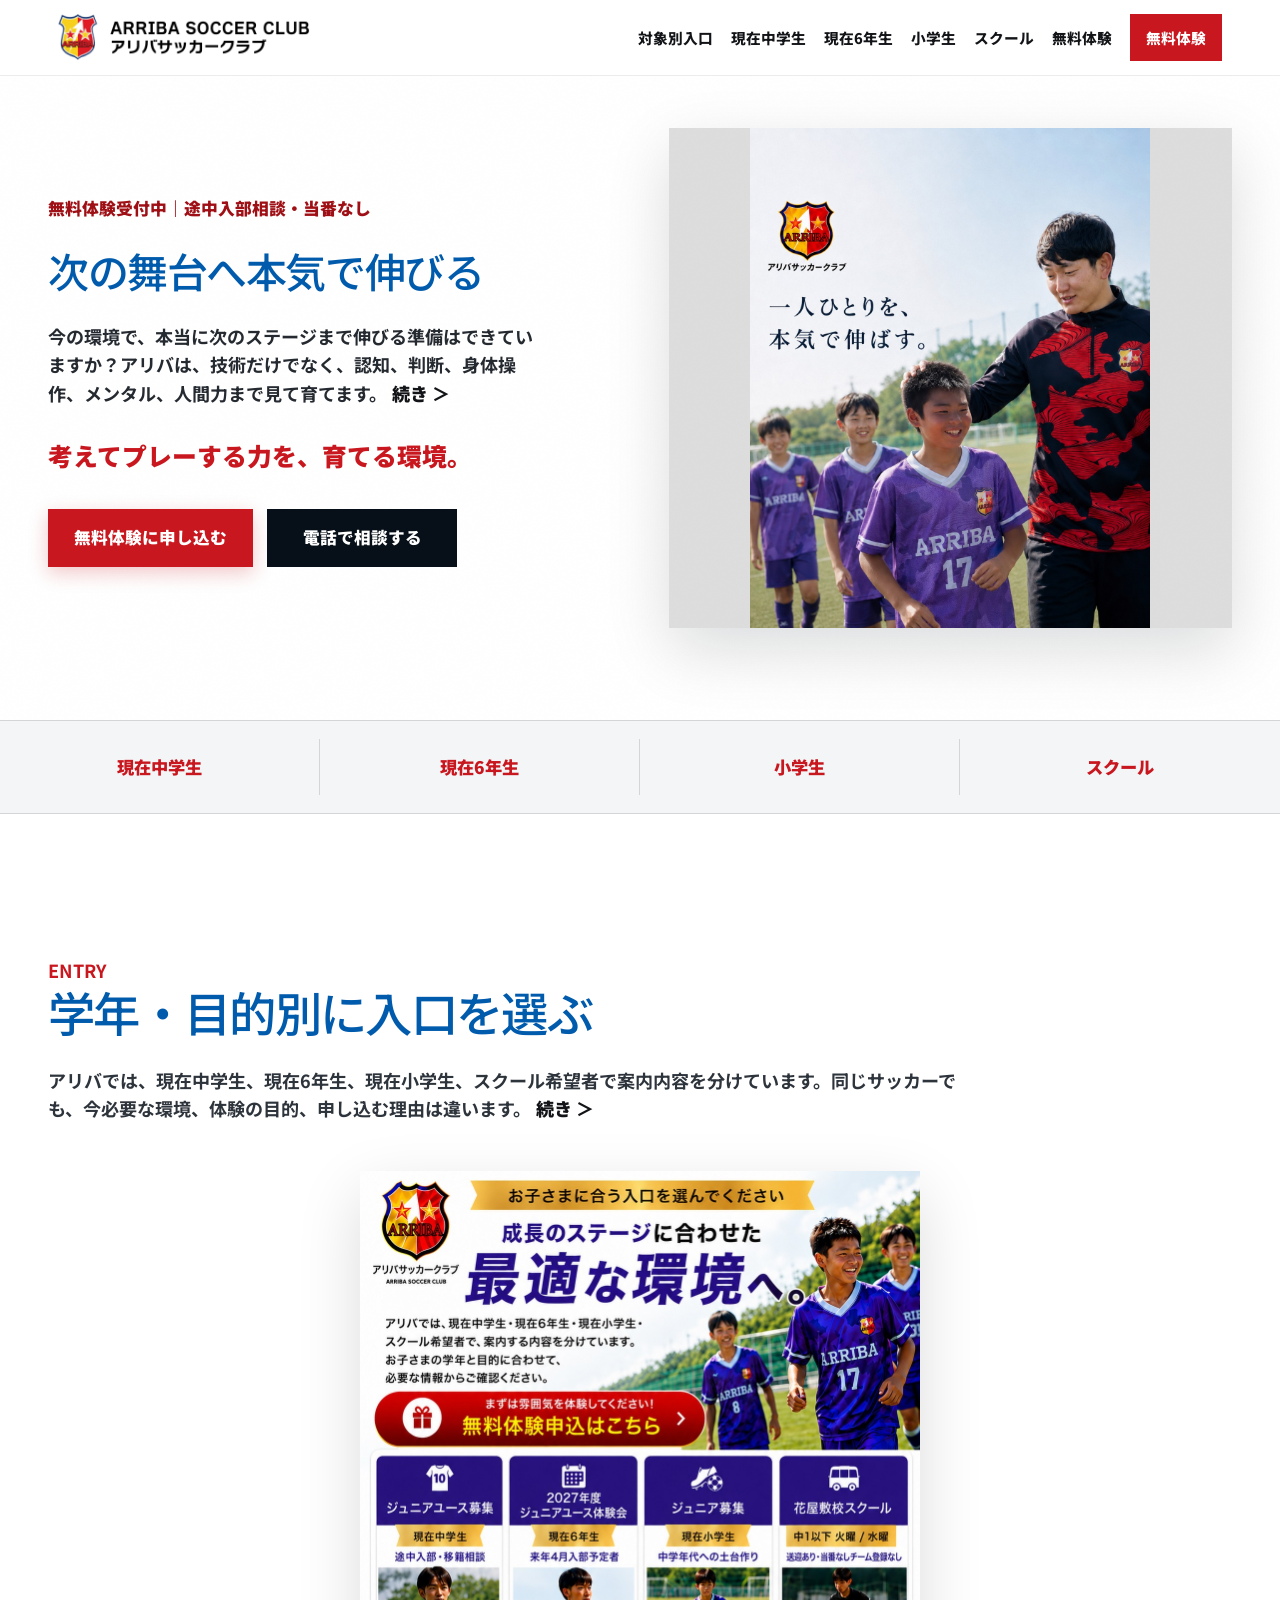
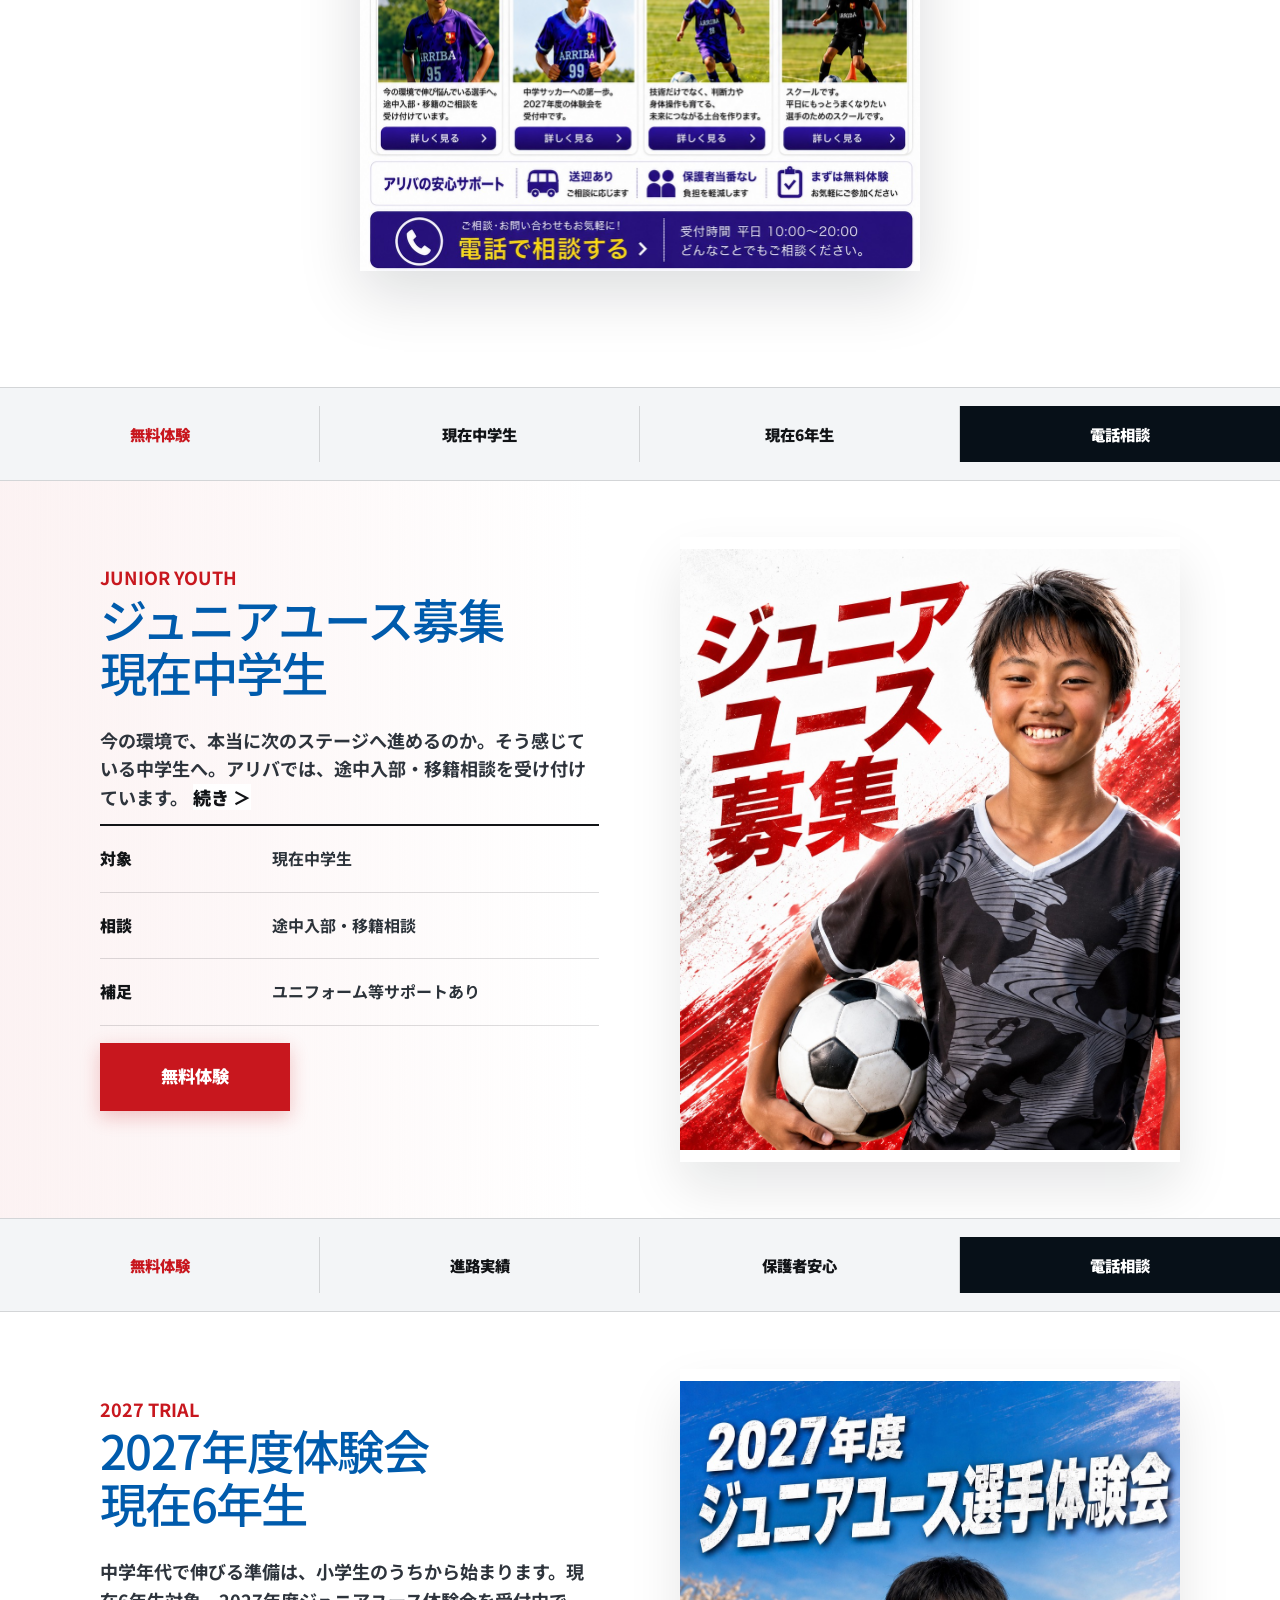
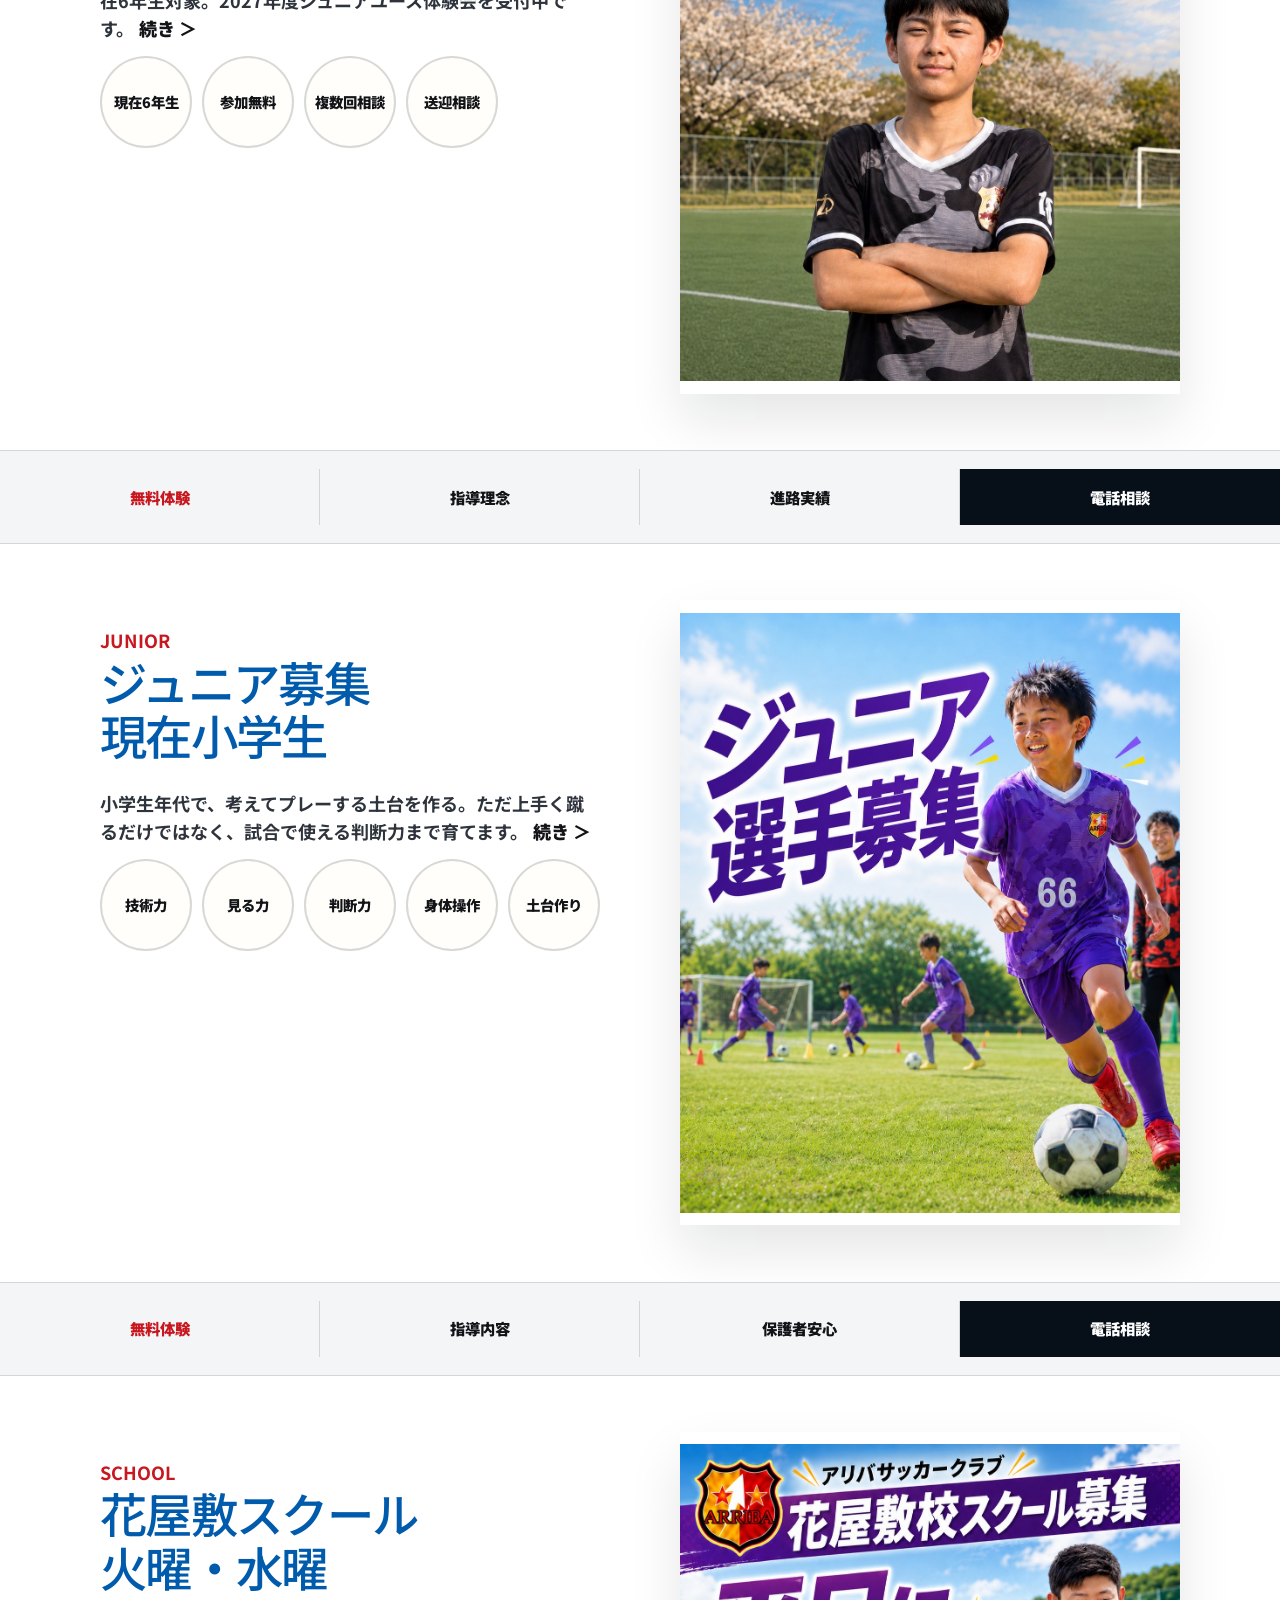
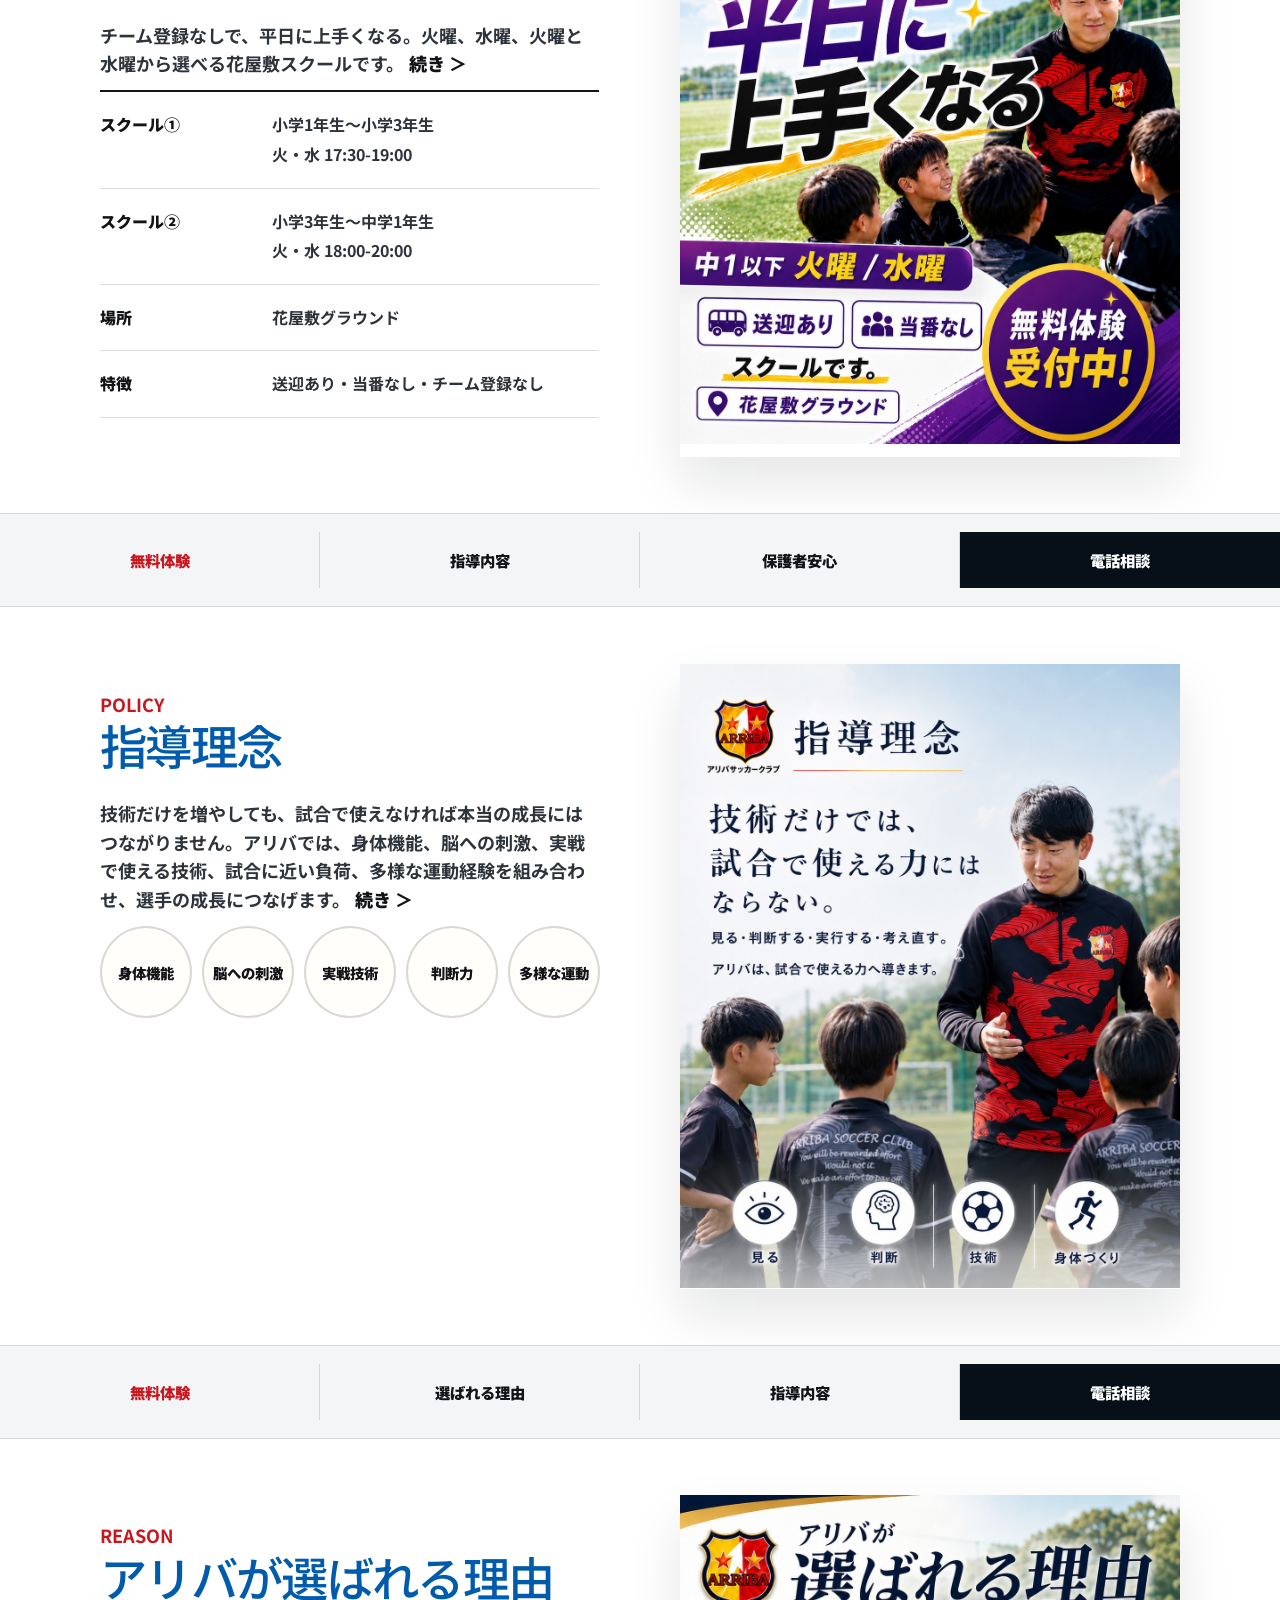
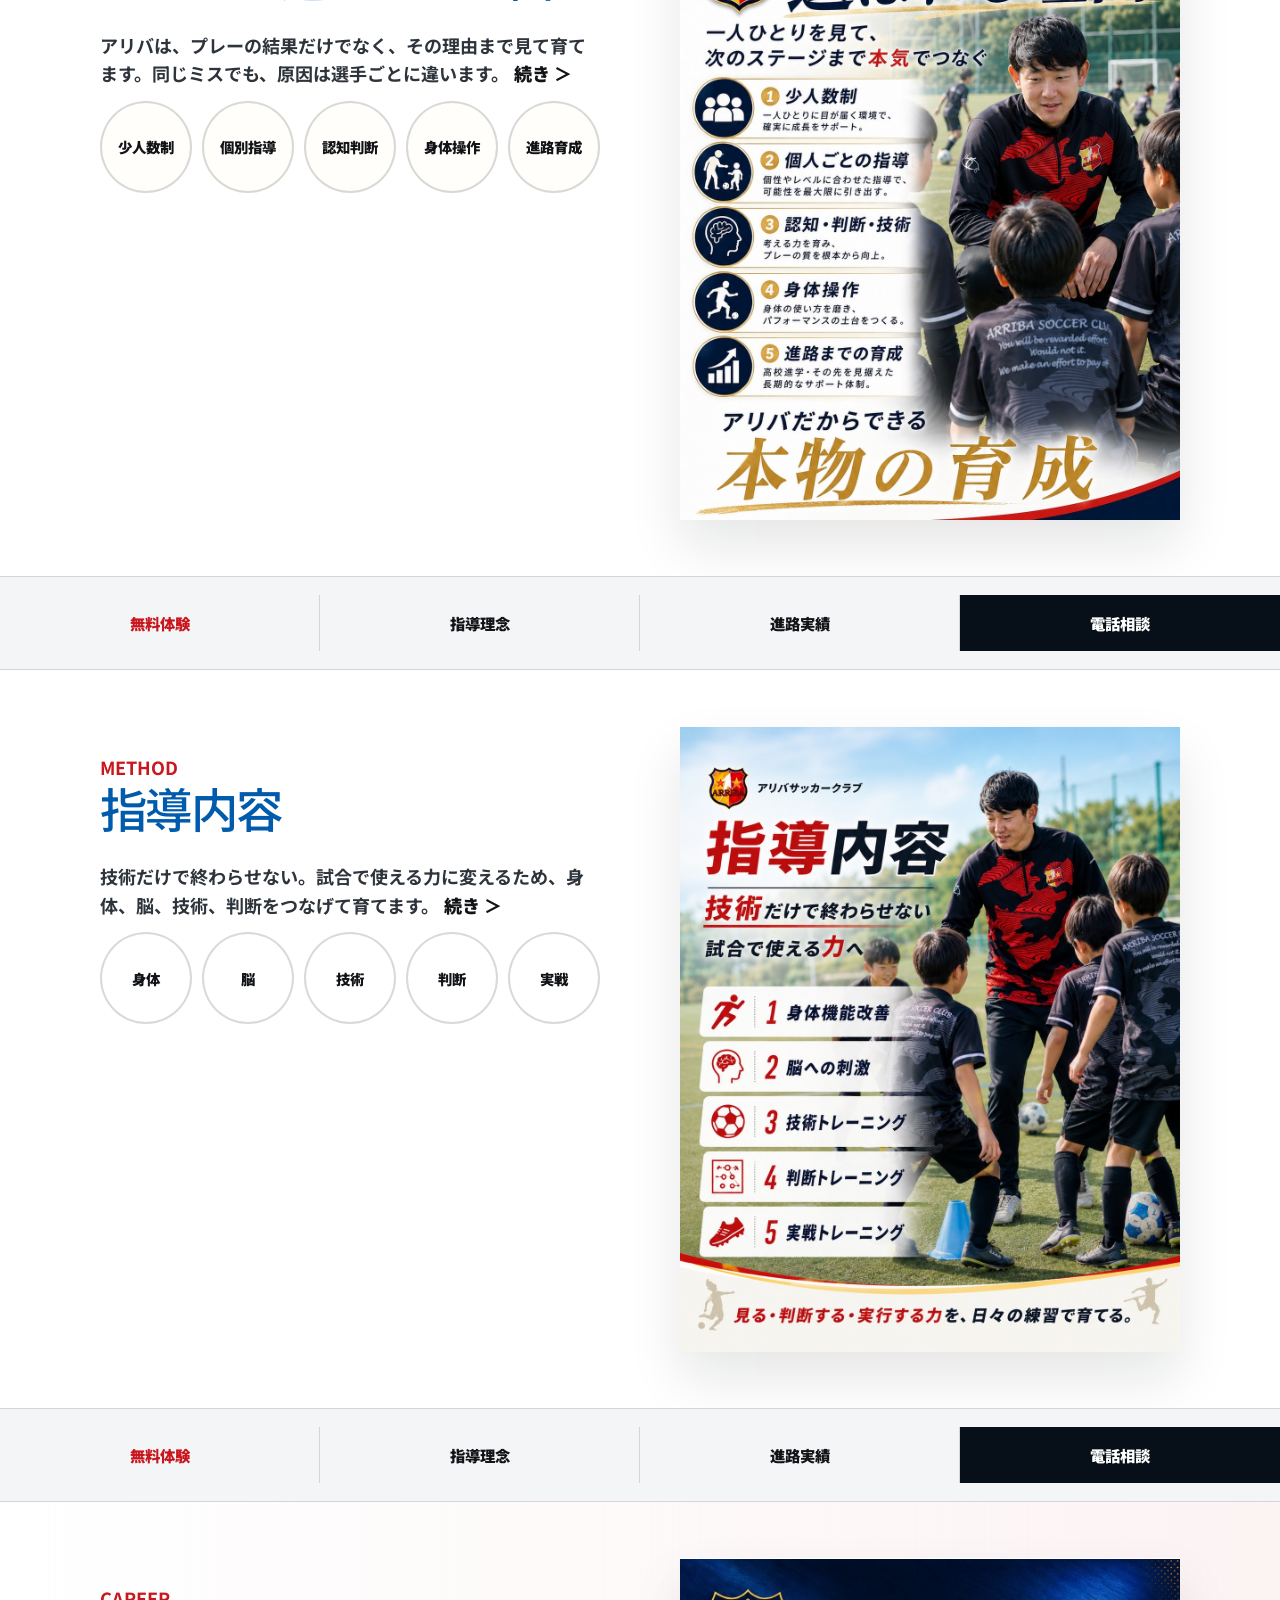
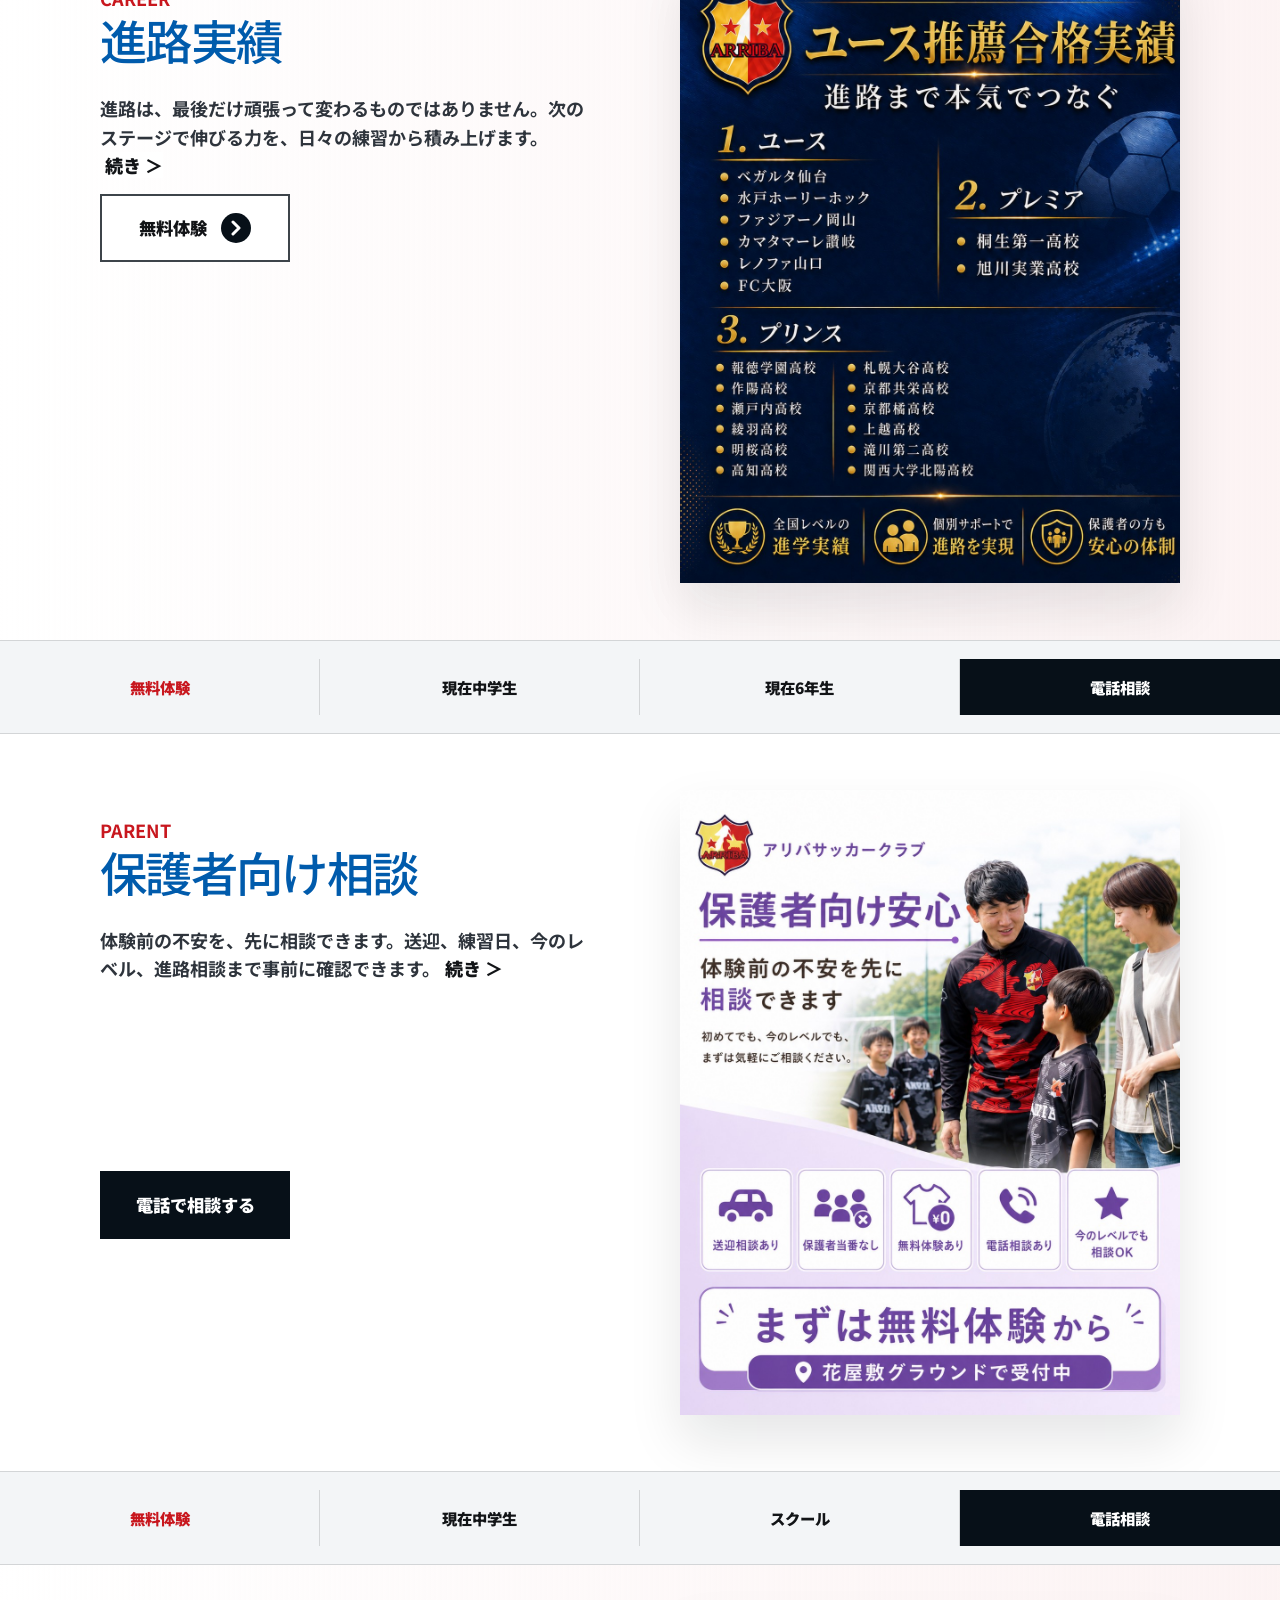
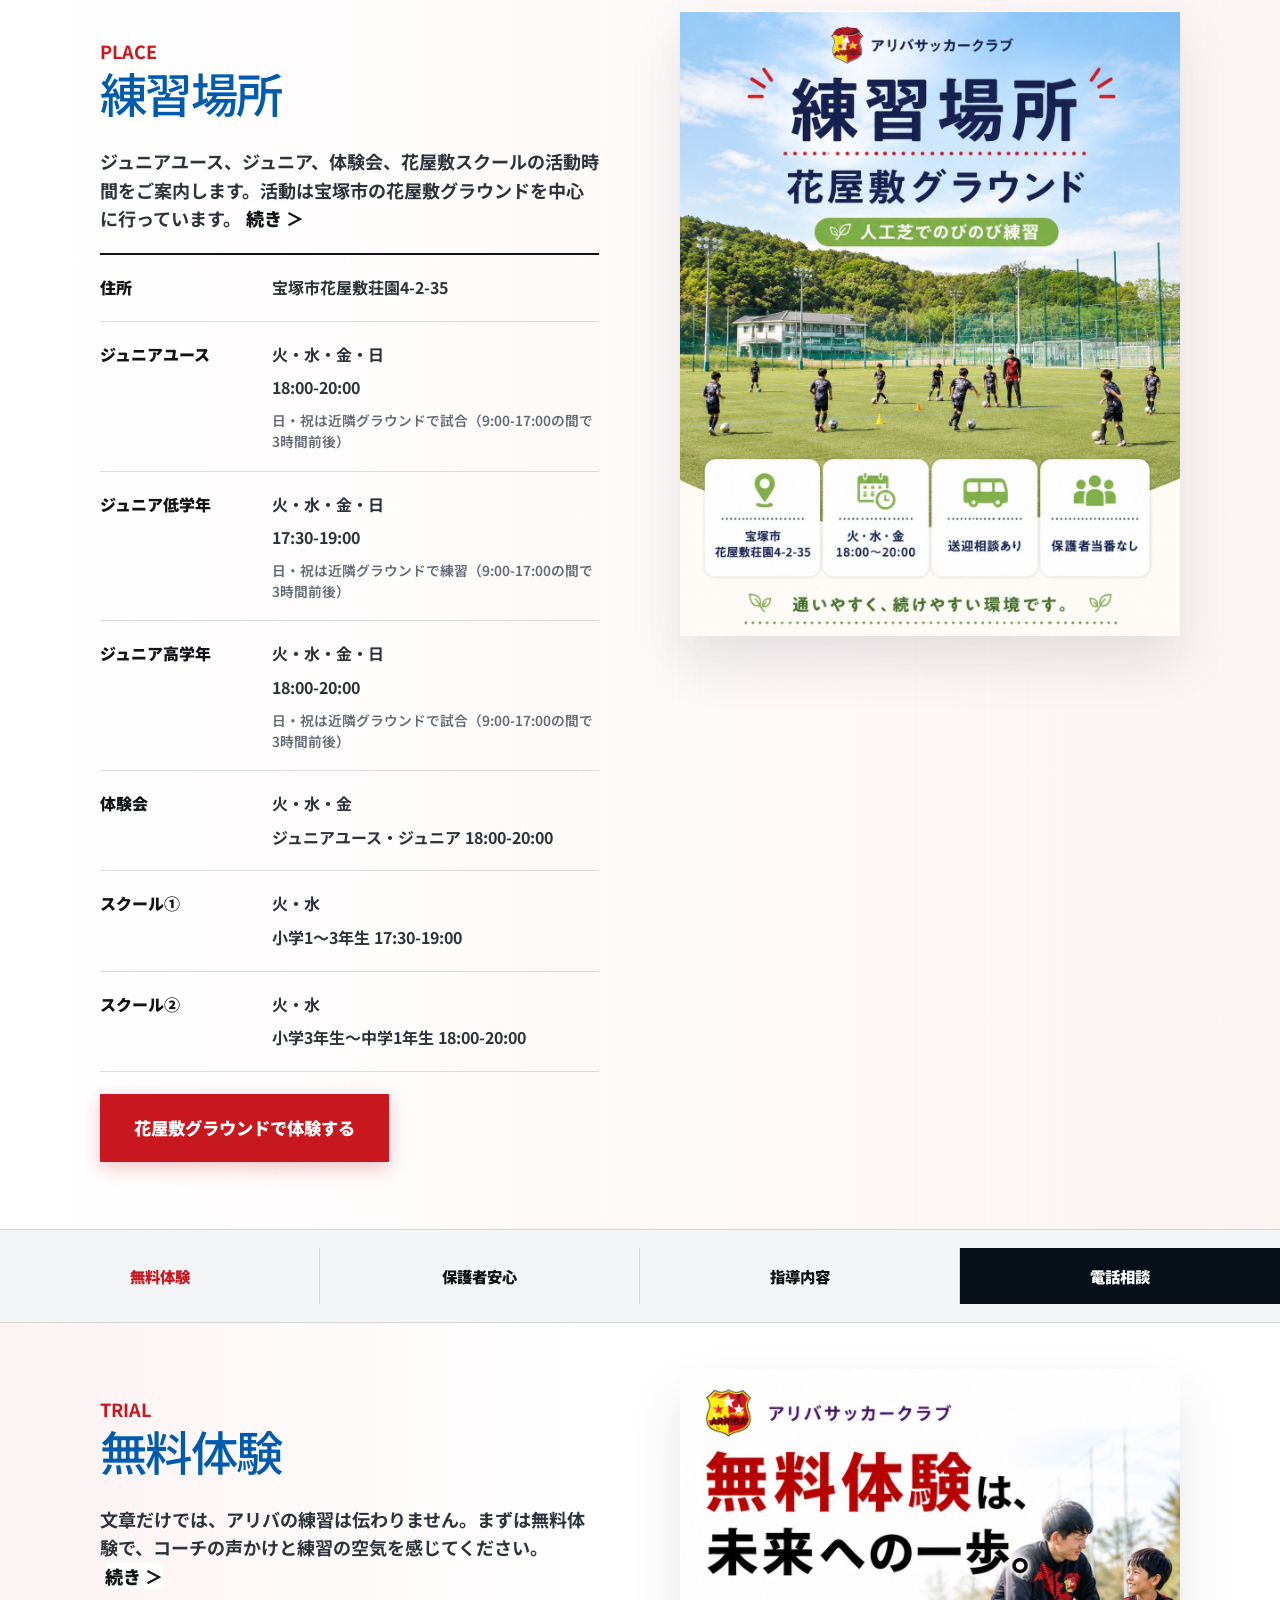
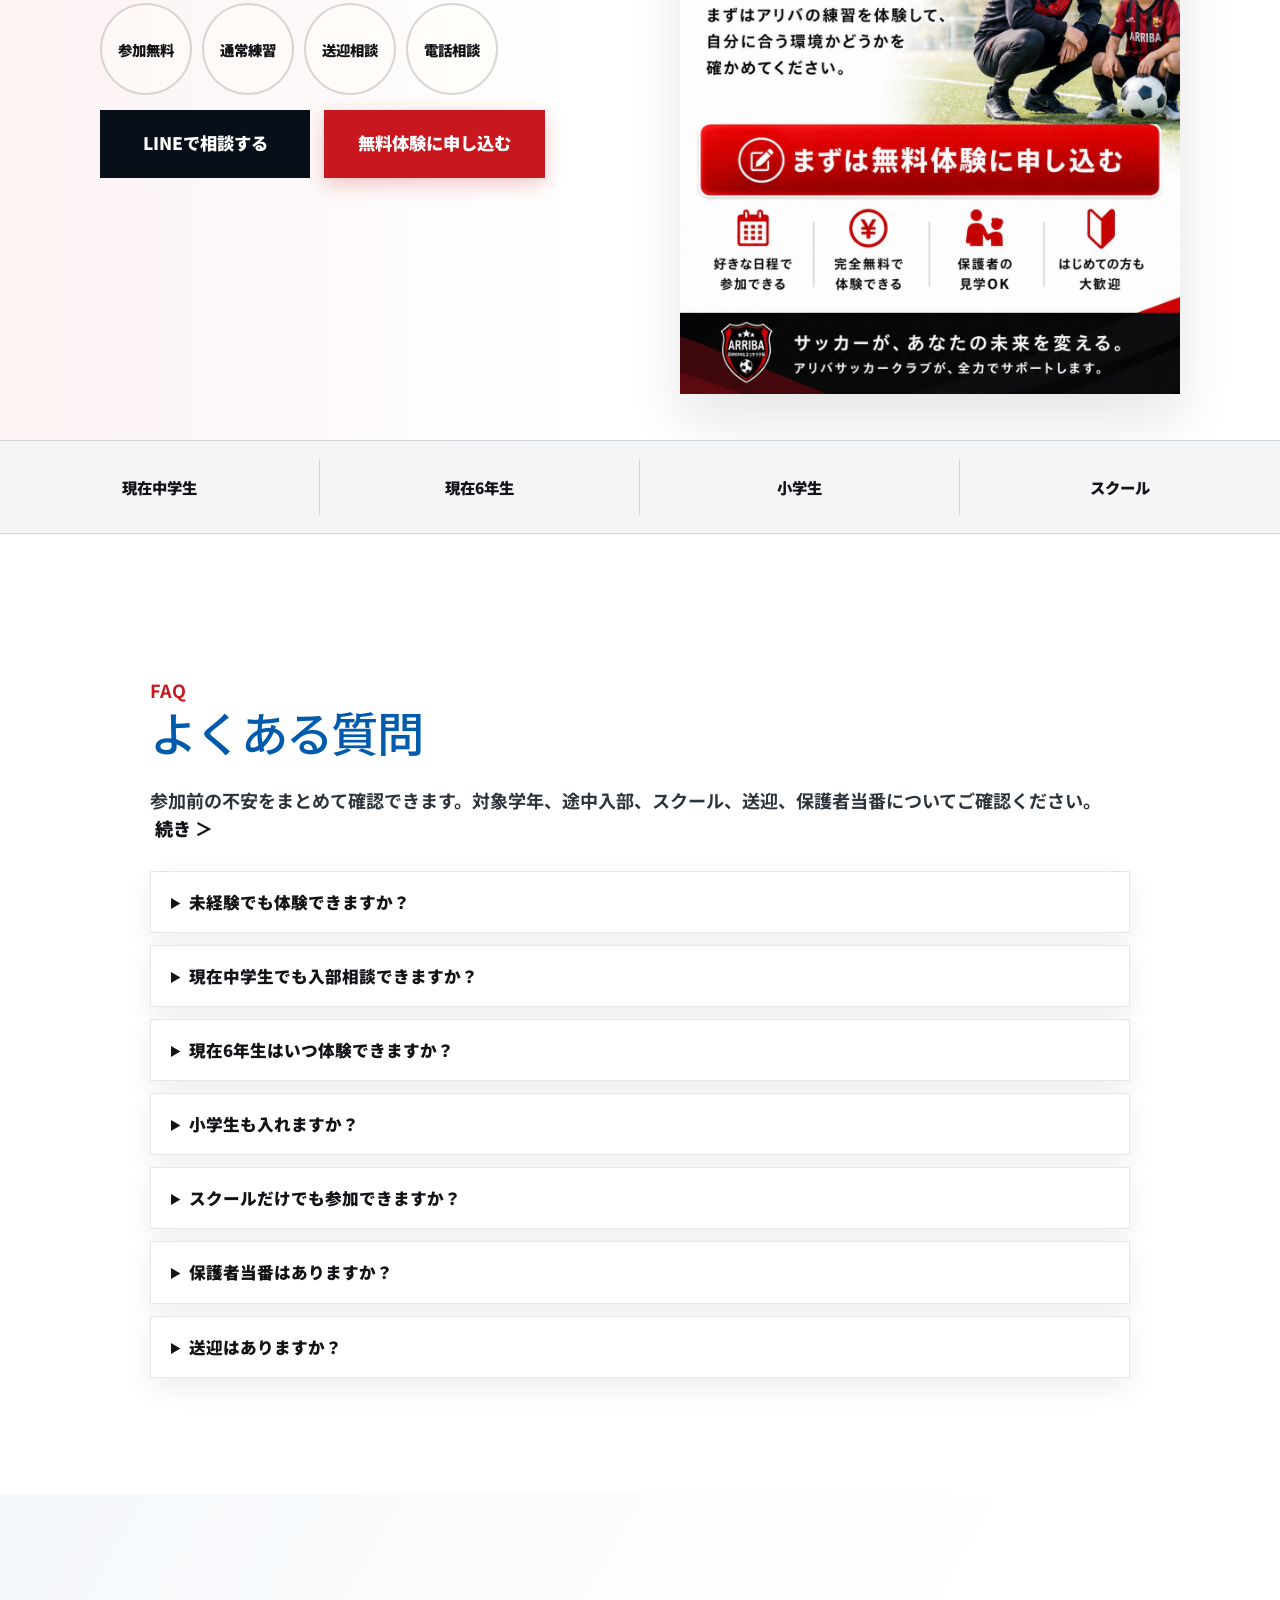
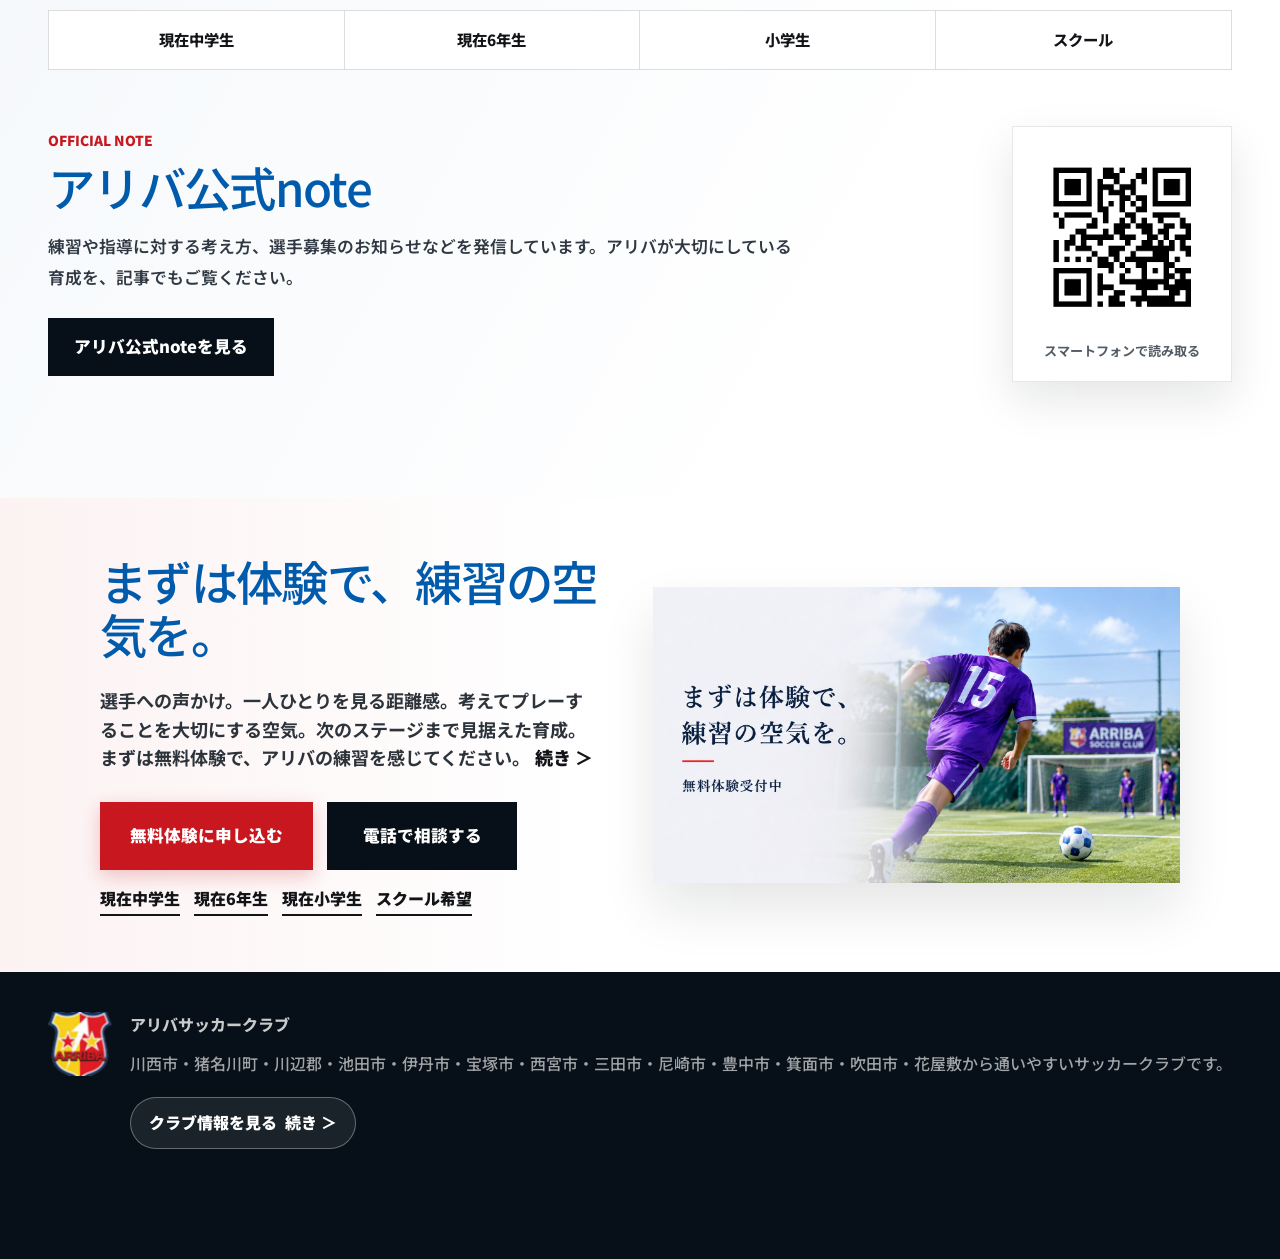
==== index.html @ 5a9696ba "Tighten note gap and final CTA title" ====
<!doctype html>
<html lang="ja">
<head>
  <meta charset="utf-8">
  <meta name="viewport" content="width=device-width, initial-scale=1, viewport-fit=cover">
  <title>アリバサッカークラブ｜無料体験・募集LP</title>
  <meta name="description" content="アリバサッカークラブの募集LP。現在中学生、現在6年生、小学生、花屋敷スクール希望者に向けて、無料体験と相談を受け付けています。">
  <meta property="og:type" content="website">
  <meta property="og:site_name" content="アリバサッカークラブ">
  <meta property="og:title" content="アリバサッカークラブ 無料体験受付中">
  <meta property="og:description" content="一人ひとりを見て、考えてプレーできる選手を育てる。次のステージまで本気でつなぐアリバサッカークラブの募集LPです。">
  <meta property="og:url" content="https://arriba.club/">
  <meta property="og:image" content="https://arriba.club/assets/img/ogp-arriba-trial-2027.jpg">
  <meta property="og:image:secure_url" content="https://arriba.club/assets/img/ogp-arriba-trial-2027.jpg">
  <meta property="og:image:type" content="image/jpeg">
  <meta property="og:image:width" content="1080">
  <meta property="og:image:height" content="1515">
  <meta name="twitter:card" content="summary_large_image">
  <meta name="twitter:title" content="アリバサッカークラブ 無料体験受付中">
  <meta name="twitter:description" content="現在中学生、現在6年生、小学生、花屋敷スクール希望者に向けて、無料体験と相談を受け付けています。">
  <meta name="twitter:image" content="https://arriba.club/assets/img/ogp-arriba-trial-2027.jpg">
  <script async src="https://www.googletagmanager.com/gtag/js?id=G-5YW0V5NV07"></script>
  <script>
    window.dataLayer = window.dataLayer || [];
    function gtag(){dataLayer.push(arguments);}
    gtag('js', new Date());
    gtag('config', 'G-5YW0V5NV07');
  </script>
  <link rel="preconnect" href="https://fonts.googleapis.com">
  <link rel="preconnect" href="https://fonts.gstatic.com" crossorigin>
  <link href="https://fonts.googleapis.com/css2?family=Noto+Sans+JP:wght@500;700;800;900&amp;display=swap" rel="stylesheet">
  <link rel="icon" type="image/png" sizes="32x32" href="./assets/img/favicon-32.png">
  <link rel="icon" type="image/png" sizes="192x192" href="./assets/img/favicon-192.png">
  <link rel="apple-touch-icon" sizes="180x180" href="./assets/img/apple-touch-icon.png">
  <link rel="stylesheet" href="./style.css?v=20260616-final-cta-one-line">
</head>
<body>
  <header class="site-header" id="top">
    <a class="brand" href="#top" aria-label="アリバサッカークラブ">
      <img src="./assets/img/logo.png" alt="ARRIBA SOCCER CLUB">
    </a>
    <a class="header-trial-cta" href="/practice_session/">無料体験</a>
    <button class="menu-toggle" type="button" aria-expanded="false" aria-controls="global-menu">
      <span></span><span></span><span></span>
    </button>
    <nav class="global-menu" id="global-menu" aria-label="サイト内メニュー">
      <a href="#entries">対象別入口</a>
      <a href="#junior-youth">現在中学生</a>
      <a href="#trial-2027">現在6年生</a>
      <a href="#junior">小学生</a>
      <a href="#school">スクール</a>
      <a href="#about">指導理念</a>
      <a href="#reason">選ばれる理由</a>
      <a href="#method">指導内容</a>
      <a href="#career">進路実績</a>
      <a href="#parent">保護者安心</a>
      <a href="#place">練習場所</a>
      <a href="#trial">無料体験</a>
      <a href="#faq">FAQ</a>
      <a class="global-cta" href="/practice_session/">無料体験</a>
    </nav>
  </header>

  <main>
    <section class="hero" id="hero">
      <div class="hero-bg" aria-hidden="true">
        <img class="is-active" src="./assets/img/arriba-2026/hero.jpg" alt="">
      </div>
      <div class="hero-content" data-animate="slideLeft">
        <p class="hero-kicker"><span>無料体験受付中</span><span>途中入部相談・当番なし</span></p>
        <h1>次の舞台へ本気で伸びる</h1>
        <p class="hero-lead modal-teaser" role="button" tabindex="0" data-modal="modal-about">今の環境で、本当に次のステージまで伸びる準備はできていますか？アリバは、技術だけでなく、認知、判断、身体操作、メンタル、人間力まで見て育てます。<span class="inline-more">続き ＞</span></p>
        <p class="hero-formula">考えてプレーする力を、育てる環境。</p>
        <div class="hero-actions">
          <a class="btn btn-primary" href="/practice_session/">無料体験に申し込む</a>
          <a class="btn btn-dark" href="tel:09095484524">電話で相談する</a>
        </div>
      </div>
    </section>

    <nav class="mini-nav hero-entry-nav" aria-label="対象別入口">
      <a href="#junior-youth">現在中学生</a>
      <a href="#trial-2027">現在6年生</a>
      <a href="#junior">小学生</a>
      <a href="#school">スクール</a>
    </nav>

    <section class="lp-section category-section" id="entries">
      <span class="bg-word bg-word-tr" aria-hidden="true">ENTRY</span>
      <div class="wide-copy" data-animate="slideLeft">
        <p class="section-kicker">ENTRY</p>
        <h2>学年・目的別に入口を選ぶ</h2>
        <p class="modal-teaser" role="button" tabindex="0" data-modal="modal-category">アリバでは、現在中学生、現在6年生、現在小学生、スクール希望者で案内内容を分けています。同じサッカーでも、今必要な環境、体験の目的、申し込む理由は違います。<span class="inline-more">続き ＞</span></p>
      </div>
      <div class="category-layout category-layout-single" data-animate="slideRight">
        <figure class="category-main">
          <img src="./assets/img/arriba-2026/entries.jpg" alt="学年・目的別に選べるアリバサッカークラブの募集入口">
        </figure>
      </div>
    </section>

    <nav class="mini-nav" aria-label="入口関連リンク">
      <a class="is-red" href="#trial">無料体験</a>
      <a href="#junior-youth">現在中学生</a>
      <a href="#trial-2027">現在6年生</a>
      <a class="is-call" href="tel:09095484524">電話相談</a>
    </nav>

    <section class="lp-section split recruit-section" id="junior-youth">
      <span class="bg-word bg-word-bl" aria-hidden="true">JY</span>
      <div class="section-copy" data-animate="slideLeft">
        <p class="section-kicker">JUNIOR YOUTH</p>
        <h2 class="recruit-title"><span>ジュニアユース募集</span><span>現在中学生</span></h2>
        <p class="modal-teaser" role="button" tabindex="0" data-modal="modal-junior-youth">今の環境で、本当に次のステージへ進めるのか。そう感じている中学生へ。アリバでは、途中入部・移籍相談を受け付けています。<span class="inline-more">続き ＞</span></p>
      </div>
      <figure class="section-photo" data-animate="slideRight">
        <img src="./assets/img/arriba-2026/block-junior-youth.jpg" alt="ジュニアユース募集 現在中学生">
      </figure>
      <dl class="recruit-list">
        <div><dt>対象</dt><dd>現在中学生</dd></div>
        <div><dt>相談</dt><dd>途中入部・移籍相談</dd></div>
        <div><dt>補足</dt><dd>ユニフォーム等サポートあり</dd></div>
      </dl>
      <div class="section-actions">
        <a class="btn btn-primary" href="/practice_session/">無料体験</a>
      </div>
    </section>

    <nav class="mini-nav" aria-label="ジュニアユース関連リンク">
      <a class="is-red" href="#trial">無料体験</a>
      <a href="#career">進路実績</a>
      <a href="#parent">保護者安心</a>
      <a class="is-call" href="tel:09095484524">電話相談</a>
    </nav>

    <section class="lp-section split" id="trial-2027">
      <span class="bg-word bg-word-tr" aria-hidden="true">2027</span>
      <div class="section-copy" data-animate="slideRight">
        <p class="section-kicker">2027 TRIAL</p>
        <h2 class="recruit-title"><span>2027年度体験会</span><span>現在6年生</span></h2>
        <p class="modal-teaser" role="button" tabindex="0" data-modal="modal-trial-2027">中学年代で伸びる準備は、小学生のうちから始まります。現在6年生対象。2027年度ジュニアユース体験会を受付中です。<span class="inline-more">続き ＞</span></p>
      </div>
      <figure class="section-photo tall" data-animate="slideLeft"><img src="./assets/img/arriba-2026/block-trial-2027.jpg" alt="2027年度ジュニアユース体験会 現在6年生"></figure>
      <ul class="circle-points" data-label="体験会の概要">
        <li>現在6年生</li>
        <li>参加無料</li>
        <li>複数回相談</li>
        <li>送迎相談</li>
      </ul>
    </section>

    <nav class="mini-nav" aria-label="2027体験会関連リンク">
      <a class="is-red" href="#trial">無料体験</a>
      <a href="#about">指導理念</a>
      <a href="#career">進路実績</a>
      <a class="is-call" href="tel:09095484524">電話相談</a>
    </nav>

    <section class="lp-section split" id="junior">
      <span class="bg-word bg-word-bl" aria-hidden="true">JUNIOR</span>
      <div class="section-copy" data-animate="slideLeft">
        <p class="section-kicker">JUNIOR</p>
        <h2 class="recruit-title"><span>ジュニア募集</span><span>現在小学生</span></h2>
        <p class="modal-teaser" role="button" tabindex="0" data-modal="modal-junior">小学生年代で、考えてプレーする土台を作る。ただ上手く蹴るだけではなく、試合で使える判断力まで育てます。<span class="inline-more">続き ＞</span></p>
      </div>
      <figure class="section-photo" data-animate="slideRight"><img src="./assets/img/arriba-2026/block-junior.jpg" alt="ジュニア募集 現在小学生"></figure>
      <ul class="circle-points" data-label="育てる力">
        <li>技術力</li>
        <li>見る力</li>
        <li>判断力</li>
        <li>身体操作</li>
        <li>土台作り</li>
      </ul>
    </section>

    <nav class="mini-nav" aria-label="ジュニア関連リンク">
      <a class="is-red" href="#trial">無料体験</a>
      <a href="#method">指導内容</a>
      <a href="#parent">保護者安心</a>
      <a class="is-call" href="tel:09095484524">電話相談</a>
    </nav>

    <section class="lp-section split" id="school">
      <span class="bg-word bg-word-tr" aria-hidden="true">SCHOOL</span>
      <div class="section-copy" data-animate="slideRight">
        <p class="section-kicker">SCHOOL</p>
        <h2 class="recruit-title"><span>花屋敷スクール</span><span>火曜・水曜</span></h2>
        <p class="modal-teaser" role="button" tabindex="0" data-modal="modal-school">チーム登録なしで、平日に上手くなる。火曜、水曜、火曜と水曜から選べる花屋敷スクールです。<span class="inline-more">続き ＞</span></p>
      </div>
      <figure class="section-photo tall" data-animate="slideLeft"><img src="./assets/img/arriba-2026/block-school.jpg" alt="花屋敷スクール募集"></figure>
      <dl class="recruit-list">
        <div><dt>スクール①</dt><dd>小学1年生〜小学3年生<br>火・水 17:30-19:00</dd></div>
        <div><dt>スクール②</dt><dd>小学3年生〜中学1年生<br>火・水 18:00-20:00</dd></div>
        <div><dt>場所</dt><dd>花屋敷グラウンド</dd></div>
        <div><dt>特徴</dt><dd>送迎あり・当番なし・チーム登録なし</dd></div>
      </dl>
    </section>

    <nav class="mini-nav" aria-label="スクール関連リンク">
      <a class="is-red" href="#trial">無料体験</a>
      <a href="#method">指導内容</a>
      <a href="#parent">保護者安心</a>
      <a class="is-call" href="tel:09095484524">電話相談</a>
    </nav>

    <section class="lp-section split" id="about">
      <span class="bg-word bg-word-tr" aria-hidden="true">POLICY</span>
      <div class="section-copy" data-animate="slideLeft">
        <p class="section-kicker">POLICY</p>
        <h2>指導理念</h2>
        <p class="modal-teaser" role="button" tabindex="0" data-modal="modal-philosophy">技術だけを増やしても、試合で使えなければ本当の成長にはつながりません。アリバでは、身体機能、脳への刺激、実戦で使える技術、試合に近い負荷、多様な運動経験を組み合わせ、選手の成長につなげます。<span class="inline-more">続き ＞</span></p>
      </div>
      <figure class="section-photo" data-animate="slideRight">
        <img src="./assets/img/arriba-2026/policy.jpg" alt="アリバサッカークラブの指導理念">
      </figure>
      <ul class="circle-points" data-label="指導の5本柱">
        <li>身体機能</li>
        <li>脳への刺激</li>
        <li>実戦技術</li>
        <li>判断力</li>
        <li>多様な運動</li>
      </ul>
    </section>

    <nav class="mini-nav" aria-label="指導理念関連リンク">
      <a class="is-red" href="#trial">無料体験</a>
      <a href="#reason">選ばれる理由</a>
      <a href="#method">指導内容</a>
      <a class="is-call" href="tel:09095484524">電話相談</a>
    </nav>

    <section class="lp-section split" id="reason">
      <span class="bg-word bg-word-bl" aria-hidden="true">REASON</span>
      <div class="section-copy" data-animate="slideRight">
        <p class="section-kicker">REASON</p>
        <h2 class="message-title"><span>アリバが</span><span>選ばれる理由</span></h2>
        <p class="modal-teaser" role="button" tabindex="0" data-modal="modal-reason">アリバは、プレーの結果だけでなく、その理由まで見て育てます。同じミスでも、原因は選手ごとに違います。<span class="inline-more">続き ＞</span></p>
      </div>
      <figure class="section-photo tall" data-animate="slideLeft">
        <img src="./assets/img/arriba-2026/reason.jpg" alt="アリバが選ばれる理由">
      </figure>
      <ul class="circle-points" data-label="アリバの特徴">
        <li>少人数制</li>
        <li>個別指導</li>
        <li>認知判断</li>
        <li>身体操作</li>
        <li>進路育成</li>
      </ul>
    </section>

    <nav class="mini-nav" aria-label="理由関連リンク">
      <a class="is-red" href="#trial">無料体験</a>
      <a href="#about">指導理念</a>
      <a href="#career">進路実績</a>
      <a class="is-call" href="tel:09095484524">電話相談</a>
    </nav>

    <section class="lp-section split" id="method">
      <span class="bg-word bg-word-bl" aria-hidden="true">METHOD</span>
      <div class="section-copy" data-animate="slideLeft">
        <p class="section-kicker">METHOD</p>
        <h2>指導内容</h2>
        <p class="modal-teaser" role="button" tabindex="0" data-modal="modal-method">技術だけで終わらせない。試合で使える力に変えるため、身体、脳、技術、判断をつなげて育てます。<span class="inline-more">続き ＞</span></p>
      </div>
      <figure class="section-photo" data-animate="slideRight"><img src="./assets/img/arriba-2026/method.jpg" alt="アリバサッカークラブの指導内容"></figure>
      <ul class="circle-points circle-points-dark" data-label="指導の5要素">
        <li>身体</li>
        <li>脳</li>
        <li>技術</li>
        <li>判断</li>
        <li>実戦</li>
      </ul>
    </section>

    <nav class="mini-nav" aria-label="指導内容関連リンク">
      <a class="is-red" href="#trial">無料体験</a>
      <a href="#about">指導理念</a>
      <a href="#career">進路実績</a>
      <a class="is-call" href="tel:09095484524">電話相談</a>
    </nav>


    <section class="lp-section career-section" id="career">
      <span class="bg-word bg-word-tr" aria-hidden="true">CAREER</span>
      <div class="career-copy" data-animate="slideLeft">
        <p class="section-kicker">CAREER</p>
        <h2>進路実績</h2>
        <p class="modal-teaser" role="button" tabindex="0" data-modal="modal-career">進路は、最後だけ頑張って変わるものではありません。次のステージで伸びる力を、日々の練習から積み上げます。<span class="inline-more">続き ＞</span></p>
      </div>
      <figure class="career-photo" data-animate="slideRight"><img src="./assets/img/arriba-2026/career.jpg" alt="過去8年間の合格実績"></figure>
      <div class="section-actions">
        <a class="btn btn-secondary" href="/practice_session/">無料体験</a>
      </div>
    </section>

    <nav class="mini-nav" aria-label="進路実績関連リンク">
      <a class="is-red" href="#trial">無料体験</a>
      <a href="#junior-youth">現在中学生</a>
      <a href="#trial-2027">現在6年生</a>
      <a class="is-call" href="tel:09095484524">電話相談</a>
    </nav>

    <section class="lp-section split" id="parent">
      <span class="bg-word bg-word-tr" aria-hidden="true">PARENT</span>
      <div class="section-copy" data-animate="slideRight">
        <p class="section-kicker">PARENT</p>
        <h2><span>保護者向け</span><span>相談</span></h2>
        <p class="modal-teaser" role="button" tabindex="0" data-modal="modal-parent">体験前の不安を、先に相談できます。送迎、練習日、今のレベル、進路相談まで事前に確認できます。<span class="inline-more">続き ＞</span></p>
      </div>
      <figure class="section-photo tall" data-animate="slideLeft"><img src="./assets/img/arriba-2026/parent-support.jpg" alt="保護者向け安心"></figure>
      <div class="section-actions">
        <a class="btn btn-dark" href="tel:09095484524">電話で相談する</a>
      </div>
    </section>

    <nav class="mini-nav" aria-label="保護者安心関連リンク">
      <a class="is-red" href="#trial">無料体験</a>
      <a href="#junior-youth">現在中学生</a>
      <a href="#school">スクール</a>
      <a class="is-call" href="tel:09095484524">電話相談</a>
    </nav>

    <section class="lp-section place-section" id="place">
      <span class="bg-word bg-word-tr" aria-hidden="true">PLACE</span>
      <div class="place-copy" data-animate="slideLeft">
        <p class="section-kicker">PLACE</p>
        <h2>練習場所</h2>
        <p class="modal-teaser" role="button" tabindex="0" data-modal="modal-place">ジュニアユース、ジュニア、体験会、花屋敷スクールの活動時間をご案内します。活動は宝塚市の花屋敷グラウンドを中心に行っています。<span class="inline-more">続き ＞</span></p>
      </div>
      <figure class="place-photo" data-animate="slideRight"><img src="./assets/img/arriba-2026/place.jpg" alt="花屋敷グラウンド"></figure>
      <dl class="place-list">
        <div><dt>住所</dt><dd>宝塚市花屋敷荘園4-2-35</dd></div>
        <div>
          <dt>ジュニアユース</dt>
          <dd>
            <strong>火・水・金・日</strong>
            <span>18:00-20:00</span>
            <small>日・祝は近隣グラウンドで試合（9:00-17:00の間で3時間前後）</small>
          </dd>
        </div>
        <div>
          <dt>ジュニア低学年</dt>
          <dd>
            <strong>火・水・金・日</strong>
            <span>17:30-19:00</span>
            <small>日・祝は近隣グラウンドで練習（9:00-17:00の間で3時間前後）</small>
          </dd>
        </div>
        <div>
          <dt>ジュニア高学年</dt>
          <dd>
            <strong>火・水・金・日</strong>
            <span>18:00-20:00</span>
            <small>日・祝は近隣グラウンドで試合（9:00-17:00の間で3時間前後）</small>
          </dd>
        </div>
        <div><dt>体験会</dt><dd><strong>火・水・金</strong><span>ジュニアユース・ジュニア 18:00-20:00</span></dd></div>
        <div><dt>スクール①</dt><dd><strong>火・水</strong><span>小学1〜3年生 17:30-19:00</span></dd></div>
        <div><dt>スクール②</dt><dd><strong>火・水</strong><span>小学3年生〜中学1年生 18:00-20:00</span></dd></div>
      </dl>
      <div class="place-actions" data-animate="slideRight">
        <a class="btn btn-primary" href="/practice_session/">花屋敷グラウンドで体験する</a>
      </div>
    </section>

    <nav class="mini-nav" aria-label="練習場所関連リンク">
      <a class="is-red" href="#trial">無料体験</a>
      <a href="#parent">保護者安心</a>
      <a href="#method">指導内容</a>
      <a class="is-call" href="tel:09095484524">電話相談</a>
    </nav>

    <section class="lp-section split trial-section" id="trial">
      <span class="bg-word bg-word-bl" aria-hidden="true">TRIAL</span>
      <div class="section-copy" data-animate="slideLeft">
        <p class="section-kicker">TRIAL</p>
        <h2>無料体験</h2>
        <p class="modal-teaser" role="button" tabindex="0" data-modal="modal-trial">文章だけでは、アリバの練習は伝わりません。まずは無料体験で、コーチの声かけと練習の空気を感じてください。<span class="inline-more">続き ＞</span></p>
      </div>
      <figure class="section-photo" data-animate="slideRight"><img src="./assets/img/arriba-2026/trial.jpg" alt="無料体験"></figure>
      <ul class="circle-points" data-label="体験・相談">
        <li>参加無料</li>
        <li>通常練習</li>
        <li>送迎相談</li>
        <li>電話相談</li>
      </ul>
      <div class="section-actions">
        <a class="btn btn-dark" href="https://lin.ee/8yWT6iB">LINEで相談する</a>
        <a class="btn btn-primary" href="/practice_session/">無料体験に申し込む</a>
      </div>
    </section>

    <nav class="mini-nav" aria-label="体験関連リンク">
      <a href="#junior-youth">現在中学生</a>
      <a href="#trial-2027">現在6年生</a>
      <a href="#junior">小学生</a>
      <a href="#school">スクール</a>
    </nav>

    <section class="lp-section faq-section" id="faq">
      <span class="bg-word bg-word-tr" aria-hidden="true">FAQ</span>
      <div class="wide-copy" data-animate="slideLeft">
        <p class="section-kicker">FAQ</p>
        <h2>よくある質問</h2>
        <p class="modal-teaser" role="button" tabindex="0" data-modal="modal-faq">参加前の不安をまとめて確認できます。対象学年、途中入部、スクール、送迎、保護者当番についてご確認ください。<span class="inline-more">続き ＞</span></p>
        <div class="faq-list">
          <details class="faq-item"><summary>未経験でも体験できますか？</summary><p>はい。今の上手い・下手だけで判断せず、サッカーが好きで成長したい気持ちを大切にしています。</p></details>
          <details class="faq-item"><summary>現在中学生でも入部相談できますか？</summary><p>はい。途中入部・移籍相談を受け付けています。</p></details>
          <details class="faq-item"><summary>現在6年生はいつ体験できますか？</summary><p>2027年度ジュニアユース体験会として受付しています。</p></details>
          <details class="faq-item"><summary>小学生も入れますか？</summary><p>はい。現在小学生向けにジュニア募集があります。</p></details>
          <details class="faq-item"><summary>スクールだけでも参加できますか？</summary><p>はい。花屋敷スクールはチーム登録なしで参加できます。</p></details>
          <details class="faq-item"><summary>保護者当番はありますか？</summary><p>ありません。保護者当番なしで参加できます。</p></details>
          <details class="faq-item"><summary>送迎はありますか？</summary><p>送迎相談が可能です。詳しくは体験前にご相談ください。</p></details>
        </div>
      </div>
    </section>

    <section class="lp-section note-section" id="official-note">
      <nav class="note-entry-links" aria-label="対象別募集案内">
        <a href="#junior-youth">現在中学生</a>
        <a href="#trial-2027">現在6年生</a>
        <a href="#junior">小学生</a>
        <a href="#school">スクール</a>
      </nav>
      <div class="note-copy" data-animate="slideLeft">
        <p class="section-kicker">OFFICIAL NOTE</p>
        <h2>アリバ公式note</h2>
        <p>練習や指導に対する考え方、選手募集のお知らせなどを発信しています。アリバが大切にしている育成を、記事でもご覧ください。</p>
        <a class="btn btn-dark" href="https://note.com/arriba" target="_blank" rel="noopener noreferrer">アリバ公式noteを見る</a>
      </div>
      <a class="note-qr" href="https://note.com/arriba" target="_blank" rel="noopener noreferrer" aria-label="アリバ公式noteを開く">
        <img src="./assets/img/arriba-note-qr.png" alt="アリバ公式noteのQRコード">
        <span>スマートフォンで読み取る</span>
      </a>
    </section>

    <section class="final-section" id="final">
      <img src="./assets/img/arriba-2026/coaches.jpg" alt="" class="final-bg" aria-hidden="true">
      <div class="final-inner" data-animate="slideLeft">
        <h2>まずは体験で、練習の空気を。</h2>
        <p class="modal-teaser" role="button" tabindex="0" data-modal="modal-final-cta">選手への声かけ。一人ひとりを見る距離感。考えてプレーすることを大切にする空気。次のステージまで見据えた育成。まずは無料体験で、アリバの練習を感じてください。<span class="inline-more inline-more-light">続き ＞</span></p>
        <div class="final-actions">
          <a class="btn btn-primary" href="/practice_session/">無料体験に申し込む</a>
          <a class="btn btn-dark" href="tel:09095484524">電話で相談する</a>
          <a class="text-link" href="#junior-youth">現在中学生</a>
          <a class="text-link" href="#trial-2027">現在6年生</a>
          <a class="text-link" href="#junior">現在小学生</a>
          <a class="text-link" href="#school">スクール希望</a>
        </div>
      </div>
    </section>
  </main>

  <footer class="site-footer">
    <img src="./assets/img/crest.png" alt="">
    <p>アリバサッカークラブ</p>
    <p>川西市・猪名川町・川辺郡・池田市・伊丹市・宝塚市・西宮市・三田市・尼崎市・豊中市・箕面市・吹田市・花屋敷から通いやすいサッカークラブです。</p>
    <button class="footer-info-button" type="button" data-modal="modal-club-info">クラブ情報を見る <span>続き ＞</span></button>
  </footer>

  <div class="mobile-fixed">
    <a href="tel:09095484524">電話相談</a>
    <a href="/practice_session/">無料体験</a>
  </div>

  <div class="modal" id="modal-about" role="dialog" aria-modal="true" aria-labelledby="modal-about-title">
    <div class="modal-panel">
      <button class="modal-back modal-close" type="button" aria-label="閉じる">&times;</button>
      <img class="modal-wide" src="./assets/img/arriba-2026/modal-hero.jpg" alt="アリバサッカークラブ">
      <div class="modal-body">
        <h2 id="modal-about-title">アリバサッカークラブ</h2>
        <p>アリバは、一人ひとりを見て、考えてプレーできる選手を育てる。そして、次のステージまで本気でつなぐクラブです。</p>
        <p>ただ練習するだけでは終わらせません。ただ技術を増やすだけでは終わらせません。ただ試合に勝つだけで終わらせません。</p>
        <p>なぜ見えなかったのか。なぜ判断が遅れたのか。なぜ技術が試合で出なかったのか。なぜ身体が間に合わなかったのか。そこまで見て、選手一人ひとりに必要な声かけをします。</p>
        <div class="modal-related"><h3>関連してよく見られる内容</h3><div class="modal-related-buttons"><a href="#about">指導理念</a><a href="#method">指導内容</a><a href="#career">進路実績</a><a href="#trial">無料体験</a></div></div>
        <div class="modal-footer-actions">
          <a class="btn btn-primary" href="/practice_session/">体験申込</a>
          <button class="modal-bottom modal-close" type="button">閉じる</button>
        </div>
      </div>
    </div>
    <button class="modal-floating-close modal-close" type="button">閉じる</button>
  </div>

  <div class="modal" id="modal-category" role="dialog" aria-modal="true" aria-labelledby="modal-category-title">
    <div class="modal-panel">
      <button class="modal-back modal-close" type="button" aria-label="閉じる">&times;</button>
      <img class="modal-wide" src="./assets/img/arriba-2026/modal-entry.jpg" alt="対象別入口">
      <div class="modal-body">
        <h2 id="modal-category-title">対象別の入口</h2>
        <p>アリバでは、現在中学生、現在6年生、現在小学生、スクール希望者で案内内容を分けています。</p>
        <p>同じサッカーでも、今必要な環境、体験の目的、申し込む理由は違います。お子さまに合う入口からご確認ください。</p>
        <div class="modal-related"><h3>関連してよく見られる内容</h3><div class="modal-related-buttons"><a href="#junior-youth">現在中学生</a><a href="#trial-2027">現在6年生</a><a href="#junior">小学生</a><a href="#school">スクール</a></div></div>
        <div class="modal-footer-actions">
          <a class="btn btn-primary" href="/practice_session/">体験申込</a>
          <button class="modal-bottom modal-close" type="button">閉じる</button>
        </div>
      </div>
    </div>
    <button class="modal-floating-close modal-close" type="button">閉じる</button>
  </div>

  <div class="modal" id="modal-philosophy" role="dialog" aria-modal="true" aria-labelledby="modal-philosophy-title">
    <div class="modal-panel">
      <button class="modal-back modal-close" type="button" aria-label="閉じる">&times;</button>
      <img class="modal-wide" src="./assets/img/arriba-2026/modal-philosophy.jpg" alt="指導理念">
      <div class="modal-body">
        <h2 id="modal-philosophy-title">指導理念</h2>
        <p>技術だけを増やしても、試合で使えなければ本当の成長にはつながりません。</p>
        <p>アリバでは、身体機能、脳への刺激、実戦で使える技術、試合に近い負荷、多様な運動経験を組み合わせ、選手の成長につなげます。</p>
        <p>試合の中で、見て、判断して、選んで、実行できる選手を育てることが目的です。</p>
        <div class="modal-related"><h3>関連してよく見られる内容</h3><div class="modal-related-buttons"><a href="#method">指導内容</a><a href="#reason">選ばれる理由</a><a href="#career">進路実績</a><a href="#trial">無料体験</a></div></div>
        <div class="modal-footer-actions">
          <a class="btn btn-primary" href="/practice_session/">体験申込</a>
          <button class="modal-bottom modal-close" type="button">閉じる</button>
        </div>
      </div>
    </div>
    <button class="modal-floating-close modal-close" type="button">閉じる</button>
  </div>

  <div class="modal" id="modal-reason" role="dialog" aria-modal="true" aria-labelledby="modal-reason-title">
    <div class="modal-panel">
      <button class="modal-back modal-close" type="button" aria-label="閉じる">&times;</button>
      <img class="modal-wide" src="./assets/img/arriba-2026/modal-reason.jpg" alt="アリバが選ばれる理由">
      <div class="modal-body">
        <h2 id="modal-reason-title">アリバが選ばれる理由</h2>
        <p>アリバは、プレーの結果だけでなく、その理由まで見て育てます。同じミスでも、原因は選手ごとに違います。</p>
        <p>技術なのか。判断なのか。準備なのか。身体操作なのか。メンタルなのか。そこを分けて見て、次に何を意識するべきかまで伝えます。</p>
        <p>少人数制にこだわる理由は、一人ひとりの判断の癖、身体の使い方、プレーの選び方まで見落としにくくするためです。</p>
        <div class="modal-related"><h3>関連してよく見られる内容</h3><div class="modal-related-buttons"><a href="#about">指導理念</a><a href="#method">指導内容</a><a href="#career">進路実績</a><a href="#trial">無料体験</a></div></div>
        <div class="modal-footer-actions">
          <a class="btn btn-primary" href="/practice_session/">体験申込</a>
          <button class="modal-bottom modal-close" type="button">閉じる</button>
        </div>
      </div>
    </div>
    <button class="modal-floating-close modal-close" type="button">閉じる</button>
  </div>

  <div class="modal" id="modal-method" role="dialog" aria-modal="true" aria-labelledby="modal-method-title">
    <div class="modal-panel">
      <button class="modal-back modal-close" type="button" aria-label="閉じる">&times;</button>
      <img class="modal-wide" src="./assets/img/arriba-2026/modal-method.jpg" alt="指導内容">
      <div class="modal-body">
        <h2 id="modal-method-title">指導内容</h2>
        <p>技術だけで終わらせない。試合で使える力に変えるため、身体、脳、技術、判断をつなげて育てます。</p>
        <div class="modal-detail-grid">
          <div class="modal-detail-card"><h3>身体機能改善</h3><p>身体の使い方を整え、本来持っている力を発揮しやすい状態を目指します。</p></div>
          <div class="modal-detail-card"><h3>ライフキネティック</h3><p>脳に刺激を入れながら身体を動かし、認知能力、反応、集中力、空間認識、視野の拡大につなげます。</p></div>
          <div class="modal-detail-card"><h3>テクニックドリル</h3><p>認知、判断、実行を取り入れながら、試合で起こる状況に近い形で技術を磨きます。</p></div>
          <div class="modal-detail-card"><h3>スペイン式トレーニング</h3><p>ポジショニング、判断、ボールの動かし方、相手との駆け引きを意識します。</p></div>
          <div class="modal-detail-card"><h3>マルチスポーツ</h3><p>サッカーだけでは得にくい動きや刺激も取り入れます。</p></div>
        </div>
        <div class="modal-related"><h3>関連してよく見られる内容</h3><div class="modal-related-buttons"><a href="#about">指導理念</a><a href="#reason">選ばれる理由</a><a href="#career">進路実績</a><a href="#trial">無料体験</a></div></div>
        <div class="modal-footer-actions">
          <a class="btn btn-primary" href="/practice_session/">体験申込</a>
          <button class="modal-bottom modal-close" type="button">閉じる</button>
        </div>
      </div>
    </div>
    <button class="modal-floating-close modal-close" type="button">閉じる</button>
  </div>

  <div class="modal" id="modal-junior-youth" role="dialog" aria-modal="true" aria-labelledby="modal-junior-youth-title">
    <div class="modal-panel">
      <button class="modal-back modal-close" type="button" aria-label="閉じる">&times;</button>
      <img class="modal-wide" src="./assets/img/arriba-2026/modal-junior-youth.jpg" alt="ジュニアユース募集 現在中学生">
      <div class="modal-body">
        <h2 id="modal-junior-youth-title">ジュニアユース募集 現在中学生</h2>
        <p>今の環境で、本当に次のステージへ進めるのか。そう感じている中学生へ、アリバでは途中入部・移籍相談を受け付けています。</p>
        <p>試合には出ているけれど成長を感じにくい、練習はしているけれど自分の課題が分からない、高校年代を見据えて今から本気で変わりたい。そんな選手に必要なのは、ただ練習量を増やすことだけではありません。</p>
        <p>大切なのは、今の自分に何が足りないのかを整理し、どこを見れば判断が変わるのか、どの技術をどの場面で使うべきなのか、どんな身体の使い方を身につけるべきなのかを明確にすることです。</p>
        <p>アリバでは、技術、認知、判断、身体操作、プレーへの向き合い方を一人ひとり見ながら、次のステージで必要になる力を積み上げていきます。今のチームを否定するためではなく、選手本人がより成長できる環境を考えるための相談です。途中入部、移籍、現在の悩み、進路への不安がある場合も、まずは無料体験で練習の雰囲気と指導内容を確認してください。</p>
        <div class="modal-related"><h3>関連してよく見られる内容</h3><div class="modal-related-buttons"><a href="#career">進路実績</a><a href="#about">指導理念</a><a href="#parent">保護者安心</a><a href="#trial">無料体験</a></div></div>
        <div class="modal-footer-actions">
          <a class="btn btn-primary" href="/practice_session/">体験申込</a>
          <button class="modal-bottom modal-close" type="button">閉じる</button>
        </div>
      </div>
    </div>
    <button class="modal-floating-close modal-close" type="button">閉じる</button>
  </div>

  <div class="modal" id="modal-trial-2027" role="dialog" aria-modal="true" aria-labelledby="modal-trial-2027-title">
    <div class="modal-panel">
      <button class="modal-back modal-close" type="button" aria-label="閉じる">&times;</button>
      <img class="modal-wide" src="./assets/img/arriba-2026/modal-trial-2027.jpg" alt="2027年度体験会 現在6年生">
      <div class="modal-body">
        <h2 id="modal-trial-2027-title">2027年度体験会 現在6年生</h2>
        <p>中学年代で伸びる準備は、小学生のうちから始まります。現在6年生を対象に、2027年度ジュニアユース体験会を受け付けています。</p>
        <p>中学生になると、身体の強さ、プレーの速さ、判断の早さ、相手との駆け引き、味方との関係性が一気に求められます。ただボールを上手く扱えるだけではなく、見る力、判断する力、選ぶ力、実行する力、失敗しても考え直す力が必要になります。</p>
        <p>アリバでは、小学生のうちから中学年代を見据え、技術だけでなく、認知、判断、身体操作、非認知能力まで含めて育てていきます。今すぐ完成された選手である必要はありません。大切なのは、サッカーが好きで、もっと上手くなりたいと思えること。そして、自分で考えてプレーできる選手になろうとする姿勢です。</p>
        <p>全国レベルの高校進学を目指したい選手、本気で自分を変えたい選手、考えてプレーできるようになりたい選手は、まず体験会でアリバの練習を感じてください。参加無料で、複数回の参加相談も可能です。</p>
        <div class="modal-related"><h3>関連してよく見られる内容</h3><div class="modal-related-buttons"><a href="#about">指導理念</a><a href="#career">進路実績</a><a href="#parent">保護者安心</a><a href="#trial">無料体験</a></div></div>
        <div class="modal-footer-actions">
          <a class="btn btn-primary" href="/practice_session/">体験申込</a>
          <button class="modal-bottom modal-close" type="button">閉じる</button>
        </div>
      </div>
    </div>
    <button class="modal-floating-close modal-close" type="button">閉じる</button>
  </div>

  <div class="modal" id="modal-junior" role="dialog" aria-modal="true" aria-labelledby="modal-junior-title">
    <div class="modal-panel">
      <button class="modal-back modal-close" type="button" aria-label="閉じる">&times;</button>
      <img class="modal-wide" src="./assets/img/arriba-2026/modal-junior.jpg" alt="ジュニア募集 現在小学生">
      <div class="modal-body">
        <h2 id="modal-junior-title">ジュニア募集 現在小学生</h2>
        <p>小学生年代は、サッカー選手としての土台を作る大切な時期です。アリバでは、ただ上手く蹴る、速く走る、ドリブルができるだけではなく、試合の中で使える技術と判断力を育てます。</p>
        <p>見る、考える、選ぶ、動く、実行する。この流れを小学生年代から積み上げることで、中学年代に入った時の成長が大きく変わります。技術練習も、ただ同じ動きを繰り返すのではなく、相手、味方、スペース、ゴール、時間を意識しながら行います。</p>
        <p>小学生のうちは、失敗を恐れずにチャレンジすることも大切です。上手くいかなかった時に、なぜ失敗したのか、次は何を変えるのかを考えることで、サッカーだけでなく物事に向き合う力も育ちます。</p>
        <p>今の上手い・下手だけで判断するのではなく、サッカーが好きで成長したい気持ちを大切にしています。中学年代へつながる土台を作りたい選手は、まず体験で練習の雰囲気、コーチの声かけ、選手との距離感を確認してください。</p>
        <div class="modal-related"><h3>関連してよく見られる内容</h3><div class="modal-related-buttons"><a href="#about">指導理念</a><a href="#method">指導内容</a><a href="#parent">保護者安心</a><a href="#trial">無料体験</a></div></div>
        <div class="modal-footer-actions">
          <a class="btn btn-primary" href="/practice_session/">体験申込</a>
          <button class="modal-bottom modal-close" type="button">閉じる</button>
        </div>
      </div>
    </div>
    <button class="modal-floating-close modal-close" type="button">閉じる</button>
  </div>

  <div class="modal" id="modal-school" role="dialog" aria-modal="true" aria-labelledby="modal-school-title">
    <div class="modal-panel">
      <button class="modal-back modal-close" type="button" aria-label="閉じる">&times;</button>
      <img class="modal-wide" src="./assets/img/arriba-2026/modal-school.jpg" alt="花屋敷スクール">
      <div class="modal-body">
        <h2 id="modal-school-title">花屋敷スクール</h2>
        <p>花屋敷スクールは、チーム登録なしで参加できる平日スクールです。今のチームに所属したまま、個人技術や判断力を伸ばしたい選手に向いています。</p>
        <p>もっと上手くなりたいけれど、いきなりチームに入るのは不安。今のチーム活動に加えて、平日にもう少し練習したい。試合で使える技術や判断力を身につけたい。そうした選手のためのスクールです。</p>
        <p>練習では、ボールを扱う技術だけではなく、見る力、判断する力、身体操作、相手との駆け引きも大切にします。練習したことを試合で使えるように、状況を見てプレーを選ぶ力まで育てていきます。</p>
        <ul>
          <li>スクール①：小学1年生〜小学3年生／火・水 17:30-19:00</li>
          <li>スクール②：小学3年生〜中学1年生／火・水 18:00-20:00</li>
          <li>場所：花屋敷グラウンド</li>
        </ul>
        <p>送迎あり、保護者当番なし、チーム登録なしで参加できます。</p>
        <div class="modal-related"><h3>関連してよく見られる内容</h3><div class="modal-related-buttons"><a href="#method">指導内容</a><a href="#parent">保護者安心</a><a href="#junior">ジュニア募集</a><a href="#trial">無料体験</a></div></div>
        <div class="modal-footer-actions">
          <a class="btn btn-primary" href="/practice_session/">体験申込</a>
          <button class="modal-bottom modal-close" type="button">閉じる</button>
        </div>
      </div>
    </div>
    <button class="modal-floating-close modal-close" type="button">閉じる</button>
  </div>

  <div class="modal" id="modal-career" role="dialog" aria-modal="true" aria-labelledby="modal-career-title">
    <div class="modal-panel">
      <button class="modal-back modal-close" type="button" aria-label="閉じる">&times;</button>
      <img class="modal-wide" src="./assets/img/arriba-2026/modal-career.jpg" alt="進路実績">
      <div class="modal-body">
        <h2 id="modal-career-title">進路実績</h2>
        <p>進路は、最後だけ頑張って変わるものではありません。次のステージで伸びる力を、日々の練習から積み上げます。</p>
        <div class="modal-detail-grid">
          <div class="modal-detail-card"><h3>Jユース</h3><p>ベガルタ仙台、水戸ホーリーホック、ファジアーノ岡山、カマタマーレ讃岐、レノファ山口、FC大阪</p></div>
          <div class="modal-detail-card"><h3>プレミアリーグ</h3><p>桐生第一高校、旭川実業高校</p></div>
          <div class="modal-detail-card"><h3>プリンスリーグ</h3><p>報徳学園高校、作陽高校、瀬戸内高校、綾羽高校、明桜高校、高知高校、札幌大谷高校、京都共栄高校、京都橘高校、上越高校、滝川第二高校、関西大学北陽高校</p></div>
          <div class="modal-detail-card"><h3>海外</h3><p>スペイン、ブラジル、アメリカなど数チーム</p></div>
        </div>
        <p>表示する実績は、過去8年間の合格実績です。合格時の所属リーグで分類しています。進路や合格を保証するものではありません。</p>
        <div class="modal-related"><h3>関連してよく見られる内容</h3><div class="modal-related-buttons"><a href="#junior-youth">現在中学生</a><a href="#trial-2027">現在6年生</a><a href="#about">指導理念</a><a href="#trial">無料体験</a></div></div>
        <div class="modal-footer-actions">
          <a class="btn btn-primary" href="/practice_session/">体験申込</a>
          <button class="modal-bottom modal-close" type="button">閉じる</button>
        </div>
      </div>
    </div>
    <button class="modal-floating-close modal-close" type="button">閉じる</button>
  </div>

  <div class="modal" id="modal-parent" role="dialog" aria-modal="true" aria-labelledby="modal-parent-title">
    <div class="modal-panel">
      <button class="modal-back modal-close" type="button" aria-label="閉じる">&times;</button>
      <img class="modal-wide" src="./assets/img/arriba-2026/modal-parent.jpg" alt="保護者向け相談">
      <div class="modal-body">
        <h2 id="modal-parent-title">保護者向け相談</h2>
        <p>体験前の不安を、先に相談できます。送迎、練習日、今のレベル、進路相談まで事前に確認できます。</p>
        <p>通えるか、続けられるか、負担は大きくないか、今のレベルで参加できるか、途中から入って大丈夫か。そうした不安を、体験前に電話相談できます。</p>
        <p>保護者当番なし。送迎相談あり。無料体験あり。電話相談あり。途中入部・移籍相談あり。</p>
        <div class="modal-related"><h3>関連してよく見られる内容</h3><div class="modal-related-buttons"><a href="#trial">無料体験</a><a href="#junior-youth">現在中学生</a><a href="#trial-2027">現在6年生</a><a href="#school">スクール</a></div></div>
        <div class="modal-footer-actions">
          <a class="btn btn-primary" href="/practice_session/">体験申込</a>
          <button class="modal-bottom modal-close" type="button">閉じる</button>
        </div>
      </div>
    </div>
    <button class="modal-floating-close modal-close" type="button">閉じる</button>
  </div>

  <div class="modal" id="modal-place" role="dialog" aria-modal="true" aria-labelledby="modal-place-title">
    <div class="modal-panel">
      <button class="modal-back modal-close" type="button" aria-label="閉じる">&times;</button>
      <img class="modal-wide" src="./assets/img/arriba-2026/modal-place.jpg" alt="練習場所">
      <div class="modal-body">
        <h2 id="modal-place-title">練習場所</h2>
        <p>ジュニアユース、ジュニア、体験会、花屋敷スクールの活動時間をご案内します。</p>
        <div class="modal-detail-grid">
          <div class="modal-detail-card"><h3>住所</h3><p>宝塚市花屋敷荘園4-2-35</p></div>
          <div class="modal-detail-card"><h3>ジュニアユース</h3><p>火・水・金・日<br>18:00-20:00<br>日・祝は近隣グラウンドで試合</p></div>
          <div class="modal-detail-card"><h3>ジュニア低学年</h3><p>火・水・金・日<br>17:30-19:00<br>日・祝は近隣グラウンドで練習</p></div>
          <div class="modal-detail-card"><h3>ジュニア高学年</h3><p>火・水・金・日<br>18:00-20:00<br>日・祝は近隣グラウンドで試合</p></div>
          <div class="modal-detail-card"><h3>体験会</h3><p>ジュニアユース・ジュニア<br>火・水・金 18:00-20:00</p></div>
          <div class="modal-detail-card"><h3>花屋敷スクール①</h3><p>小学1〜3年生<br>火・水 17:30-19:00</p></div>
          <div class="modal-detail-card"><h3>花屋敷スクール②</h3><p>小学3年生〜中学1年生<br>火・水 18:00-20:00</p></div>
        </div>
        <div class="modal-map">
          <iframe title="花屋敷グラウンドの地図" loading="lazy" referrerpolicy="no-referrer-when-downgrade" src="https://www.google.com/maps?q=%E5%AE%9D%E5%A1%9A%E5%B8%82%E8%8A%B1%E5%B1%8B%E6%95%B7%E8%8D%98%E5%9C%924-2-35&output=embed"></iframe>
        </div>
        <div class="modal-related"><h3>関連してよく見られる内容</h3><div class="modal-related-buttons"><a href="#parent">保護者安心</a><a href="#method">指導内容</a><a href="#school">スクール</a><a href="#trial">無料体験</a></div></div>
        <div class="modal-footer-actions">
          <a class="btn btn-primary" href="/practice_session/">体験申込</a>
          <button class="modal-bottom modal-close" type="button">閉じる</button>
        </div>
      </div>
    </div>
    <button class="modal-floating-close modal-close" type="button">閉じる</button>
  </div>

  <div class="modal" id="modal-trial" role="dialog" aria-modal="true" aria-labelledby="modal-trial-title">
    <div class="modal-panel">
      <button class="modal-back modal-close" type="button" aria-label="閉じる">&times;</button>
      <img class="modal-wide" src="./assets/img/arriba-2026/modal-trial.jpg" alt="無料体験">
      <div class="modal-body">
        <h2 id="modal-trial-title">無料体験</h2>
        <p>文章だけでは、アリバの練習は伝わりません。まずは無料体験で、コーチの声かけと練習の空気を感じてください。</p>
        <p>どんな声かけをするのか。選手との距離感はどうか。少人数制の雰囲気はどうか。今のレベルで参加できるのか。送迎や通い方はどうか。実際に確認してください。</p>
        <ul>
          <li>ジュニアユース・ジュニア体験会：火・水・金 18:00-20:00</li>
          <li>場所：花屋敷グラウンド</li>
          <li>途中入部・移籍相談、2027年度体験会にも対応</li>
        </ul>
        <div class="modal-related"><h3>関連してよく見られる内容</h3><div class="modal-related-buttons"><a href="#junior-youth">現在中学生</a><a href="#trial-2027">現在6年生</a><a href="#junior">小学生</a><a href="#school">スクール</a></div></div>
        <div class="modal-footer-actions">
          <a class="btn btn-primary" href="/practice_session/">体験申込</a>
          <button class="modal-bottom modal-close" type="button">閉じる</button>
        </div>
      </div>
    </div>
    <button class="modal-floating-close modal-close" type="button">閉じる</button>
  </div>


  <div class="modal" id="modal-faq" role="dialog" aria-modal="true" aria-labelledby="modal-faq-title">
    <div class="modal-panel">
      <button class="modal-back modal-close" type="button" aria-label="閉じる">&times;</button>
      <img class="modal-wide" src="./assets/img/arriba-2026/modal-faq.jpg" alt="よくある質問">
      <div class="modal-body">
        <h2 id="modal-faq-title">よくある質問</h2>
        <p>現在中学生の途中入部・移籍相談、現在6年生の2027年度体験会、現在小学生のジュニア募集、花屋敷スクールについて、参加前の不安を確認できます。</p>
        <p>保護者当番はありません。送迎は相談可能です。スクールはチーム登録なしで参加できます。</p>
        <div class="modal-related"><h3>関連してよく見られる内容</h3><div class="modal-related-buttons"><a href="#junior-youth">現在中学生</a><a href="#trial-2027">現在6年生</a><a href="#school">スクール</a><a href="#trial">無料体験</a></div></div>
        <div class="modal-footer-actions">
          <a class="btn btn-primary" href="/practice_session/">体験申込</a>
          <button class="modal-bottom modal-close" type="button">閉じる</button>
        </div>
      </div>
    </div>
    <button class="modal-floating-close modal-close" type="button">閉じる</button>
  </div>

  <div class="modal" id="modal-final-cta" role="dialog" aria-modal="true" aria-labelledby="modal-final-cta-title">
    <div class="modal-panel">
      <button class="modal-back modal-close" type="button" aria-label="閉じる">&times;</button>
      <img class="modal-wide" src="./assets/img/arriba-2026/modal-final-cta.jpg" alt="最終申込ブロック">
        <div class="modal-body">
        <h2 id="modal-final-cta-title">まずは体験で、練習の空気を。</h2>
        <p>選手への声かけ。一人ひとりを見る距離感。考えてプレーすることを大切にする空気。次のステージまで見据えた育成。まずは無料体験で、アリバの練習を感じてください。</p>
        <div class="modal-related"><h3>関連してよく見られる内容</h3><div class="modal-related-buttons"><a href="#junior-youth">現在中学生</a><a href="#trial-2027">現在6年生</a><a href="#junior">小学生</a><a href="#school">スクール</a></div></div>
        <div class="modal-footer-actions">
          <a class="btn btn-primary" href="/practice_session/">体験申込</a>
          <button class="modal-bottom modal-close" type="button">閉じる</button>
        </div>
      </div>
    </div>
    <button class="modal-floating-close modal-close" type="button">閉じる</button>
  </div>

  <div class="modal" id="modal-club-info" role="dialog" aria-modal="true" aria-labelledby="modal-club-info-title">
    <div class="modal-panel">
      <button class="modal-back modal-close" type="button" aria-label="閉じる">&times;</button>
      <img class="modal-wide" src="./assets/img/arriba-2026/modal-club-info.jpg" alt="アリバサッカークラブ基本情報">
        <div class="modal-body">
        <h2 id="modal-club-info-title">アリバサッカークラブ基本情報</h2>
        <p>川西市・猪名川町・川辺郡・池田市・伊丹市・宝塚市・西宮市・三田市・尼崎市・豊中市・箕面市・吹田市・花屋敷から通いやすいサッカークラブです。</p>
        <div class="modal-related"><h3>関連してよく見られる内容</h3><div class="modal-related-buttons"><a href="#about">指導理念</a><a href="#place">練習場所</a><a href="#parent">保護者安心</a><a href="#trial">無料体験</a></div></div>
        <div class="modal-footer-actions">
          <a class="btn btn-primary" href="/practice_session/">体験申込</a>
          <button class="modal-bottom modal-close" type="button">閉じる</button>
        </div>
      </div>
    </div>
    <button class="modal-floating-close modal-close" type="button">閉じる</button>
  </div>

  <script src="./assets/js/main.js?v=20260611-sentence-breaks"></script>
</body>
</html>
---- style.css ----
:root {
  --ink: #121417;
  --muted: #5f6772;
  --paper: #ffffff;
  --white: #ffffff;
  --line: rgba(18, 20, 23, 0.14);
  --red: #c8171e;
  --red-dark: #9f1016;
  --black: #071018;
  --green: #356b4f;
  --shadow: 0 22px 60px rgba(7, 16, 24, 0.14);
}

* {
  box-sizing: border-box;
}

html {
  scroll-behavior: smooth;
}

body {
  margin: 0;
  color: var(--ink);
  background: #fff;
  font-family: "Noto Sans JP", "Hiragino Kaku Gothic ProN", "Yu Gothic", sans-serif;
  font-weight: 500;
  line-height: 1.85;
  letter-spacing: 0em;
}

body::before {
  content: "";
  position: fixed;
  inset: 0;
  pointer-events: none;
  z-index: 1;
  opacity: 0.035;
  mix-blend-mode: multiply;
  background-image: url("data:image/svg+xml,%3Csvg xmlns='http://www.w3.org/2000/svg' width='160' height='160'%3E%3Cfilter id='n'%3E%3CfeTurbulence type='fractalNoise' baseFrequency='.85' numOctaves='3' stitchTiles='stitch'/%3E%3C/filter%3E%3Crect width='160' height='160' filter='url(%23n)' opacity='.55'/%3E%3C/svg%3E");
}

body.menu-open,
body.modal-open {
  overflow: hidden;
}

body.line-dialog-open {
  overflow: hidden;
}

a {
  color: inherit;
  text-decoration: none;
}

button {
  font: inherit;
}

h1,
h2,
h3,
p,
li,
a,
button,
small,
strong,
label,
input,
select,
textarea,
dt,
dd {
  letter-spacing: 0em;
}

img {
  display: block;
  max-width: 100%;
}

br.soft-break {
  display: none;
}

section[id] {
  scroll-margin-top: 88px;
}

.site-header {
  position: fixed;
  top: 0;
  left: 0;
  right: 0;
  z-index: 150;
  min-height: 76px;
  display: flex;
  align-items: center;
  justify-content: space-between;
  gap: 24px;
  padding: 14px clamp(18px, 5vw, 58px);
  background: #fff;
  border-bottom: 1px solid rgba(18, 20, 23, 0.08);
  backdrop-filter: blur(12px);
}

.brand img {
  width: 252px;
  height: auto;
}

.brand {
  flex: 0 0 auto;
}

.header-trial-cta {
  display: none;
}

.header-trial-cta,
.global-menu a,
.menu-toggle,
.mobile-fixed a,
.modal-floating-close {
  touch-action: manipulation;
  -webkit-tap-highlight-color: rgba(200, 23, 30, 0.16);
}

.global-menu {
  display: flex;
  align-items: center;
  gap: 18px;
  color: var(--ink);
  font-size: 0.92rem;
  font-weight: 800;
}

.global-menu a {
  white-space: nowrap;
}

@media (min-width: 901px) {
  .global-menu a:nth-child(6),
  .global-menu a:nth-child(7),
  .global-menu a:nth-child(8),
  .global-menu a:nth-child(9),
  .global-menu a:nth-child(10),
  .global-menu a:nth-child(11),
  .global-menu a:nth-child(13) {
    display: none;
  }
}

/* Match all recruitment titles to the blue first-view title. */
.recruit-title {
  color: #005bac;
  text-shadow: 0 8px 22px rgba(0, 91, 172, 0.12);
}

.recruit-title span {
  display: block;
  white-space: nowrap;
}

@media (max-width: 600px) {
  .recruit-title {
    display: flex !important;
    align-items: baseline;
    gap: 0.28em;
    width: 100%;
    max-width: none;
    font-size: clamp(0.86rem, 4.3vw, 1.08rem) !important;
    line-height: 1.12 !important;
    letter-spacing: -0.065em !important;
    white-space: nowrap !important;
    overflow-wrap: normal;
    word-break: keep-all;
  }

  .recruit-title span {
    display: inline !important;
    white-space: nowrap;
  }

  .recruit-title span + span {
    display: inline !important;
    font-size: 1em !important;
    letter-spacing: inherit !important;
  }
}

.global-cta {
  padding: 10px 16px;
  color: #fff;
  background: var(--red);
  transition: transform 0.24s ease, box-shadow 0.24s ease, background 0.24s ease;
}

.global-cta:hover,
.header-trial-cta:hover,
.mobile-fixed a:hover {
  transform: translateY(-2px);
}

.menu-toggle {
  display: none;
  width: 46px;
  height: 46px;
  border: 0;
  background: var(--black);
  padding: 12px;
  cursor: pointer;
  position: relative;
  z-index: 220;
}

.menu-toggle span {
  position: absolute;
  left: 24%;
  right: 24%;
  top: 50%;
  display: block;
  height: 2px;
  background: #fff;
  transition: transform 0.34s ease, opacity 0.22s ease;
  transform-origin: center;
}

.menu-toggle span:nth-child(1) {
  transform: translateY(-7px);
}

.menu-toggle span:nth-child(2) {
  transform: translateY(-1px);
}

.menu-toggle span:nth-child(3) {
  transform: translateY(5px);
}

.menu-toggle[aria-expanded="true"] span:nth-child(1) {
  transform: translateY(-1px) rotate(45deg);
}

.menu-toggle[aria-expanded="true"] span:nth-child(2) {
  opacity: 0;
}

.menu-toggle[aria-expanded="true"] span:nth-child(3) {
  transform: translateY(-1px) rotate(-45deg);
}

.hero {
  position: relative;
  min-height: 720px;
  overflow: hidden;
  display: flex;
  align-items: center;
  padding: 132px clamp(20px, 6vw, 76px) 92px;
}

.hero-bg {
  position: absolute;
  top: 128px;
  right: clamp(20px, 6vw, 76px);
  bottom: 92px;
  width: min(55vw, 820px);
  z-index: 0;
  overflow: hidden;
  box-shadow: var(--shadow);
  background: #ddd;
}

.hero-bg img {
  position: absolute;
  inset: 0;
  width: 100%;
  height: 100%;
  object-fit: cover;
  object-position: 52% center;
  opacity: 1;
  transform: none;
  animation: none;
}

.hero-bg img.is-active {
  opacity: 1;
}

.hero-bg img:nth-child(1) {
  animation-delay: 0s, 0s;
}

.hero-bg img:nth-child(2) {
  animation-delay: 3s, 3s;
}

.hero-bg img:nth-child(3) {
  animation-delay: 6s, 6s;
}

.hero-bg::after {
  content: none;
}

.hero-content {
  position: relative;
  z-index: 2;
  width: min(560px, 45vw);
}

.hero-kicker {
  margin: 0 0 24px;
  font-size: 1.05rem;
  font-weight: 900;
  color: var(--red-dark);
}

.hero-kicker span + span::before {
  content: "｜";
}

.section-kicker {
  display: block;
  margin: 0 0 12px;
  color: var(--red) !important;
  font-size: 0.86rem;
  line-height: 1.2;
  font-weight: 900;
  letter-spacing: 0em;
}

.hero h1,
.final-section h2 {
  margin: 0;
  font-size: 5.4rem;
  line-height: 1.08;
  font-weight: 900;
}

.hero h1 {
  font-size: clamp(3.9rem, 4.75vw, 4.25rem);
  line-height: 1.12;
}

.hero h1 span {
  display: block;
}

.hero h1 .desktop-line {
  white-space: nowrap;
}

.mobile-line {
  display: none !important;
}

.phone-section h2 span {
  display: block;
}

.message-title span {
  display: inline;
}

.hero-lead {
  max-width: 480px;
  margin: 28px 0 0;
  font-size: 1.26rem;
  font-weight: 700;
  color: #252a31;
}

.hero-formula {
  margin: 26px 0 0;
  font-size: 1.55rem;
  font-weight: 900;
  color: var(--red);
}

.hero-actions,
.section-actions,
.final-actions,
.place-actions {
  display: flex;
  flex-wrap: wrap;
  align-items: center;
  gap: 14px;
  margin-top: 30px;
}

.hero .hero-actions .btn {
  min-width: 190px;
}

.btn {
  min-height: 58px;
  display: inline-flex;
  align-items: center;
  justify-content: center;
  padding: 15px 24px;
  font-size: 1.04rem;
  line-height: 1.2;
  font-weight: 900;
  border: 2px solid transparent;
  cursor: pointer;
  transition: transform 0.28s ease, box-shadow 0.28s ease, background 0.28s ease, filter 0.28s ease;
}

.btn:hover {
  transform: translateY(-4px);
}

.btn:active,
.mini-nav a:active {
  transform: translateY(1px);
}

.btn-primary {
  color: #fff;
  background: var(--red);
  box-shadow: 0 6px 18px rgba(200, 23, 30, 0.24);
  animation: softPulse 2.6s ease-in-out infinite;
}

.btn-primary:hover {
  background: var(--red-dark);
}

.btn-dark {
  color: #fff;
  background: var(--black);
}

.btn-secondary {
  color: var(--ink);
  background: #fff;
  border-color: rgba(7, 16, 24, 0.78);
  box-shadow: none;
}

.btn-secondary::after {
  content: "";
  display: inline-block;
  width: 30px;
  height: 30px;
  margin-left: 14px;
  flex: 0 0 30px;
  background-color: var(--black);
  background-image: url("data:image/svg+xml,%3Csvg width='10' height='16' viewBox='0 0 10 16' xmlns='http://www.w3.org/2000/svg'%3E%3Cpath d='M2 2l6 6-6 6' fill='none' stroke='white' stroke-width='3' stroke-linecap='round' stroke-linejoin='round'/%3E%3C/svg%3E");
  background-repeat: no-repeat;
  background-position: center;
  background-size: 10px 16px;
  border-radius: 50%;
}

.text-link {
  font-weight: 900;
  border-bottom: 2px solid currentColor;
}

.mini-nav {
  position: relative;
  z-index: 2;
  display: flex;
  align-items: center;
  justify-content: center;
  text-align: center;
  gap: 22px;
  padding: 18px clamp(16px, 4vw, 52px);
  background: #f3f5f7;
  border-top: 1px solid var(--line);
  border-bottom: 1px solid var(--line);
  overflow-x: auto;
  white-space: nowrap;
}

.mini-nav a {
  font-size: 0.96rem;
  font-weight: 900;
  transition: color 0.24s ease, background 0.24s ease, transform 0.24s ease;
}

.mini-nav a:hover {
  transform: translateY(-2px);
  color: var(--red);
}

.mini-nav .is-red {
  color: var(--red);
}

.mini-nav .is-call {
  padding: 8px 14px;
  color: #fff;
  background: var(--black);
}

.mini-nav .is-call:hover {
  color: #fff;
  background: var(--red);
}

.lp-section {
  position: relative;
  z-index: 2;
  overflow: hidden;
  padding: 116px clamp(20px, 6vw, 78px);
}

.split {
  display: grid;
  grid-template-columns: minmax(0, 0.82fr) minmax(0, 1.18fr);
  gap: clamp(34px, 6vw, 88px);
  align-items: center;
}

.split-reverse {
  grid-template-columns: minmax(0, 0.82fr) minmax(0, 1.18fr);
}

.split-reverse .section-copy {
  order: 1;
}

.split-reverse .section-photo {
  order: 2;
}

.section-copy,
.wide-copy,
.place-copy,
.method-copy,
.career-copy {
  position: relative;
  z-index: 2;
}

h2 {
  margin: 0;
  font-size: 3.55rem;
  line-height: 1.16;
  font-weight: 900;
}

.recruit-section h2 span {
  display: block;
}

h3 {
  margin: 0 0 14px;
  font-size: 1.45rem;
  line-height: 1.35;
  font-weight: 900;
}

.section-copy p,
.wide-copy p,
.place-copy p,
.method-copy p,
.career-copy p,
.final-section p {
  margin: 26px 0 0;
  font-size: 1.13rem;
  line-height: 1.58;
  font-weight: 700;
  color: #2e343c;
}

.hero-lead,
.modal-body p,
.modal-body li {
  font-size: 1.13rem;
  line-height: 1.58;
}

.read-more {
  display: inline-flex;
  align-items: center;
  gap: 8px;
  margin-top: 26px;
  padding: 0;
  border: 0;
  background: transparent;
  color: var(--ink);
  line-height: 1.2;
  font-weight: 900;
  cursor: pointer;
}

.read-more::after {
  content: "";
  width: 7px;
  height: 7px;
  border-top: 2px solid currentColor;
  border-right: 2px solid currentColor;
  transform: rotate(45deg);
}

.inline-more,
.text-more {
  display: inline;
  margin-left: 0.25em;
  padding: 0;
  border: 0;
  background: #fff;
  color: var(--ink);
  font: inherit;
  line-height: inherit;
  font-weight: 900;
  white-space: nowrap;
  cursor: pointer;
}

.inline-more-light {
  background: transparent;
  color: #fff;
}

.modal-teaser {
  cursor: pointer;
}

.modal-teaser:focus-visible {
  outline: 3px solid rgba(209, 20, 31, 0.45);
  outline-offset: 5px;
}

.modal-teaser:hover .inline-more {
  color: var(--red);
}

.inline-more {
  transition: color 0.22s ease, transform 0.22s ease;
}

.modal-teaser:hover .inline-more {
  transform: translateX(3px);
}

.final-section .modal-teaser:hover .inline-more-light {
  color: #fff;
  text-decoration: underline;
  text-underline-offset: 0.2em;
}

.circle-points {
  display: flex;
  flex-wrap: wrap;
  gap: 14px;
  margin: 34px 0 0;
  padding: 0;
  list-style: none;
  -webkit-tap-highlight-color: transparent;
}

.circle-points li {
  width: 108px;
  aspect-ratio: 1;
  display: flex;
  align-items: center;
  justify-content: center;
  border: 2px solid rgba(18, 20, 23, 0.16);
  border-radius: 50%;
  text-align: center;
  font-size: 0.96rem;
  line-height: 1.35;
  font-weight: 900;
  background: rgba(255, 253, 248, 0.52);
  white-space: nowrap;
  cursor: default;
  pointer-events: none;
  user-select: none;
  -webkit-tap-highlight-color: transparent;
}

#about .circle-points {
  flex-wrap: nowrap;
  gap: 10px;
}

#about .circle-points li {
  width: calc((100% - 40px) / 5);
  min-width: 78px;
  max-width: 108px;
  flex: 1 1 calc((100% - 40px) / 5);
}

.circle-points-dark li {
  border-color: rgba(18, 20, 23, 0.16);
  background: #fff;
  color: var(--ink);
}

#trial .circle-points,
#method .circle-points {
  display: grid;
  grid-template-columns: repeat(4, 108px);
}

.mini-detail {
  display: grid;
  gap: 0;
  margin-top: 30px;
  border-top: 2px solid var(--ink);
}

.mini-detail div {
  display: grid;
  grid-template-columns: 180px 1fr;
  gap: 18px;
  padding: 16px 0;
  border-bottom: 1px solid var(--line);
}

.mini-detail strong,
.mini-detail span {
  font-weight: 900;
}

.mini-detail span {
  color: var(--muted);
}

.mini-detail.compact div {
  grid-template-columns: 130px 1fr;
}

.flow-list {
  display: grid;
  gap: 0;
  margin: 28px 0 0;
  padding: 0;
  list-style: none;
  border-top: 2px solid var(--ink);
}

.flow-list li {
  display: grid;
  grid-template-columns: 110px 1fr;
  gap: 18px;
  padding: 15px 0;
  border-bottom: 1px solid var(--line);
}

.flow-list strong {
  font-weight: 900;
}

.flow-list span {
  color: var(--muted);
  font-weight: 800;
}

.section-actions .read-more,
.place-actions .read-more {
  min-height: 58px;
  margin-top: 0;
}

.section-photo,
.place-photo,
.method-photo,
.career-photo,
.category-main {
  position: relative;
  z-index: 2;
  margin: 0;
  overflow: hidden;
  box-shadow: var(--shadow);
  background: #ddd;
}

.section-photo img,
.place-photo img,
.method-photo img,
.career-photo img,
.category-main img {
  width: 100%;
  height: 100%;
  object-fit: cover;
  transition: transform 1.8s cubic-bezier(0.22, 1, 0.36, 1), filter 0.8s ease;
}

.is-inview .section-photo img,
.is-inview .place-photo img,
.is-inview .method-photo img,
.is-inview .career-photo img,
.is-inview .category-main img {
  transform: scale(1.035);
}

#about .section-photo img {
  object-position: 56% center;
}

#message .section-photo img,
#phone .section-photo img {
  object-position: center 42%;
}

#recruit .section-photo img,
#place .place-photo img,
#method .method-photo img,
#career .career-photo img,
#trial .section-photo img {
  object-position: center;
}

.section-photo,
.section-photo.tall,
.place-photo,
.method-photo,
.career-photo,
.category-main {
  aspect-ratio: 16 / 10;
}

.bg-word {
  position: absolute;
  z-index: 0;
  pointer-events: none;
  user-select: none;
  color: var(--red);
  font-size: 9rem;
  line-height: 0.85;
  font-weight: 900;
  white-space: nowrap;
  opacity: 0.08;
  transition: transform 1.2s cubic-bezier(0.22, 1, 0.36, 1);
}

.bg-word-tr {
  top: 30px;
  right: -24px;
  transform: translateX(115%);
}

.bg-word-bl {
  bottom: 24px;
  left: -24px;
  transform: translateX(-115%);
}

.bg-word.is-bg-visible {
  transform: translateX(0);
}

.category-section {
  background: #fff;
  overflow: visible;
}

.category-section .bg-word {
  display: none;
}

.wide-copy {
  width: min(920px, 100%);
  margin-bottom: 48px;
}

.category-layout {
  position: relative;
  z-index: 2;
  display: grid;
  grid-template-columns: minmax(320px, 0.78fr) minmax(420px, 1fr);
  gap: clamp(32px, 4vw, 56px);
  align-items: start;
}

.category-layout-single {
  grid-template-columns: minmax(320px, 560px);
  justify-content: center;
}

.category-main {
  width: 100%;
  height: auto;
  min-height: auto;
  align-self: start;
}

.category-list {
  display: grid;
  align-content: center;
  gap: 24px;
}

.category-list button {
  display: grid;
  grid-template-columns: 150px 1fr;
  column-gap: 22px;
  align-items: center;
  min-height: 214px;
  padding: 0 0 22px;
  border: 0;
  background: transparent;
  text-align: left;
  cursor: pointer;
  border-bottom: 1px solid var(--line);
  transition: transform 0.28s ease, border-color 0.28s ease;
}

.category-list button:hover {
  transform: translateX(6px);
  border-color: rgba(200, 23, 30, 0.36);
}

.category-list img {
  width: 150px;
  height: 188px;
  object-fit: cover;
}

.category-list img.category-poster-thumb {
  object-fit: contain;
  background: #071018;
}

.category-text {
  display: grid;
  gap: 9px;
  min-width: 0;
}

.category-text strong {
  font-size: 1.22rem;
  line-height: 1.35;
  font-weight: 900;
}

.category-text small {
  display: block;
  color: var(--muted);
  font-size: 0.94rem;
  line-height: 1.58;
  font-weight: 700;
}

.recruit-section {
  background: linear-gradient(90deg, rgba(200, 23, 30, 0.055), #fff 46%);
}

.recruit-list,
.place-list,
.trial-list {
  margin: 30px 0 0;
  border-top: 2px solid var(--ink);
}

.line-box {
  display: grid;
  grid-template-columns: 210px 1fr;
  gap: 18px;
  align-items: center;
  margin-top: 26px;
  padding: 22px 0;
  border-top: 1px solid var(--line);
  border-bottom: 1px solid var(--line);
}

.line-box p {
  margin: 0;
  font-size: 0.98rem;
  line-height: 1.7;
}

.trial-form {
  display: grid;
  grid-template-columns: 1fr 1fr;
  gap: 16px;
  margin: 0;
  padding-top: 26px;
  border-top: 2px solid var(--ink);
}

.trial-form h3,
.trial-form .wide-field,
.trial-form .btn {
  grid-column: 1 / 3;
}

.trial-form label {
  display: grid;
  gap: 8px;
  font-weight: 900;
}

.trial-form input,
.trial-form select,
.trial-form textarea {
  width: 100%;
  min-height: 50px;
  border: 1px solid var(--line);
  background: var(--white);
  padding: 12px 14px;
  font: inherit;
  font-weight: 700;
  color: var(--ink);
}

.trial-form textarea {
  resize: vertical;
}

.form-status {
  min-height: 1.7em;
  margin: 0;
  color: var(--green);
  font-size: 0.95rem;
  font-weight: 800;
}

.form-status.is-error {
  color: var(--red-dark);
}

.recruit-list div,
.place-list div,
.trial-list div {
  display: grid;
  grid-template-columns: 150px 1fr;
  gap: 22px;
  padding: 18px 0;
  border-bottom: 1px solid var(--line);
}

dt {
  font-weight: 900;
}

dd {
  margin: 0;
  font-weight: 700;
  color: #2c333a;
}

.place-section {
  display: grid;
  grid-template-columns: minmax(0, 0.9fr) minmax(0, 1.1fr);
  gap: 28px 48px;
  align-items: end;
  background: linear-gradient(90deg, #fff 0%, rgba(200, 23, 30, 0.05) 100%);
}

.place-copy {
  align-self: center;
}

.place-photo {
  aspect-ratio: 16 / 9;
}

.place-actions {
  grid-column: 1 / 3;
  margin-top: 4px;
}

.method-section {
  display: grid;
  grid-template-columns: minmax(0, 0.82fr) minmax(0, 1.18fr);
  gap: clamp(34px, 5vw, 72px);
  align-items: center;
  background: linear-gradient(90deg, rgba(7, 16, 24, 0.045), #fff 52%);
  color: var(--ink);
}

.method-copy {
  order: 1;
}

.method-photo {
  order: 2;
}

.method-section .bg-word {
  color: var(--red);
}

.method-copy p,
.method-copy li {
  color: #2e343c;
}

.method-copy .section-kicker {
  color: var(--red) !important;
}

.method-lines {
  margin: 26px 0 0;
  padding: 0;
  list-style: none;
  border-top: 2px solid var(--ink);
}

.method-lines li {
  padding: 18px 0;
  border-bottom: 1px solid var(--line);
  font-size: 1.08rem;
  font-weight: 800;
}

.method-section .read-more {
  color: var(--ink);
}

.career-section {
  display: grid;
  grid-template-columns: minmax(0, 0.82fr) minmax(0, 1.18fr);
  gap: 34px 56px;
  align-items: start;
  background: linear-gradient(90deg, #fff 0%, rgba(200, 23, 30, 0.05) 100%);
}

.career-photo {
  aspect-ratio: 16 / 10;
}

.career-list {
  position: relative;
  z-index: 2;
  grid-column: 1 / 3;
  padding: 34px 0 0;
  border-top: 2px solid var(--ink);
}

.career-list p {
  margin: 0;
  font-size: 1.05rem;
  font-weight: 700;
  color: #30363d;
}

.trial-section {
  background: linear-gradient(90deg, rgba(200, 23, 30, 0.055), #fff 46%);
  grid-template-columns: minmax(0, 0.86fr) minmax(420px, 1.14fr);
  align-items: start;
}

.trial-form-wrap {
  position: relative;
  z-index: 2;
  grid-column: 1 / 3;
  width: min(920px, 100%);
  justify-self: center;
  margin-top: 54px;
}

.trial-section .section-photo {
  aspect-ratio: 16 / 10;
  min-height: auto;
}

.trial-section .section-photo img {
  object-position: center;
}

.phone-section {
  background: linear-gradient(90deg, #fff 0%, rgba(7, 16, 24, 0.045) 100%);
}

.phone-number {
  color: var(--red-dark) !important;
  font-size: 2.4rem !important;
  font-weight: 900 !important;
  line-height: 1.2;
}

.final-section {
  position: relative;
  z-index: 2;
  min-height: 82vh;
  overflow: hidden;
  display: flex;
  align-items: center;
  padding: 112px clamp(20px, 6vw, 78px);
  color: #fff;
}

.final-bg {
  position: absolute;
  inset: 0;
  z-index: 0;
  width: 100%;
  height: 100%;
  object-fit: cover;
  object-position: center;
}

.final-section::after {
  content: "";
  position: absolute;
  inset: 0;
  z-index: 1;
  background: linear-gradient(90deg, rgba(7, 16, 24, 0.94) 0%, rgba(7, 16, 24, 0.74) 43%, rgba(7, 16, 24, 0.18) 100%);
}

.final-inner {
  position: relative;
  z-index: 2;
  width: min(1060px, 100%);
}

.final-section p {
  color: rgba(255, 255, 255, 0.88);
}

.final-section h2 span {
  display: block;
}

.final-actions .text-link {
  color: #fff;
}

.sponsor-section {
  position: relative;
  z-index: 2;
  padding: 78px clamp(20px, 6vw, 78px);
  background: #fff;
  color: var(--black);
}

.sponsor-inner {
  width: min(1120px, 100%);
  margin: 0 auto;
  display: grid;
  grid-template-columns: minmax(0, 0.95fr) minmax(360px, 0.8fr);
  gap: clamp(28px, 5vw, 72px);
  align-items: center;
}

.sponsor-section h2 {
  margin: 0 0 18px;
}

.sponsor-section p {
  max-width: 740px;
  margin: 0 0 16px;
  color: var(--muted);
}

.sponsor-recruit-link {
  display: inline-flex;
  align-items: center;
  min-height: 46px;
  margin: 4px 0 34px;
  padding: 0;
  border: 0;
  background: transparent;
  color: var(--red);
  font-weight: 900;
  font-family: inherit;
  font-size: 1rem;
  text-decoration: none;
  cursor: pointer;
}

.sponsor-recruit-link::after {
  content: "";
  width: 10px;
  height: 16px;
  margin-left: 10px;
  background-image: url("data:image/svg+xml,%3Csvg width='10' height='16' viewBox='0 0 10 16' xmlns='http://www.w3.org/2000/svg'%3E%3Cpath d='M2 2l6 6-6 6' fill='none' stroke='%23c8171e' stroke-width='3' stroke-linecap='round' stroke-linejoin='round'/%3E%3C/svg%3E");
  background-repeat: no-repeat;
  background-size: contain;
}

.sponsor-logos {
  display: grid;
  grid-template-columns: repeat(2, minmax(0, 1fr));
  gap: 18px;
  order: 2;
}

.sponsor-logo {
  display: grid;
  place-items: center;
  min-height: 148px;
  padding: 24px;
  border: 1px solid var(--line);
  background: #fff;
  text-decoration: none;
  transition: transform 0.28s ease, box-shadow 0.28s ease, border-color 0.28s ease;
}

.sponsor-logo:hover {
  transform: translateY(-4px);
  border-color: rgba(200, 23, 30, 0.28);
  box-shadow: 0 14px 36px rgba(7, 16, 24, 0.1);
}

.sponsor-logo img {
  display: block;
  max-width: min(100%, 360px);
  max-height: 112px;
  object-fit: contain;
}

.sponsor-logo:first-child {
  background: var(--black);
}

.sponsor-logo:last-child img {
  max-width: 184px;
  max-height: 184px;
}

.site-footer {
  position: relative;
  z-index: 2;
  display: grid;
  grid-template-columns: 64px minmax(0, 1fr);
  gap: 10px 18px;
  align-items: center;
  padding: 38px clamp(20px, 6vw, 78px) 110px;
  background: var(--black);
  color: rgba(255, 255, 255, 0.78);
}

.site-footer img {
  grid-row: 1 / 3;
  width: 64px;
}

.site-footer p {
  margin: 0;
  font-weight: 800;
}

.site-footer p:last-child {
  font-weight: 500;
  color: rgba(255, 255, 255, 0.62);
}

.site-footer p:nth-of-type(2) {
  font-weight: 500;
  color: rgba(255, 255, 255, 0.62);
}

.mobile-fixed {
  display: none;
}

.line-dialog {
  position: fixed;
  inset: 0;
  z-index: 340;
  display: grid;
  place-items: center;
  padding: 22px;
  background: rgba(7, 16, 24, 0.72);
  backdrop-filter: blur(6px);
}

.line-dialog[hidden] {
  display: none;
}

.line-dialog-panel {
  width: min(520px, 100%);
  padding: clamp(26px, 6vw, 42px);
  background: #fff;
  color: var(--ink);
  box-shadow: 0 28px 90px rgba(0, 0, 0, 0.34);
}

.line-dialog-panel h2 {
  margin: 0;
  font-size: clamp(1.42rem, 4.8vw, 2rem);
  line-height: 1.2;
  font-weight: 900;
}

.line-dialog-panel p:not(.section-kicker) {
  margin: 18px 0 0;
  color: #2c3138;
  font-size: 1rem;
  line-height: 1.8;
  font-weight: 800;
}

.line-dialog-actions {
  display: grid;
  grid-template-columns: 1fr 0.78fr;
  gap: 12px;
  margin-top: 24px;
}

.line-dialog-actions .btn {
  width: 100%;
}

.modal {
  position: fixed;
  inset: 0;
  z-index: 300;
  display: flex;
  align-items: flex-end;
  justify-content: center;
  overflow: auto;
  background: rgba(7, 16, 24, 0.72);
  padding: clamp(18px, 4vw, 42px) clamp(12px, 4vw, 34px) calc(22px + env(safe-area-inset-bottom));
  backdrop-filter: blur(6px);
  opacity: 0;
  visibility: hidden;
  pointer-events: none;
  transition: opacity 0.38s ease, visibility 0.38s ease;
}

.modal.is-open {
  opacity: 1;
  visibility: visible;
  pointer-events: auto;
}

.modal-panel {
  position: relative;
  width: min(960px, 100%);
  max-height: min(92vh, 920px);
  margin: auto auto 0;
  background: var(--white);
  color: var(--ink);
  border-radius: 14px 14px 10px 10px;
  overflow: auto;
  box-shadow: 0 34px 100px rgba(0, 0, 0, 0.42), 0 0 0 1px rgba(255, 255, 255, 0.24);
  opacity: 0;
  transform: translateY(140px);
  transition: opacity 0.5s ease, transform 0.82s cubic-bezier(0.16, 1, 0.3, 1);
  overscroll-behavior: contain;
}

.modal-scroll {
  min-height: 0;
}

.modal.is-open .modal-panel {
  opacity: 1;
  transform: none;
}

.modal-back {
  position: absolute;
  top: 14px;
  right: 14px;
  z-index: 5;
  display: inline-flex;
  align-items: center;
  justify-content: center;
  width: 42px;
  height: 42px;
  min-height: 42px;
  padding: 0;
  border: 0;
  border-radius: 999px;
  background: rgba(255, 255, 255, 0.94);
  color: var(--ink);
  box-shadow: 0 12px 26px rgba(7, 16, 24, 0.22);
  font-size: 1.45rem;
  font-weight: 900;
  line-height: 1;
  cursor: pointer;
}

.modal-back:focus-visible {
  outline: 3px solid rgba(199, 33, 38, 0.45);
  outline-offset: 3px;
}

.modal-scroll > img {
  width: 100%;
  aspect-ratio: 16 / 9;
  object-fit: cover;
  opacity: 0;
  transform: scale(1.025);
  transition: opacity 0.42s ease 0.08s, transform 0.62s ease 0.08s;
}

.modal.is-open .modal-scroll > img {
  opacity: 1;
  transform: scale(1);
}

.modal-scroll > img.modal-portrait {
  aspect-ratio: 4 / 5;
  max-height: 720px;
  object-fit: contain;
  object-position: center;
  background: #071018;
}

.modal-scroll > img.modal-poster {
  aspect-ratio: auto;
  width: min(720px, 100%);
  max-height: none;
  margin: 0 auto;
  object-fit: contain;
  object-position: center;
  background: #071018;
}

.modal-scroll > img.modal-wide {
  aspect-ratio: 16 / 9;
  width: 100%;
  height: auto;
  object-fit: cover;
  object-position: center;
  background: #071018;
}

.modal-body {
  padding: 42px clamp(22px, 5vw, 64px) 56px;
  opacity: 0;
  transform: translateY(18px);
  transition: opacity 0.34s ease 0.14s, transform 0.42s cubic-bezier(0.22, 1, 0.36, 1) 0.14s;
}

.modal-scroll:not(:has(> img)) .modal-body {
  padding-top: 72px;
}

.modal.is-open .modal-body {
  opacity: 1;
  transform: none;
}

.modal-body h2 {
  font-size: 2.65rem;
}

.modal-body p,
.modal-body li {
  font-size: 1.13rem;
  font-weight: 700;
  line-height: 1.58;
  color: #30363d;
}

.modal-body ul {
  margin: 28px 0;
  padding: 0;
  list-style: none;
  border-top: 2px solid var(--ink);
}

.modal-body li {
  padding: 14px 0;
  border-bottom: 1px solid var(--line);
}

.modal-detail-grid {
  display: grid;
  grid-template-columns: repeat(2, minmax(0, 1fr));
  gap: 14px;
  margin: 30px 0;
}

.modal-detail-grid-wide {
  grid-template-columns: minmax(0, 1fr);
}

.modal-detail-card {
  padding: 18px;
  border: 1px solid var(--line);
  background: #fffdfa;
  cursor: default;
  pointer-events: none;
  user-select: none;
  -webkit-tap-highlight-color: transparent;
}

.modal-detail-card h3 {
  margin: 0 0 8px;
  color: var(--red);
  font-size: 1rem;
  line-height: 1.35;
}

.modal-detail-card p {
  margin: 0;
  font-size: 0.94rem;
  line-height: 1.58;
}

.modal-footer-actions,
.modal-body > .btn,
.modal-actions .btn {
  margin-top: 24px;
}

.modal-footer-actions {
  position: sticky;
  bottom: calc(68px + env(safe-area-inset-bottom));
  z-index: 4;
  isolation: isolate;
  display: grid;
  grid-template-columns: 1fr 1fr;
  gap: 12px;
  margin-left: -4px;
  margin-right: -4px;
  padding: 14px 4px 0;
  background: transparent;
}

.modal-footer-actions::before {
  content: "";
  position: absolute;
  z-index: 0;
  inset: -56px -18px -132px;
  background: linear-gradient(180deg, rgba(255, 255, 255, 0) 0%, #fff 36%, #fff 100%);
  pointer-events: none;
}

.modal-footer-actions .btn,
.modal-footer-actions .modal-bottom {
  position: relative;
  z-index: 1;
  width: 100%;
  min-height: 58px;
  margin: 0;
  box-shadow: 0 16px 32px rgba(7, 16, 24, 0.18);
}

.modal-actions {
  display: grid;
  grid-template-columns: repeat(2, minmax(0, 1fr));
  gap: 12px;
  margin-top: 18px;
}

.modal-map {
  height: 360px;
  margin: 28px 0;
  overflow: hidden;
  border: 1px solid var(--line);
  background: #fff;
}

.modal-map iframe {
  width: 100%;
  height: 100%;
  border: 0;
}

.modal-bottom {
  display: flex;
  align-items: center;
  justify-content: center;
  min-height: 58px;
  padding: 0 16px;
  border: 2px solid #353b42;
  background: #fff;
  color: var(--ink);
  font-size: 1rem;
  font-weight: 900;
  line-height: 1;
  cursor: pointer;
}

.modal-floating-close {
  display: none;
}

[data-animate] {
  opacity: 1;
  transition: opacity 0.9s ease, transform 0.9s cubic-bezier(0.22, 1, 0.36, 1);
}

[data-animate="slideLeft"] {
  transform: translateX(0);
}

[data-animate="slideRight"] {
  transform: translateX(0);
}

[data-animate].is-visible {
  opacity: 1;
  transform: translateX(0);
}

.js .hero-kicker,
.js .hero h1,
.js .hero-lead,
.js .hero-formula,
.js .hero-actions,
.js .section-kicker,
.js .lp-section h2,
.js .lp-section .modal-teaser,
.js .wide-copy,
.js .mini-detail,
.js .flow-list,
.js .recruit-list,
.js .place-list,
.js .trial-list,
.js .line-box,
.js .method-lines,
.js .circle-points li,
.js .category-list button,
.js .trial-form-wrap,
.js .career-list,
.js .section-actions,
.js .place-actions,
.js .final-section h2,
.js .final-section p,
.js .final-actions,
.js .sponsor-copy,
.js .sponsor-logo,
.js .site-footer img,
.js .site-footer p {
  opacity: 0;
  transform: translateY(42px);
  transition: opacity 0.78s ease, transform 0.82s cubic-bezier(0.16, 1, 0.3, 1);
}

.js .hero.is-inview .hero-kicker,
.js .hero.is-inview h1,
.js .hero.is-inview .hero-lead,
.js .hero.is-inview .hero-formula,
.js .hero.is-inview .hero-actions,
.js .is-inview .section-kicker,
.js .lp-section.is-inview h2,
.js .lp-section.is-inview .modal-teaser,
.js .lp-section.is-inview .wide-copy,
.js .lp-section.is-inview .mini-detail,
.js .lp-section.is-inview .flow-list,
.js .lp-section.is-inview .recruit-list,
.js .lp-section.is-inview .place-list,
.js .lp-section.is-inview .trial-list,
.js .lp-section.is-inview .line-box,
.js .lp-section.is-inview .method-lines,
.js .lp-section.is-inview .circle-points li,
.js .lp-section.is-inview .category-list button,
.js .lp-section.is-inview .trial-form-wrap,
.js .lp-section.is-inview .career-list,
.js .lp-section.is-inview .section-actions,
.js .lp-section.is-inview .place-actions,
.js .final-section.is-inview h2,
.js .final-section.is-inview p,
.js .final-section.is-inview .final-actions,
.js .sponsor-section.is-inview .sponsor-copy,
.js .sponsor-section.is-inview .sponsor-logo,
.js .site-footer.is-inview img,
.js .site-footer.is-inview p {
  opacity: 1;
  transform: translateY(0);
}

.js .hero h1,
.js .lp-section h2,
.js .final-section h2 {
  transition-delay: 0.07s;
}

.js .hero-lead,
.js .lp-section .modal-teaser,
.js .final-section p {
  transition-delay: 0.14s;
}

.js .hero-formula,
.js .mini-detail,
.js .flow-list,
.js .recruit-list,
.js .place-list,
.js .trial-list,
.js .method-lines,
.js .line-box {
  transition-delay: 0.21s;
}

.js .hero-actions,
.js .section-actions,
.js .place-actions,
.js .final-actions,
.js .trial-form-wrap,
.js .career-list {
  transition-delay: 0.28s;
}

.js .circle-points li:nth-child(2),
.js .category-list button:nth-child(2),
.js .sponsor-logo:nth-child(2) {
  transition-delay: 0.08s;
}

.js .circle-points li:nth-child(3),
.js .category-list button:nth-child(3),
.js .sponsor-logo:nth-child(3) {
  transition-delay: 0.16s;
}

.js .circle-points li:nth-child(4),
.js .category-list button:nth-child(4),
.js .sponsor-logo:nth-child(4) {
  transition-delay: 0.24s;
}

.js .circle-points li:nth-child(5) {
  transition-delay: 0.32s;
}

.modal.is-open .modal-body > .btn,
.modal.is-open .modal-actions .btn {
  animation: modalItemRise 0.52s cubic-bezier(0.22, 1, 0.36, 1) both;
}

.modal.is-open .modal-body > .btn,
.modal.is-open .modal-actions .btn {
  animation-delay: 0.24s;
}

.js .lp-section.is-inview .category-list button:hover {
  transform: translateX(6px);
}

.js .sponsor-section.is-inview .sponsor-logo:hover,
.js .mini-nav.is-inview a:hover {
  transform: translateY(-4px);
}

.modal.is-open .modal-body > .btn:hover,
.modal.is-open .modal-actions .btn:hover {
  animation: none;
}

@keyframes heroZoom {
  from { transform: scale(1.06); }
  to { transform: scale(1); }
}

@keyframes heroFade {
  0%, 30% { opacity: 1; }
  42%, 88% { opacity: 0; }
  100% { opacity: 1; }
}

@keyframes heroZoomCycle {
  0% { transform: scale(1.06); }
  36% { transform: scale(1); }
  100% { transform: scale(1.06); }
}

@keyframes softPulse {
  0%, 100% { box-shadow: 0 6px 18px rgba(200, 23, 30, 0.24); }
  50% { box-shadow: 0 10px 28px rgba(200, 23, 30, 0.42); }
}

@keyframes modalItemRise {
  from {
    opacity: 0;
    transform: translateY(16px);
  }
  to {
    opacity: 1;
    transform: translateY(0);
  }
}

@media (min-width: 901px) {
  .hero {
    padding-left: max(48px, calc((100vw - 1280px) / 2));
    padding-right: max(48px, calc((100vw - 1280px) / 2));
  }

  .hero-content {
    width: min(620px, 43vw);
  }

  .hero-bg {
    right: max(48px, calc((100vw - 1280px) / 2));
    width: min(44vw, 630px);
  }

  .hero h1 {
    font-size: clamp(2.78rem, 2.95vw, 3rem);
  }

  .category-main {
    position: sticky;
    top: 118px;
  }

  .lp-section,
  .final-section,
  .site-footer {
    padding-left: max(48px, calc((100vw - 1280px) / 2));
    padding-right: max(48px, calc((100vw - 1280px) / 2));
  }
}

@media (max-width: 1180px) {
  .global-menu {
    gap: 12px;
    font-size: 0.84rem;
  }

  .hero h1,
  .final-section h2 {
    font-size: 4.35rem;
  }
}

@media (min-width: 901px) and (max-width: 1180px) {
  .global-menu a:nth-child(4),
  .global-menu a:nth-child(5) {
    display: none;
  }
}

@media (min-width: 901px) and (max-width: 1100px) {
  .hero-content {
    width: min(390px, 42vw);
  }

  .hero-bg {
    width: min(47vw, 560px);
  }

  .hero h1 {
    font-size: clamp(3.15rem, 5.6vw, 3.55rem);
  }

  .hero .hero-actions {
    gap: 10px;
  }

  .hero .hero-actions .btn {
    min-width: 180px;
  }
}

@media (max-width: 900px) {
  html,
  body {
    width: 100%;
    overflow-x: hidden;
  }

  .site-header {
    min-height: 66px;
    padding: calc(10px + env(safe-area-inset-top)) 16px 10px;
    gap: 10px;
  }

  .brand img {
    width: 186px;
  }

  .brand {
    flex: 1 1 auto;
    min-width: 0;
  }

  .header-trial-cta {
    display: inline-flex;
    align-items: center;
    justify-content: center;
    flex: 0 0 auto;
    min-height: 44px;
    padding: 10px 12px;
    color: #fff;
    background: var(--red);
    font-size: 0.78rem;
    line-height: 1;
    font-weight: 900;
    white-space: nowrap;
    box-shadow: 0 10px 22px rgba(200, 23, 30, 0.18);
  }

  .menu-toggle {
    display: block;
    flex: 0 0 auto;
    width: 50px;
    height: 50px;
    padding: 13px;
  }

  .global-menu {
    position: absolute;
    top: 0;
    left: 0;
    right: 0;
    z-index: 200;
    display: flex;
    flex-direction: column;
    align-items: flex-start;
    justify-content: flex-start;
    gap: 0;
    padding: 72px 24px 22px;
    background: var(--black);
    color: #fff;
    overflow-y: auto;
    min-height: 100vh;
    opacity: 0;
    visibility: hidden;
    pointer-events: none;
    transform: translateY(-18px);
    transition: opacity 0.28s ease, transform 0.34s cubic-bezier(0.22, 1, 0.36, 1), visibility 0.28s ease;
  }

  body.menu-open .site-header {
    height: 100vh;
    align-items: flex-start;
    background: var(--black);
  }

  body.menu-open .menu-toggle {
    position: fixed;
    top: calc(10px + env(safe-area-inset-top));
    right: 16px;
    margin-left: 0;
  }

  body.menu-open .brand,
  body.menu-open .header-trial-cta {
    display: none;
  }

  .global-menu.open {
    opacity: 1;
    visibility: visible;
    pointer-events: auto;
    transform: translateY(0);
  }

  .global-menu a {
    width: 100%;
    padding: 9px 0;
    border-bottom: 1px solid rgba(255, 255, 255, 0.15);
    font-size: 1.05rem;
    line-height: 1.15;
  }

  .global-cta {
    margin-top: 12px;
    text-align: center;
    background: var(--red);
    border-bottom: 0 !important;
  }

  .hero {
    min-height: 88vh;
    padding: 86px 18px 50px;
    align-items: flex-start;
  }

  .hero-bg::after {
    background: linear-gradient(180deg, rgba(247, 244, 237, 0.98) 0%, rgba(247, 244, 237, 0.88) 46%, rgba(247, 244, 237, 0.32) 100%);
  }

  .hero-content {
    padding-top: 20px;
  }

  .hero-kicker {
    margin-bottom: 16px;
    font-size: 0.98rem;
  }

  .hero h1,
  .final-section h2 {
    font-size: 3.05rem;
  }

  .hero-lead {
    margin-top: 20px;
    font-size: 1.08rem;
  }

  .hero-formula {
    margin-top: 18px;
    font-size: 1.2rem;
  }

  .btn {
    width: 100%;
    min-height: 56px;
    padding: 13px 18px;
  }

  .mini-nav {
    justify-content: center;
    gap: 18px;
    padding: 14px 16px;
  }

  .line-box {
    grid-template-columns: 1fr;
  }

  .trial-form {
    grid-template-columns: 1fr;
  }

  .trial-form-wrap {
    grid-column: auto;
    width: 100%;
    margin-top: 24px;
  }

  .trial-section .section-photo {
    aspect-ratio: 4 / 3;
    min-height: auto;
  }

  .trial-form h3,
  .trial-form .wide-field,
  .trial-form .btn {
    grid-column: auto;
  }

  .lp-section {
    padding: 76px 18px;
  }

  .split,
  .split-reverse,
  .split-reverse.phone-section,
  .place-section,
  .method-section,
  .career-section,
  .category-layout {
    grid-template-columns: 1fr;
  }

  .split-reverse .section-copy,
  .split-reverse .section-photo {
    order: initial;
  }

  h2 {
    font-size: 2.55rem;
  }

  .section-copy p,
  .wide-copy p,
  .place-copy p,
  .method-copy p,
  .career-copy p,
  .final-section p {
    font-size: 1.04rem;
  }

  .circle-points {
    gap: 10px;
  }

  .circle-points li {
    width: calc((100vw - 66px) / 3);
    max-width: 110px;
    min-width: 92px;
  }

  .mini-detail div,
  .mini-detail.compact div,
  .flow-list li {
    grid-template-columns: 1fr;
    gap: 4px;
  }

  .bg-word {
    font-size: 5.6rem;
  }

  .section-photo,
  .section-photo.tall,
  .place-photo,
  .method-photo,
  .career-photo,
  .category-main {
    aspect-ratio: 4 / 3;
    min-height: auto;
  }

  .category-list button {
    grid-template-columns: 110px 1fr;
  }

  .category-list img {
    width: 110px;
    height: 98px;
  }

  .recruit-list div,
  .place-list div,
  .trial-list div {
    grid-template-columns: 1fr;
    gap: 4px;
  }

  .place-actions,
  .career-list {
    grid-column: auto;
  }

  .phone-number {
    font-size: 2rem !important;
  }

  .final-section {
    min-height: 76vh;
    padding: 82px 18px;
  }

  .final-section::after {
    background: linear-gradient(180deg, rgba(7, 16, 24, 0.94) 0%, rgba(7, 16, 24, 0.76) 55%, rgba(7, 16, 24, 0.3) 100%);
  }

  .sponsor-section {
    padding: 58px 18px;
  }

  .sponsor-inner {
    grid-template-columns: minmax(0, 1fr) minmax(138px, 44%);
    gap: 16px;
    align-items: start;
  }

  .sponsor-logos {
    grid-template-columns: 1fr;
    gap: 10px;
  }

  .sponsor-logo {
    min-height: 86px;
    padding: 12px;
  }

  .sponsor-logo img {
    max-height: 62px;
  }

  .sponsor-logo:last-child img {
    max-width: 112px;
    max-height: 112px;
  }

  .site-footer {
    grid-template-columns: 52px 1fr;
    padding: 30px 18px 104px;
  }

  .site-footer img {
    width: 52px;
  }

  .mobile-fixed {
    position: fixed;
    left: 0;
    right: 0;
    bottom: 0;
    z-index: 170;
    display: grid;
    grid-template-columns: 1fr 1fr;
    padding-bottom: env(safe-area-inset-bottom);
    background: linear-gradient(90deg, var(--black) 0 50%, var(--red) 50% 100%);
    box-shadow: 0 -10px 28px rgba(7, 16, 24, 0.12);
  }

  .mobile-fixed a {
    display: flex;
    align-items: center;
    justify-content: center;
    min-height: 60px;
    font-weight: 900;
    color: #fff;
    background: var(--black);
    line-height: 1;
    padding: 0 10px;
  }

  .mobile-fixed a:last-child {
    background: var(--red);
  }

  body.menu-open .mobile-fixed,
  body.modal-open .mobile-fixed {
    display: none;
  }

  [data-animate],
  [data-animate="slideLeft"],
  [data-animate="slideRight"] {
    transform: translateY(34px);
  }

  [data-animate].is-visible {
    transform: translateY(0);
  }
}

@media (max-width: 480px) {
  .hero h1,
  .final-section h2 {
    font-size: 2.45rem;
  }

  h2 {
    font-size: 2.2rem;
  }

  .hero-actions,
  .section-actions,
  .final-actions,
  .place-actions {
    gap: 10px;
    margin-top: 24px;
  }

  .modal-body {
    padding: 30px 18px 42px;
  }

  .modal-body h2 {
    font-size: 2.1rem;
  }

}

@media (max-width: 900px) {
  body {
    line-height: 1.72;
  }

  section[id] {
    scroll-margin-top: 128px;
  }

  .site-header {
    min-height: 62px;
    padding: 9px 16px;
  }

  .brand img {
    width: 174px;
  }

  .menu-toggle {
    width: 48px;
    height: 48px;
  }

  .hero {
    min-height: auto;
    padding: 82px 20px 38px;
  }

  .hero-content {
    padding-top: 0;
  }

  .hero-kicker {
    margin-bottom: 10px;
    font-size: 0.82rem;
    line-height: 1.55;
  }

  .hero h1,
  .final-section h2 {
    font-size: 2.18rem;
    line-height: 1.14;
  }

  .hero-lead {
    margin-top: 14px;
    font-size: 0.96rem;
    line-height: 1.72;
  }

  .hero-formula {
    margin-top: 14px;
    font-size: 0.98rem;
  }

  .hero-actions,
  .section-actions,
  .final-actions,
  .place-actions {
    gap: 9px;
    margin-top: 18px;
  }

  .btn {
    min-height: 48px;
    padding: 11px 15px;
    font-size: 0.92rem;
  }

  .read-more {
    order: -1;
    justify-content: center;
    gap: 7px;
    margin-top: 14px;
    padding: 8px 12px;
    border: 1px solid rgba(18, 20, 23, 0.3);
    background: rgba(255, 253, 248, 0.74);
    font-size: 0.9rem;
    line-height: 1;
  }

  .section-actions .read-more,
  .place-actions .read-more {
    min-height: 40px;
  }

  .mini-nav {
    display: grid;
    grid-template-columns: repeat(4, minmax(0, 1fr));
    gap: 0;
    padding: 14px 8px;
    overflow-x: visible;
    white-space: nowrap;
  }

  .mini-nav a {
    display: inline-flex;
    align-items: center;
    justify-content: center;
    min-width: 0;
    min-height: 44px;
    padding: 0 5px;
    border-right: 1px solid var(--line);
    font-size: clamp(0.84rem, 3.6vw, 1rem);
    line-height: 1.12;
    text-align: center;
  }

  .mini-nav a:last-child {
    border-right: 0;
  }

  .mini-nav .is-call {
    padding: 8px 5px;
    border-right: 0;
  }

  .lp-section {
    padding: 46px 20px;
  }

  h2 {
    font-size: 2rem;
    line-height: 1.18;
  }

  h3 {
    font-size: 1.12rem;
  }

  .section-copy p,
  .wide-copy p,
  .place-copy p,
  .method-copy p,
  .career-copy p,
  .final-section p {
    margin-top: 15px;
    font-size: 0.96rem;
    line-height: 1.76;
  }

  .wide-copy {
    margin-bottom: 26px;
  }

  .circle-points {
    display: flex;
    flex-wrap: nowrap;
    gap: 6px;
    margin-top: 18px;
  }

  .circle-points li {
    width: calc((100vw - 64px) / 5);
    flex: 0 0 calc((100vw - 64px) / 5);
    max-width: none;
    min-width: 0;
    min-height: 0;
    aspect-ratio: 1;
    border-radius: 50%;
    padding: 0 3px;
    font-size: clamp(0.58rem, 2.55vw, 0.72rem);
    line-height: 1.18;
    background: #fff;
  }

  .circle-points-dark li {
    border-color: rgba(18, 20, 23, 0.16);
    background: #fff;
    color: var(--ink);
  }

  .mini-detail,
  .flow-list,
  .recruit-list,
  .place-list,
  .trial-list {
    margin-top: 18px;
  }

  .mini-detail div,
  .mini-detail.compact div,
  .flow-list li,
  .recruit-list div,
  .place-list div,
  .trial-list div {
    grid-template-columns: 1fr;
    gap: 2px;
    padding: 10px 0;
  }

  .category-layout {
    gap: 18px;
  }

  .category-list {
    gap: 14px;
  }

  .category-list button {
    grid-template-columns: 92px 1fr;
    column-gap: 12px;
    min-height: auto;
    padding-bottom: 12px;
  }

  .category-list img {
    width: 92px;
    height: 72px;
  }

  .category-text {
    gap: 5px;
  }

  .category-text strong {
    font-size: 1rem;
  }

  .category-text small {
    font-size: 0.82rem;
    line-height: 1.55;
  }

  .phone-number {
    font-size: 1.68rem !important;
  }

  .final-section {
    min-height: auto;
    padding: 54px 20px 86px;
  }

  .site-footer {
    padding-bottom: calc(104px + env(safe-area-inset-bottom));
  }

  .mobile-fixed a {
    min-height: 60px;
    font-size: 0.9rem;
  }

  main {
    padding-bottom: calc(60px + env(safe-area-inset-bottom));
  }

  .line-box {
    gap: 12px;
    margin-top: 18px;
    padding: 16px 0;
  }

  .trial-form {
    gap: 12px;
    margin-top: 18px;
    padding-top: 18px;
  }

  .trial-form input,
  .trial-form select,
  .trial-form textarea {
    min-height: 46px;
    padding: 10px 12px;
    font-size: 0.92rem;
  }

  [data-animate],
  [data-animate="slideLeft"],
  [data-animate="slideRight"] {
    transform: none;
  }
}

@media (max-width: 480px) {
  .hero h1,
  .final-section h2 {
    font-size: 2.02rem;
  }

  h2 {
    font-size: 1.88rem;
  }

  .lp-section {
    padding-left: 20px;
    padding-right: 20px;
  }
}

@media (max-width: 900px) {
  .lp-section {
    padding-bottom: calc(92px + env(safe-area-inset-bottom));
  }

  .phone-section,
  .trial-section,
  .final-section {
    padding-bottom: calc(116px + env(safe-area-inset-bottom));
  }

  .hero {
    min-height: auto;
    display: grid;
    grid-template-columns: minmax(0, 1fr) minmax(168px, 48vw);
    gap: 14px;
    align-items: start;
    padding: 84px 20px 36px;
  }

  .hero-bg {
    position: relative;
    top: auto;
    right: auto;
    bottom: auto;
    grid-column: 2;
    grid-row: 1;
    width: 100%;
    height: clamp(214px, 60vw, 280px);
    align-self: start;
    box-shadow: none;
  }

  .hero-content {
    grid-column: 1;
    grid-row: 1;
    width: auto;
    min-width: 0;
  }

  .hero-kicker {
    font-size: clamp(0.58rem, 2.35vw, 0.74rem);
  }

  .hero h1,
  .final-section h2 {
    font-size: clamp(1.12rem, 4.7vw, 1.82rem);
  }

  .hero h1 .desktop-line {
    display: none;
  }

  .hero h1 .mobile-line {
    display: block !important;
    white-space: nowrap;
  }

  .hero-lead,
  .section-copy p,
  .wide-copy p,
  .place-copy p,
  .method-copy p,
  .career-copy p,
  .final-section p {
    font-size: clamp(0.82rem, 3.25vw, 0.96rem);
    line-height: 1.68;
  }

  .hero-formula {
    font-size: clamp(0.68rem, 3vw, 0.98rem);
    white-space: nowrap;
  }

  .split,
  .split-reverse,
  .split-reverse.phone-section,
  .place-section,
  .method-section,
  .career-section,
  .trial-section {
    grid-template-columns: minmax(0, 1fr) minmax(166px, 48vw);
    gap: 18px 14px;
    align-items: start;
  }

  .split-reverse .section-copy,
  .method-copy {
    order: 1;
  }

  .split-reverse .section-photo,
  .method-photo {
    order: 2;
  }

  .section-copy,
  .place-copy,
  .method-copy,
  .career-copy {
    grid-column: 1;
    min-width: 0;
    align-self: start;
  }

  .section-photo,
  .section-photo.tall,
  .place-photo,
  .method-photo,
  .career-photo {
    grid-column: 2;
    grid-row: 1;
    width: 100%;
    height: clamp(190px, 54vw, 252px);
    min-height: 0;
    aspect-ratio: auto;
    align-self: start;
    box-shadow: none;
  }

  .phone-section .section-copy {
    display: contents;
  }

  .phone-section .section-kicker,
  .phone-section h2 {
    grid-column: 1 / 3;
    min-width: 0;
  }

  .phone-section .section-copy > p:not(.section-kicker):not(.phone-number) {
    grid-column: 1;
    min-width: 0;
  }

  .phone-section .section-photo {
    grid-column: 2;
    grid-row: 3;
  }

  .phone-section .phone-number,
  .phone-section .section-actions {
    grid-column: 1 / 3;
  }

  .phone-number {
    width: max-content;
    max-width: 100%;
    font-size: clamp(1.95rem, 8.8vw, 2.35rem) !important;
    line-height: 1.06;
    white-space: nowrap;
    word-break: keep-all;
    overflow-wrap: normal;
  }

  .section-photo img,
  .place-photo img,
  .method-photo img,
  .career-photo img {
    width: 100%;
    height: 100%;
    object-fit: cover;
  }

  #about .section-photo img {
    object-position: 58% center;
  }

  #message .section-photo img,
  #phone .section-photo img {
    object-position: center 38%;
  }

  #recruit .section-photo img,
  #place .place-photo img,
  #method .method-photo img,
  #career .career-photo img,
  #trial .section-photo img {
    object-position: center;
  }

  h2 {
    font-size: clamp(1.34rem, 5.95vw, 1.9rem);
    line-height: 1.18;
  }

  #recruit h2 {
    font-size: clamp(2.15rem, 9.4vw, 2.75rem);
    line-height: 1.03;
  }

  #recruit {
    grid-template-columns: minmax(0, 1fr) minmax(146px, 40vw);
  }

  #recruit h2 span {
    white-space: nowrap;
  }

  .section-kicker {
    margin-bottom: 8px;
    font-size: 0.72rem;
  }

  .section-actions,
  .place-actions,
  .career-list,
  .trial-form-wrap,
  .flow-list,
  .recruit-list,
  .place-list,
  .trial-list,
  .line-box,
  .mini-detail,
  .method-lines {
    grid-column: 1 / 3;
  }

  .category-layout {
    grid-template-columns: 1fr;
  }

  .category-main {
    height: clamp(210px, 58vw, 300px);
    aspect-ratio: auto;
    box-shadow: none;
  }

  .category-list button {
    grid-template-columns: 96px 1fr;
  }

  .category-list img {
    width: 96px;
    height: 72px;
    object-fit: cover;
  }

  .read-more {
    display: none;
  }

  .hero-actions,
  .section-actions,
  .place-actions,
  .final-actions {
    display: grid;
    grid-template-columns: 1fr;
    justify-items: stretch;
    width: min(82vw, 340px);
    margin-left: auto;
    margin-right: auto;
  }

  .hero-actions:has(.btn + .btn),
  .section-actions:has(.btn + .btn),
  .place-actions:has(.btn + .btn),
  .final-actions:has(.btn + .btn) {
    grid-template-columns: repeat(2, minmax(0, 1fr));
    width: calc(100vw - 40px);
    max-width: 360px;
  }

  .hero-actions .btn,
  .section-actions .btn,
  .place-actions .btn,
  .final-actions .btn {
    width: 100%;
    min-width: 0;
    padding-left: 10px;
    padding-right: 10px;
    text-align: center;
  }

  .modal {
    padding: max(18px, env(safe-area-inset-top)) 16px calc(34px + env(safe-area-inset-bottom));
  }

  .modal-panel {
    width: min(720px, calc(100vw - 32px));
    border-radius: 12px;
  }

  .modal-scroll > img {
    height: clamp(190px, 52vw, 310px);
    aspect-ratio: auto;
  }

  .modal-scroll > img.modal-portrait {
    height: clamp(300px, 94vw, 520px);
    aspect-ratio: auto;
    object-position: center top;
  }

  .modal-scroll > img.modal-poster {
    width: 100%;
    height: auto;
    max-height: none;
  }

  .modal-body {
    padding: 28px 18px calc(92px + env(safe-area-inset-bottom));
  }

  .modal-body h2 {
    font-size: clamp(1.5rem, 6.5vw, 2rem);
  }

  .modal-detail-grid {
    grid-template-columns: 1fr;
    gap: 10px;
  }

  .modal-detail-card {
    padding: 15px;
  }

  .modal-floating-close {
    display: none;
  }

  .header-trial-cta:active,
  .menu-toggle:active,
  .mobile-fixed a:active,
  .modal-floating-close:active {
    transform: translateY(1px);
    filter: brightness(0.95);
  }

  .modal-map {
    height: 260px;
  }
}

@media (max-width: 420px) {
  .site-header {
    padding-left: 14px;
    padding-right: 14px;
  }

  .brand img {
    width: 158px;
  }

  .header-trial-cta {
    min-height: 44px;
    padding: 9px 10px;
    font-size: 0.7rem;
  }

  .menu-toggle {
    width: 48px;
    height: 48px;
    padding: 12px;
  }

  .split,
  .split-reverse,
  .place-section,
  .method-section,
  .career-section,
  .trial-section {
    grid-template-columns: minmax(0, 1fr) minmax(168px, 48vw);
    gap: 16px 10px;
  }

  .hero {
    grid-template-columns: minmax(0, 1fr) minmax(156px, 45vw);
  }

  .hero-bg,
  .section-photo,
  .section-photo.tall,
  .phone-section .section-photo,
  .phone-section .section-photo.tall,
  .place-photo,
  .method-photo,
  .career-photo {
    height: clamp(210px, 62vw, 278px);
  }

  .hero-bg {
    height: clamp(220px, 66vw, 296px);
  }

  h2 {
    font-size: clamp(1.24rem, 5.8vw, 1.58rem);
  }
}

@media (max-width: 900px) {
  html,
  body {
    max-width: 100%;
    overflow-x: hidden;
  }

  .lp-section {
    padding-top: 34px;
    padding-bottom: calc(54px + env(safe-area-inset-bottom));
  }

  .phone-section,
  .trial-section,
  .final-section {
    padding-bottom: calc(76px + env(safe-area-inset-bottom));
  }

  .mini-nav {
    padding-top: 9px;
    padding-bottom: 9px;
  }

  .split > .section-copy,
  .split-reverse > .section-copy,
  .place-copy,
  .method-copy,
  .career-copy {
    display: contents;
  }

  .section-kicker,
  .split h2,
  .split-reverse h2,
  .place-copy > h2,
  .method-copy > h2,
  .career-copy > h2,
  .split .modal-teaser,
  .split-reverse .modal-teaser,
  .place-copy > .modal-teaser,
  .method-copy > .modal-teaser,
  .career-copy > .modal-teaser {
    grid-column: 1;
    min-width: 0;
    max-width: 100%;
  }

  h2 {
    font-size: clamp(1.34rem, 5.8vw, 1.78rem);
    line-height: 1.12;
    overflow-wrap: anywhere;
  }

  .hero-lead,
  .section-copy p,
  .wide-copy p,
  .place-copy p,
  .method-copy p,
  .career-copy p,
  .final-section p {
    font-size: clamp(0.94rem, 3.65vw, 1.06rem);
    line-height: 1.72;
  }

  .hero-formula {
    font-size: clamp(0.78rem, 3.25vw, 1.04rem);
  }

  .hero {
    grid-template-columns: minmax(0, 1fr) minmax(156px, 45vw);
    gap: 10px;
  }

  .hero-content {
    display: contents;
  }

  .hero h1,
  .hero-formula,
  .hero-lead {
    grid-column: 1;
    min-width: 0;
  }

  .hero-kicker {
    grid-column: 1 / 3;
    grid-row: 1;
  }

  .hero h1 {
    grid-column: 1;
    grid-row: 2;
  }

  .hero-lead {
    grid-column: 1;
    grid-row: 3;
  }

  .hero-formula {
    grid-column: 1 / 3;
    grid-row: 4;
    margin-top: 14px;
  }

  .hero-bg {
    grid-column: 2;
    grid-row: 2 / span 2;
  }

  .hero .hero-actions {
    grid-column: 1 / 3;
    grid-row: 5;
    width: 100%;
    margin-top: 12px;
  }

  .hero h1,
  .final-section h2 {
    font-size: clamp(1.36rem, 5.65vw, 1.72rem);
    line-height: 1.12;
  }

  .hero h1 {
    font-size: clamp(1.76rem, 7.2vw, 2.35rem);
  }

  .hero-actions,
  .section-actions,
  .place-actions,
  .final-actions {
    grid-column: 1 / 3;
    width: 100%;
    max-width: none;
    margin-left: 0;
    margin-right: 0;
  }

  .hero-actions:has(.btn + .btn),
  .section-actions:has(.btn + .btn),
  .place-actions:has(.btn + .btn),
  .final-actions:has(.btn + .btn) {
    grid-template-columns: repeat(2, minmax(0, 1fr));
    width: 100%;
    max-width: none;
    gap: 8px;
  }

  .hero .hero-actions:has(.btn + .btn) {
    width: 100%;
    max-width: none;
  }

  .hero-actions .btn,
  .section-actions .btn,
  .place-actions .btn,
  .final-actions .btn {
    min-height: 52px;
    font-size: 0.88rem;
    white-space: nowrap;
  }

  .hero .hero-actions .btn {
    min-width: 0;
  }

  .circle-points,
  #about .circle-points {
    grid-column: 1 / 3;
    display: grid;
    grid-template-columns: repeat(4, minmax(0, 1fr));
    gap: 4px;
    width: 100%;
    max-width: none;
    justify-content: stretch;
    flex-wrap: unset;
    overflow: visible;
  }

  #about .circle-points {
    grid-template-columns: repeat(5, minmax(0, 1fr));
    width: calc(100vw - 24px);
    margin-left: -8px;
  }

  #trial .circle-points {
    grid-template-columns: repeat(4, minmax(0, 1fr));
    gap: 6px;
    width: 100%;
    max-width: none;
    justify-content: stretch;
  }

  .circle-points li,
  #about .circle-points li {
    width: 100%;
    max-width: none;
    min-width: 0;
    flex: none;
    aspect-ratio: 1;
    padding: 0 2px;
    font-size: clamp(0.9rem, 3.68vw, 1.06rem);
    line-height: 1.18;
    white-space: nowrap;
    word-break: keep-all;
    overflow-wrap: normal;
  }

  #trial .circle-points li {
    padding: 0 2px;
    font-size: clamp(0.72rem, 2.9vw, 0.88rem);
  }

  #method .circle-points,
  .method-section .circle-points {
    grid-template-columns: repeat(4, minmax(0, 1fr));
    width: 100%;
    max-width: none;
    justify-content: stretch;
  }

  .method-section .circle-points li {
    width: 100%;
    height: auto;
    aspect-ratio: 1;
    font-size: clamp(0.9rem, 3.95vw, 1.05rem);
  }

  .section-photo,
  .section-photo.tall,
  .place-photo,
  .method-photo,
  .career-photo {
    grid-row: 1 / span 4;
  }

  .section-photo[data-animate],
  .place-photo[data-animate],
  .method-photo[data-animate],
  .career-photo[data-animate],
  .category-layout[data-animate] {
    opacity: 1;
    transform: translateX(14px) scale(0.99);
    transition: opacity 0.62s ease, transform 0.74s cubic-bezier(0.22, 1, 0.36, 1);
  }

  .section-photo[data-animate].is-visible,
  .place-photo[data-animate].is-visible,
  .method-photo[data-animate].is-visible,
  .career-photo[data-animate].is-visible,
  .category-layout[data-animate].is-visible {
    opacity: 1;
    transform: translateX(0) scale(1);
  }

  .hero-bg {
    background: transparent;
  }

  .hero-bg img {
    position: relative !important;
    inset: auto;
    display: block;
    width: 100%;
    max-width: none;
    height: 100%;
    object-fit: cover;
    object-position: 52% center;
    animation: mobileImageSettle 0.72s cubic-bezier(0.22, 1, 0.36, 1) both;
  }

  .section-photo img,
  .place-photo img,
  .method-photo img,
  .career-photo img,
  .category-list img,
  .category-main img {
    object-fit: cover;
  }

  #about .section-photo img {
    object-position: 58% center;
  }

  #message .section-photo img {
    object-position: 52% 38%;
  }

  #recruit .section-photo img {
    object-position: 52% center;
  }

  #place .place-photo img {
    object-position: 50% center;
  }

  #method .method-photo img,
  #career .career-photo img {
    object-position: 52% center;
  }

  #trial .section-photo img {
    object-position: 55% center;
  }

  #phone .section-photo img {
    object-position: 56% 38%;
  }

}

@keyframes mobileImageSettle {
  from {
    opacity: 0;
    transform: translateX(18px) scale(0.985);
  }
  to {
    opacity: 1;
    transform: translateX(0) scale(1);
  }
}

@media (max-width: 900px) {
  main {
    padding-bottom: 0;
  }

  .lp-section {
    padding-top: 28px;
    padding-bottom: 34px;
  }

  .phone-section,
  .trial-section,
  .final-section {
    padding-bottom: 42px;
  }

  .split,
  .split-reverse,
  .place-section,
  .method-section,
  .career-section,
  .trial-section,
  #recruit {
    grid-template-columns: minmax(0, 1.12fr) minmax(128px, 36vw);
    gap: 14px 12px;
  }

  .hero {
    grid-template-columns: minmax(0, 1fr) minmax(128px, 34vw);
  }

  .section-photo,
  .section-photo.tall,
  .place-photo,
  .method-photo,
  .career-photo {
    position: sticky;
    top: calc(74px + env(safe-area-inset-top));
    height: clamp(210px, 58vw, 300px);
    z-index: 1;
  }

  .section-kicker {
    font-size: clamp(1rem, 4.35vw, 1.25rem);
    line-height: 1.1;
  }

  h2,
  .split h2,
  .split-reverse h2,
  .place-copy > h2,
  .method-copy > h2,
  .career-copy > h2 {
    font-size: clamp(2.26rem, 9.7vw, 3.3rem);
    line-height: 1.04;
    letter-spacing: 0em;
  }

  .phone-section .section-kicker,
  .phone-section h2 {
    grid-column: 1 / 3;
  }

  .phone-section .section-copy > p:not(.section-kicker):not(.phone-number) {
    grid-column: 1;
  }

  .phone-section .section-photo,
  .phone-section .section-photo.tall {
    grid-column: 2;
    grid-row: 3;
  }

  .phone-section .phone-number {
    grid-column: 1 / 3;
    margin-top: 6px;
  }

  .phone-section .section-actions {
    grid-column: 1 / 3;
  }

  #recruit h2 {
    font-size: clamp(2.35rem, 10.4vw, 3.15rem);
    line-height: 0.98;
  }

  .hero-lead,
  .section-copy p,
  .wide-copy p,
  .place-copy p,
  .method-copy p,
  .career-copy p,
  .final-section p {
    font-size: clamp(1.1rem, 4.6vw, 1.34rem);
    line-height: 1.56;
    letter-spacing: 0em;
  }

  .hero-kicker {
    font-size: clamp(0.9rem, 3.95vw, 1.12rem);
    line-height: 1.35;
  }

  .hero-kicker span {
    display: inline;
  }

  .hero-kicker span:first-child {
    display: block;
  }

  .hero-kicker span:nth-child(2)::before {
    content: "";
  }

  .hero-kicker span:nth-child(3)::before {
    content: "｜";
  }

  .hero-formula {
    color: var(--red);
    font-size: clamp(1.26rem, 5.38vw, 1.62rem);
    line-height: 1.2;
    white-space: nowrap;
  }

  .recruit-list,
  .place-list,
  .trial-list {
    margin-top: 28px;
  }

  .mini-nav.last {
    display: grid;
    grid-template-columns: repeat(4, minmax(0, 1fr));
    gap: 0;
    overflow: hidden;
    padding: 10px 0;
  }

  .mini-nav.last a {
    min-width: 0;
    min-height: 46px;
    padding: 14px 4px;
    font-size: clamp(0.84rem, 3.6vw, 1rem);
    line-height: 1.12;
  }

  .site-footer {
    margin-top: 0;
    padding-top: 28px;
  }
}

@media (max-width: 600px) {
  .split-reverse.phone-section {
    grid-template-columns: minmax(0, 1fr);
    gap: 18px;
  }

  .phone-section .section-kicker {
    grid-row: 1;
  }

  .phone-section h2 {
    grid-column: 1;
    grid-row: 2;
  }

  .phone-section .section-copy > p:not(.section-kicker):not(.phone-number) {
    grid-column: 1;
    grid-row: 4;
  }

  .phone-section .section-photo,
  .phone-section .section-photo.tall {
    grid-column: 1;
    grid-row: 3;
    position: relative;
    top: auto;
    height: clamp(184px, 51vw, 220px);
    max-width: 560px;
    margin-top: -4px;
  }

  .phone-section .phone-number {
    grid-column: 1;
    grid-row: 5;
  }

  .phone-section .section-actions {
    grid-column: 1;
    grid-row: 6;
    display: none;
  }
}

@media (max-width: 420px) {
  .site-header {
    min-height: 64px;
  }

  .hero {
    grid-template-columns: minmax(0, 1fr) minmax(104px, 28vw);
  }

  .hero-bg {
    height: clamp(164px, 48vw, 198px);
  }

  .hero-bg img {
    object-position: 52% 34%;
  }

  .split,
  .split-reverse,
  .place-section,
  .method-section,
  .career-section,
  .trial-section,
  #recruit {
    grid-template-columns: minmax(0, 1.08fr) minmax(124px, 34vw);
    gap: 12px 10px;
  }

  h2,
  .split h2,
  .split-reverse h2,
  .place-copy > h2,
  .method-copy > h2,
  .career-copy > h2 {
    font-size: clamp(2.12rem, 9.1vw, 2.85rem);
  }

  #recruit h2 {
    font-size: clamp(2.18rem, 9.6vw, 2.75rem);
  }

  .section-photo,
  .section-photo.tall,
  .place-photo,
  .method-photo,
  .career-photo {
    height: clamp(214px, 62vw, 286px);
  }
}

@media (max-width: 900px) {
  br.soft-break {
    display: initial;
  }

  .hero-lead,
  .section-copy p,
  .wide-copy p,
  .place-copy p,
  .method-copy p,
  .career-copy p,
  .final-section p {
    font-size: clamp(0.98rem, 4.05vw, 1.12rem);
    line-height: 1.68;
  }

  .category-layout {
    grid-template-columns: minmax(0, 1fr);
    gap: 18px;
  }

  .category-list img.category-poster-thumb {
    object-fit: contain;
    object-position: center;
    background: #071018;
  }

  .category-list {
    gap: 14px;
  }

  .category-list button {
    grid-template-columns: 98px minmax(0, 1fr);
    column-gap: 14px;
    min-height: 136px;
    padding-bottom: 14px;
  }

  .category-list img,
  .category-list img.category-poster-thumb {
    width: 98px;
    height: 122px;
  }

  .category-text {
    gap: 6px;
  }

  .category-text strong {
    font-size: clamp(1rem, 4.2vw, 1.14rem);
    line-height: 1.28;
  }

  .category-text small {
    font-size: clamp(0.82rem, 3.45vw, 0.94rem);
    line-height: 1.5;
  }

  .modal-body p,
  .modal-body li {
    font-size: 0.96rem;
    line-height: 1.82;
  }

  .modal-detail-card h3 {
    font-size: 0.95rem;
    line-height: 1.38;
  }

  .modal-detail-card p {
    font-size: 0.91rem;
    line-height: 1.78;
  }

  .modal-detail-card p + p {
    margin-top: 0.72em;
  }
}

@media (max-width: 360px) {
  .mini-nav {
    padding: 12px 4px;
  }

  .mini-nav a,
  .mini-nav.last a {
    padding-left: 2px;
    padding-right: 2px;
    font-size: clamp(0.8rem, 3.72vw, 0.84rem);
  }
}

@media (max-width: 340px) {
  .hero h1 {
    font-size: clamp(1.42rem, 7.15vw, 1.52rem);
  }
}

@media (max-width: 900px) {
  br.soft-break {
    display: none;
  }

  .split,
  .split-reverse,
  .place-section,
  .method-section,
  .career-section,
  .trial-section,
  #recruit {
    grid-template-columns: minmax(0, 1fr);
    gap: 0 22px;
  }

  .split > .section-copy,
  .split-reverse > .section-copy,
  .place-copy,
  .method-copy,
  .career-copy {
    display: contents;
  }

  .section-kicker,
  .split h2,
  .split-reverse h2,
  .place-copy > h2,
  .method-copy > h2,
  .career-copy > h2,
  .split .modal-teaser,
  .split-reverse .modal-teaser,
  .place-copy > .modal-teaser,
  .method-copy > .modal-teaser,
  .career-copy > .modal-teaser,
  .section-actions,
  .place-actions,
  .career-list,
  .trial-form-wrap,
  .flow-list,
  .recruit-list,
  .place-list,
  .trial-list {
    grid-column: auto;
    grid-row: auto;
  }

  .section-kicker {
    order: 1;
  }

  .split h2,
  .split-reverse h2,
  .place-copy > h2,
  .method-copy > h2,
  .career-copy > h2 {
    order: 2;
  }

  .split .modal-teaser,
  .split-reverse .modal-teaser,
  .place-copy > .modal-teaser,
  .method-copy > .modal-teaser,
  .career-copy > .modal-teaser {
    order: 3;
  }

  .circle-points,
  .recruit-list,
  .place-list,
  .trial-list,
  .career-list,
  .method-lines,
  .mini-detail {
    order: 4;
  }

  .section-photo,
  .section-photo.tall,
  .place-photo,
  .method-photo,
  .career-photo {
    order: 5;
    margin-top: 22px;
  }

  .section-actions,
  .place-actions {
    order: 6;
  }

  .trial-form-wrap,
  .flow-list,
  .line-box {
    order: 7;
  }

  .phone-number {
    order: 4;
  }

  .phone-section .section-kicker,
  .phone-section h2,
  .phone-section .section-copy > p:not(.section-kicker):not(.phone-number),
  .phone-section .phone-number,
  .phone-section .section-photo,
  .phone-section .section-photo.tall,
  .phone-section .section-actions {
    grid-column: auto;
    grid-row: auto;
  }

  .phone-section .section-actions {
    display: grid;
  }

  .phone-section h2 {
    margin-top: -18px;
  }

  .phone-section .section-copy > .modal-teaser {
    margin-top: -3px;
  }

  h2,
  .split h2,
  .split-reverse h2,
  .place-copy > h2,
  .method-copy > h2,
  .career-copy > h2,
  #recruit h2 {
    font-size: clamp(1.72rem, 7.2vw, 2.2rem);
    line-height: 1.14;
  }

  .hero h1 {
    font-size: clamp(1.45rem, 6.7vw, 1.72rem);
    line-height: 1.05;
    white-space: nowrap;
  }

  .hero h1 .mobile-line {
    white-space: nowrap;
  }

  .hero-kicker {
    margin-bottom: 4px;
    line-height: 1.18;
  }

  .hero h1 {
    margin-top: 10px;
  }

  .hero-lead {
    margin-top: 18px;
    line-height: 1.34;
  }

  .hero-formula {
    margin-top: 10px;
    margin-bottom: 26px;
  }

  #recruit h2 {
    font-size: clamp(2rem, 8.2vw, 2.35rem);
    line-height: 1.04;
    white-space: nowrap;
  }

  #recruit h2 span {
    display: inline;
  }

  .hero {
    grid-template-columns: minmax(0, 1fr);
    gap: 0;
  }

  .hero-content {
    display: contents;
  }

  .hero-kicker {
    order: 1;
    grid-column: auto;
    grid-row: auto;
  }

  .hero h1 {
    order: 2;
    grid-column: auto;
    grid-row: auto;
  }

  .hero-lead {
    order: 3;
    grid-column: auto;
    grid-row: auto;
  }

  .hero-formula {
    order: 4;
    grid-column: auto;
    grid-row: auto;
  }

  .hero-bg {
    order: 5;
    grid-column: auto;
    grid-row: auto;
    width: 100%;
    height: clamp(250px, 68vw, 330px);
  }

  .hero .hero-actions {
    order: 6;
    grid-column: auto;
    grid-row: auto;
  }

  .hero-lead,
  .section-copy p,
  .wide-copy p,
  .place-copy p,
  .method-copy p,
  .career-copy p,
  .final-section p {
    font-size: clamp(0.88rem, 3.45vw, 0.96rem);
    line-height: 1.5;
    word-break: normal;
    overflow-wrap: break-word;
    line-break: strict;
    text-wrap: pretty;
  }

  .modal-body p,
  .modal-body li {
    font-size: clamp(0.88rem, 3.45vw, 0.96rem);
    line-height: 1.5;
  }

  .section-photo,
  .section-photo.tall,
  .place-photo,
  .method-photo,
  .career-photo {
    position: relative;
    top: auto;
    grid-column: auto;
    grid-row: auto;
    width: 100%;
    height: auto;
    min-height: 0;
    aspect-ratio: 16 / 9;
  }

  .section-photo.tall,
  .place-photo {
    aspect-ratio: 16 / 9;
  }

  .category-main {
    height: auto;
    min-height: 0;
    aspect-ratio: 16 / 9;
  }

  .section-photo img,
  .place-photo img,
  .method-photo img,
  .career-photo img {
    width: 100%;
    height: 100%;
  }

  .circle-points,
  #about .circle-points,
  #trial .circle-points,
  #method .circle-points,
  .method-section .circle-points {
    grid-column: auto;
    width: 100%;
    margin-left: 0;
  }

  .modal-body p,
  .modal-body li,
  .modal-detail-card p {
    word-break: normal;
    overflow-wrap: normal;
    line-break: strict;
    text-wrap: auto;
  }

  .modal-body p,
  .modal-body li {
    font-size: clamp(0.88rem, 3.45vw, 0.96rem);
    line-height: 1.5;
  }

  .modal-detail-card p {
    font-size: clamp(0.82rem, 3.45vw, 0.94rem);
    line-height: 1.5;
  }

  .modal-detail-card h3 {
    font-size: 0.9rem;
    line-height: 1.28;
  }

  .modal {
    padding: 56px 6px calc(12px + env(safe-area-inset-bottom));
  }

  .modal-panel {
    bottom: -96px;
    display: flex;
    flex-direction: column;
    max-height: calc(100vh - 68px - env(safe-area-inset-bottom));
    max-height: calc(100dvh - 68px - env(safe-area-inset-bottom));
    border-radius: 14px 14px 0 0;
    overflow: hidden;
    transform: none;
    transition: opacity 0.5s ease, bottom 0.82s cubic-bezier(0.16, 1, 0.3, 1);
    -webkit-overflow-scrolling: touch;
  }

  .modal-scroll {
    flex: 1 1 auto;
    min-height: 0;
    overflow-x: hidden;
    overflow-y: auto;
    overscroll-behavior: contain;
    -webkit-overflow-scrolling: touch;
  }

  .modal.is-open .modal-panel {
    bottom: 0;
  }

  .modal.is-open .modal-body {
    transform: none;
  }

  .modal-back {
    top: 10px;
    right: 10px;
    width: 38px;
    height: 38px;
    min-height: 38px;
    font-size: 1.35rem;
  }

  .modal-body {
    padding: 26px 12px calc(28px + env(safe-area-inset-bottom));
    overflow-x: clip;
  }

  .modal-scroll:not(:has(> img)) .modal-body {
    padding-top: 58px;
  }

  .modal-detail-grid {
    gap: 10px;
    margin: 24px 0;
  }

  .modal-detail-card {
    padding: 14px 12px;
  }

  .modal-footer-actions,
  .modal-body > .btn,
  .modal-bottom {
    font-size: 0.92rem;
  }

  .modal-footer-actions {
    position: static;
    flex: 0 0 auto;
    gap: 10px;
    margin: 0;
    padding: 12px 12px calc(12px + env(safe-area-inset-bottom));
    background: #fff;
    border-top: 1px solid rgba(18, 20, 23, 0.12);
    box-shadow: 0 -14px 30px rgba(7, 16, 24, 0.08);
  }

  .modal-footer-actions::before {
    content: none;
  }

  .modal-footer-actions .btn,
  .modal-bottom {
    min-height: 54px;
    padding-left: 10px;
    padding-right: 10px;
    box-shadow: 0 12px 24px rgba(7, 16, 24, 0.16);
  }

  .hero-lead,
  .section-copy p,
  .wide-copy p,
  .place-copy p,
  .method-copy p,
  .career-copy p,
  .final-section p,
  .modal-body p,
  .modal-body li,
  .modal-detail-card p {
    text-wrap: auto;
    overflow-wrap: normal;
    word-break: normal;
    letter-spacing: 0;
  }

  .modal-body h2 {
    font-size: clamp(1.86rem, 8.2vw, 2.35rem);
    line-height: 1.08;
  }

  .modal-body p,
  .modal-body li {
    line-height: 1.46;
  }

  .modal-detail-card p {
    line-height: 1.46;
  }

  .inline-more {
    white-space: nowrap;
  }
}

@media (max-width: 900px) {
  .site-header {
    display: flex !important;
    justify-content: flex-start;
    gap: 8px;
    left: 0;
    right: auto;
    width: 100vw;
    max-width: 100vw;
    padding-left: 10px;
    padding-right: 10px;
    overflow: hidden;
  }

  .brand {
    flex: 0 1 148px !important;
    max-width: 148px;
    min-width: 0;
  }

  .brand img {
    width: 148px !important;
  }

  .header-trial-cta {
    flex: 0 0 96px !important;
    width: 96px !important;
    max-width: 96px !important;
    margin-left: auto !important;
    min-height: 42px;
    padding: 9px 8px;
    font-size: clamp(0.68rem, 2.8vw, 0.76rem);
    line-height: 1.12;
    white-space: normal;
    text-align: center;
  }

  .menu-toggle {
    flex: 0 0 44px !important;
    width: 44px !important;
    height: 44px !important;
    padding: 11px;
  }

  .mini-nav {
    display: grid;
    grid-template-columns: repeat(4, minmax(0, 1fr));
    gap: 0;
    overflow: visible;
    padding-left: 0;
    padding-right: 0;
  }

  .mini-nav a {
    min-width: 0;
    padding-left: 4px;
    padding-right: 4px;
    text-align: center;
  }

  .mobile-fixed {
    left: 0;
    right: auto;
    width: 100vw;
    max-width: 100vw;
  }

  .hero h1,
  .hero h1 .mobile-line,
  .split h2,
  .split-reverse h2,
  .place-copy > h2,
  .method-copy > h2,
  .career-copy > h2,
  #recruit h2,
  .final-section h2 {
    white-space: normal;
    overflow-wrap: anywhere;
    word-break: keep-all;
  }

  .hero,
  .split,
  .split-reverse,
  .split-reverse.phone-section,
  .place-section,
  .method-section,
  .career-section,
  .trial-section,
  #recruit {
    display: grid;
    grid-template-columns: minmax(0, 3fr) minmax(112px, 2fr);
    gap: 14px 12px;
    align-items: start;
  }

  .hero-content,
  .split > .section-copy,
  .split-reverse > .section-copy,
  .place-copy,
  .method-copy,
  .career-copy {
    display: flex;
    flex-direction: column;
    grid-column: 1;
    grid-row: 1;
    min-width: 0;
  }

  .hero-bg,
  .section-photo,
  .section-photo.tall,
  .phone-section .section-photo,
  .phone-section .section-photo.tall,
  .place-photo,
  .method-photo,
  .career-photo {
    position: relative;
    top: auto;
    right: auto;
    bottom: auto;
    grid-column: 2;
    grid-row: 1;
    order: initial;
    width: 100%;
    height: auto;
    min-height: 0;
    margin: 0;
    aspect-ratio: 4 / 5;
    overflow: hidden;
  }

  .hero-bg img,
  .section-photo img,
  .phone-section .section-photo img,
  .place-photo img,
  .method-photo img,
  .career-photo img {
    width: 100%;
    height: 100%;
    object-fit: cover;
  }

  .hero .hero-actions,
  .section-actions,
  .phone-section .section-actions,
  .place-actions {
    grid-column: 1;
    grid-row: auto;
    width: 100%;
  }

  .hero-actions:has(.btn + .btn),
  .section-actions:has(.btn + .btn),
  .place-actions:has(.btn + .btn),
  .final-actions:has(.btn + .btn) {
    grid-template-columns: 1fr;
    gap: 8px;
  }

  .hero-actions .btn,
  .section-actions .btn,
  .place-actions .btn,
  .final-actions .btn {
    white-space: normal;
    overflow-wrap: anywhere;
    line-height: 1.2;
  }

  .phone-section h2 {
    margin-top: 0;
  }

  .circle-points,
  .recruit-list,
  .place-list,
  .trial-list,
  .career-list,
  .method-lines,
  .mini-detail,
  .flow-list,
  .line-box {
    grid-column: 1;
    width: 100%;
  }

  .category-section {
    display: grid;
    grid-template-columns: minmax(0, 3fr) minmax(112px, 2fr);
    gap: 14px 12px;
    align-items: start;
  }

  .category-section .wide-copy {
    display: flex;
    flex-direction: column;
    grid-column: 1;
    grid-row: 1;
    min-width: 0;
    align-self: start;
  }

  .category-layout {
    display: contents;
  }

  .category-main {
    grid-column: 2;
    grid-row: 1;
    width: 100%;
    height: auto;
    min-height: 0;
    margin: 0;
    aspect-ratio: 4 / 5;
    overflow: hidden;
  }

  .category-main img {
    width: 100%;
    height: 100%;
    object-fit: cover;
  }

  .category-list {
    grid-column: 1 / 3;
    width: 100%;
  }

  .category-list button {
    grid-template-columns: minmax(0, 1fr) minmax(92px, 34vw);
    gap: 12px;
    align-items: stretch;
  }

  .category-list img,
  .category-list img.category-poster-thumb {
    grid-column: 2;
    order: 2;
    width: 100%;
    height: auto;
    aspect-ratio: 4 / 5;
    object-fit: cover;
  }

  .category-text {
    grid-column: 1;
    order: 1;
    min-width: 0;
  }

  .final-section {
    display: grid;
    grid-template-columns: minmax(0, 3fr) minmax(112px, 2fr);
    gap: 14px 12px;
    min-height: auto;
    padding: 44px 20px;
    background: var(--black);
  }

  .final-bg {
    position: relative;
    inset: auto;
    grid-column: 2;
    grid-row: 1;
    width: 100%;
    height: auto;
    aspect-ratio: 4 / 5;
    object-fit: cover;
    opacity: 1;
  }

  .final-section::after {
    content: none;
  }

  .final-inner {
    grid-column: 1;
    grid-row: 1;
    width: 100%;
    min-width: 0;
  }
}

@media (max-width: 420px) {
  .hero,
  .split,
  .split-reverse,
  .split-reverse.phone-section,
  .place-section,
  .method-section,
  .career-section,
  .trial-section,
  #recruit,
  .category-section,
  .final-section {
    grid-template-columns: minmax(0, 3fr) minmax(104px, 2fr);
    gap: 12px 10px;
  }
}

@media (max-width: 900px) {
  body {
    padding-bottom: calc(60px + env(safe-area-inset-bottom));
  }

  .site-header {
    min-height: 58px;
    height: 58px;
    padding-top: 8px;
    padding-bottom: 8px;
  }

  .brand {
    flex-basis: 138px !important;
    max-width: 138px;
  }

  .brand img {
    width: 138px !important;
  }

  .header-trial-cta {
    flex-basis: 92px !important;
    width: 92px !important;
    max-width: 92px !important;
    min-height: 40px;
    font-size: 0.68rem;
  }

  .menu-toggle {
    flex-basis: 42px !important;
    width: 42px !important;
    height: 42px !important;
  }

  .hero,
  .lp-section,
  .place-section,
  .method-section,
  .career-section,
  .final-section {
    padding-left: 16px;
    padding-right: 16px;
  }

  .hero,
  .split,
  .split-reverse,
  .split-reverse.phone-section,
  .place-section,
  .method-section,
  .career-section,
  .trial-section,
  #recruit,
  .category-section,
  .final-section {
    grid-template-columns: minmax(0, 58fr) minmax(112px, 42fr);
    gap: 10px;
    align-items: start;
  }

  .hero h1 {
    font-size: clamp(1.54rem, 6.55vw, 1.94rem);
    line-height: 1.08;
    margin-bottom: 12px;
  }

  .hero-kicker {
    font-size: clamp(0.86rem, 3.5vw, 0.98rem);
    line-height: 1.28;
    margin-bottom: 10px;
  }

  .hero-lead,
  .section-copy p,
  .wide-copy p,
  .place-copy p,
  .method-copy p,
  .career-copy p,
  .final-section p {
    font-size: clamp(0.84rem, 3.45vw, 0.95rem);
    line-height: 1.55;
  }

  .hero-formula {
    font-size: clamp(1.06rem, 5vw, 1.34rem);
    line-height: 1.18;
    margin-top: 14px;
    margin-bottom: 16px;
  }

  .split h2,
  .split-reverse h2,
  .place-copy > h2,
  .method-copy > h2,
  .career-copy > h2,
  #recruit h2,
  .category-section h2,
  .final-section h2 {
    font-size: clamp(1.58rem, 6.6vw, 1.92rem);
    line-height: 1.08;
    margin-bottom: 12px;
  }

  .section-kicker {
    font-size: 0.78rem;
    line-height: 1;
    margin-bottom: 8px;
  }

  .hero-bg,
  .section-photo,
  .section-photo.tall,
  .phone-section .section-photo,
  .phone-section .section-photo.tall,
  .place-photo,
  .method-photo,
  .career-photo,
  .category-main,
  .final-bg {
    aspect-ratio: 4 / 5;
    height: auto !important;
    min-height: 0 !important;
    max-height: none !important;
    margin-top: 0 !important;
  }

  .hero-bg img,
  .section-photo img,
  .section-photo.tall img,
  .phone-section .section-photo img,
  .place-photo img,
  .method-photo img,
  .career-photo img,
  .category-main img,
  .final-bg {
    width: 100%;
    height: 100% !important;
    object-fit: cover;
  }

  #trial .section-photo,
  #trial .section-photo img {
    aspect-ratio: 4 / 5;
    height: auto !important;
  }

  .hero-actions:has(.btn + .btn),
  .section-actions:has(.btn + .btn),
  .place-actions:has(.btn + .btn),
  .final-actions:has(.btn + .btn) {
    gap: 7px;
  }

  .btn,
  .hero-actions .btn,
  .section-actions .btn,
  .place-actions .btn,
  .final-actions .btn {
    min-height: 44px;
    padding: 10px 8px;
    font-size: clamp(0.78rem, 3.2vw, 0.9rem);
    line-height: 1.18;
  }

  .mini-nav {
    top: 58px;
  }

  .mini-nav a {
    min-height: 44px;
    font-size: clamp(0.76rem, 3.3vw, 0.9rem);
    line-height: 1.1;
  }

  .mobile-fixed {
    height: 58px;
  }

  .mobile-fixed a {
    min-height: 58px;
    font-size: 0.92rem;
  }

  .circle-points {
    gap: 5px;
  }

  .circle-points li {
    font-size: clamp(0.66rem, 2.65vw, 0.78rem);
    line-height: 1.12;
  }

  .category-list {
    gap: 0;
    margin-top: 10px;
  }

  .category-list button {
    grid-template-columns: minmax(0, 58fr) minmax(104px, 42fr);
    gap: 10px;
    padding: 16px 0;
  }

  .category-text h3 {
    font-size: clamp(1.08rem, 4.7vw, 1.28rem);
    line-height: 1.16;
    margin-bottom: 8px;
  }

  .category-text p {
    font-size: clamp(0.82rem, 3.35vw, 0.94rem);
    line-height: 1.45;
  }

  .recruit-list,
  .place-list,
  .trial-list,
  .career-list,
  .method-lines,
  .mini-detail,
  .flow-list,
  .line-box {
    margin-top: 16px;
  }

  [data-animate],
  [data-animate="slideLeft"],
  [data-animate="slideRight"],
  .js .hero-kicker,
  .js .hero h1,
  .js .hero-lead,
  .js .hero-formula,
  .js .hero-actions,
  .js .section-kicker,
  .js .lp-section h2,
  .js .lp-section .modal-teaser,
  .js .wide-copy,
  .js .mini-detail,
  .js .flow-list,
  .js .recruit-list,
  .js .place-list,
  .js .trial-list,
  .js .line-box,
  .js .method-lines,
  .js .circle-points li,
  .js .category-list button,
  .js .trial-form-wrap,
  .js .career-list,
  .js .section-actions,
  .js .place-actions,
  .js .final-section h2,
  .js .final-section p,
  .js .final-actions,
  .js .sponsor-copy,
  .js .sponsor-logo,
  .js .mini-nav a,
  .js .site-footer img,
  .js .site-footer p {
    opacity: 1 !important;
    transform: none !important;
  }
}

@media (max-width: 420px) {
  .hero,
  .split,
  .split-reverse,
  .split-reverse.phone-section,
  .place-section,
  .method-section,
  .career-section,
  .trial-section,
  #recruit,
  .category-section,
  .final-section {
    grid-template-columns: minmax(0, 58fr) minmax(104px, 42fr);
  }
}

@media (max-width: 600px) {
  .final-bg {
    height: calc((100vw - 42px) * 0.525) !important;
  }
}

@media (prefers-reduced-motion: reduce) {
  html {
    scroll-behavior: auto;
  }

  *,
  *::before,
  *::after {
    animation-duration: 0.001ms !important;
    animation-iteration-count: 1 !important;
    transition-duration: 0.001ms !important;
  }
}

@media (max-width: 900px) {
  .lp-section {
    padding-top: 84px;
  }

  .phone-section .phone-number {
    display: block;
    width: 100%;
    max-width: none;
    font-size: clamp(2rem, 6vw, 3.25rem) !important;
    line-height: 1;
    white-space: nowrap;
    word-break: keep-all;
    overflow-wrap: normal;
  }

  .trial-section .section-actions {
    width: calc(100vw - 32px);
    max-width: none;
  }

  .hero-actions:has(.btn + .btn),
  .section-actions:has(.btn + .btn),
  .place-actions:has(.btn + .btn),
  .final-actions:has(.btn + .btn) {
    grid-column: 1 / 3;
    grid-template-columns: repeat(2, minmax(0, 1fr));
    width: 100%;
    max-width: none;
    gap: 8px;
  }

  .hero-actions .btn,
  .section-actions .btn,
  .place-actions .btn,
  .final-actions .btn {
    min-width: 0;
    white-space: nowrap;
    overflow-wrap: normal;
    font-size: clamp(0.74rem, 2.7vw, 0.88rem);
  }

  .trial-section .section-actions:has(.btn + .btn) {
    width: calc(100vw - 32px);
  }
}

@media (min-width: 601px) and (max-width: 900px) {
  .trial-section .section-actions {
    margin-top: 150px;
  }
}

@media (max-width: 600px) {
  .phone-section .phone-number {
    width: calc(100vw - 32px);
  }

  #trial .circle-points {
    width: calc(100vw - 32px);
    max-width: none;
    grid-template-columns: repeat(4, minmax(0, 1fr));
    gap: 4px;
  }

  #trial .circle-points li {
    font-size: clamp(0.64rem, 2.45vw, 0.78rem);
  }
}

.js .mini-nav a {
  opacity: 1 !important;
  transform: none !important;
}

@media (max-width: 1100px) {
  #about .circle-points {
    display: grid;
    grid-template-columns: repeat(5, minmax(0, 1fr));
    gap: 6px;
    width: 100%;
    max-width: none;
  }

  #about .circle-points li {
    width: 100%;
    min-width: 0;
    font-size: clamp(0.72rem, 1.7vw, 0.9rem);
    line-height: 1.14;
    white-space: nowrap;
  }

  .category-list {
    gap: 0;
  }

  .category-list button {
    min-height: 0;
    padding: 22px 0;
    align-items: start;
  }

  .category-text {
    align-self: start;
    padding-top: 4px;
  }
}

@media (max-width: 900px) {
  .category-main {
    height: clamp(160px, 21vw, 220px) !important;
    aspect-ratio: auto;
  }

  .category-section .wide-copy {
    margin-bottom: 12px;
  }

  .category-section .section-kicker {
    order: 1;
  }

  .category-section h2 {
    order: 2;
  }

  .category-section .wide-copy > .modal-teaser {
    order: 3;
  }

  .category-list {
    margin-top: 0;
  }

  .category-list button {
    padding: 14px 0;
  }

  .category-list img,
  .category-list img.category-poster-thumb {
    height: clamp(150px, 32vw, 300px);
    aspect-ratio: auto;
    object-fit: contain;
  }
}

@media (max-width: 600px) {
  #about .circle-points {
    gap: 3px;
    width: calc(100vw - 32px);
    margin-left: 0;
  }

  #about .circle-points li {
    font-size: clamp(0.5rem, 2.2vw, 0.62rem);
  }
}

@media (max-width: 360px) {
  .category-section h2 {
    font-size: clamp(1.36rem, 7vw, 1.54rem);
  }

  .trial-section .section-actions .btn {
    font-size: 0.66rem;
    padding-left: 2px;
    padding-right: 2px;
  }

  .trial-section .section-actions:has(.btn + .btn) {
    width: calc(100vw - 32px);
    max-width: none;
  }
}

.mini-nav {
  display: grid;
  grid-template-columns: repeat(4, minmax(0, 1fr));
  gap: 0;
  overflow: visible;
  padding-left: 0;
  padding-right: 0;
}

.mini-nav a {
  display: inline-flex;
  align-items: center;
  justify-content: center;
  min-width: 0;
  min-height: 56px;
  padding: 0 8px;
  opacity: 1 !important;
  visibility: visible !important;
  transform: none !important;
  border-right: 1px solid var(--line);
}

.mini-nav a:last-child {
  border-right: 0;
}

.mini-nav .is-call {
  padding: 0 8px;
}

@media (max-width: 1100px) {
  .mini-nav {
    display: grid;
    grid-template-columns: repeat(4, minmax(0, 1fr));
    gap: 0;
    top: auto;
    overflow: visible;
    padding-left: 0;
    padding-right: 0;
  }

  .mini-nav a {
    min-width: 0;
    min-height: 52px;
    padding-top: 0;
    padding-bottom: 0;
    opacity: 1 !important;
    visibility: visible !important;
    transform: none !important;
  }

  .mini-nav + .lp-section,
  .mini-nav + .place-section,
  .mini-nav + .method-section,
  .mini-nav + .career-section,
  .mini-nav + .category-section,
  .mini-nav + .final-section {
    padding-top: 28px;
  }

  .hero,
  .lp-section,
  .place-section,
  .method-section,
  .career-section,
  .category-section,
  .final-section {
    padding-left: 16px;
    padding-right: 16px;
  }

  .hero,
  .split,
  .split-reverse,
  .split-reverse.phone-section,
  .place-section,
  .method-section,
  .career-section,
  .trial-section,
  #recruit,
  .category-section,
  .final-section {
    display: grid;
    grid-template-columns: minmax(0, 58fr) minmax(136px, 42fr);
    gap: 14px 16px;
    align-items: start;
  }

  .hero {
    padding-top: 68px;
    padding-bottom: 26px;
    row-gap: 10px;
  }

  .hero-kicker {
    display: flex;
    flex-wrap: wrap;
    align-items: baseline;
    gap: 2px 0;
    margin-bottom: 6px;
    line-height: 1.2;
  }

  .hero-kicker span {
    display: inline-block;
    white-space: nowrap;
  }

  .hero h1 {
    margin-bottom: 0;
  }

  .hero-lead {
    margin-top: 10px;
    line-height: 1.48;
  }

  .hero-formula {
    margin-top: 10px;
    margin-bottom: 4px;
  }

  .hero .hero-actions {
    margin-top: 10px;
  }

  .hero-content,
  .split > .section-copy,
  .split-reverse > .section-copy,
  .place-copy,
  .method-copy,
  .career-copy,
  .category-section .wide-copy {
    display: flex;
    flex-direction: column;
    grid-column: 1;
    grid-row: 1;
    min-width: 0;
  }

  .category-layout,
  .final-inner {
    display: contents;
  }

  .final-inner {
    display: grid;
    grid-column: 1 / -1;
    grid-row: 1 / span 3;
    grid-template-columns: minmax(0, 58fr) minmax(136px, 42fr);
    gap: 6px 16px;
    width: 100%;
    max-width: none;
    min-width: 0;
  }

  .place-section .place-copy {
    align-self: start;
  }

  .hero-kicker,
  .section-kicker,
  .category-section .section-kicker {
    grid-column: 1;
    grid-row: 1;
  }

  .hero h1,
  .split h2,
  .split-reverse h2,
  .place-copy > h2,
  .method-copy > h2,
  .career-copy > h2,
  #recruit h2,
  .category-section h2,
  .final-section h2 {
    grid-column: 1;
    grid-row: 2;
    min-width: 0;
  }

  .hero-lead,
  .section-copy > .modal-teaser,
  .place-copy > .modal-teaser,
  .method-copy > .modal-teaser,
  .career-copy > .modal-teaser,
  .category-section .wide-copy > .modal-teaser,
  .final-inner > .modal-teaser {
    grid-column: 1;
    grid-row: 3;
    min-width: 0;
  }

  .final-section h2 {
    grid-row: 1;
  }

  .final-inner > .modal-teaser {
    grid-row: 2;
    margin-block-start: 0 !important;
    margin-block-end: 0 !important;
    margin-top: 0 !important;
  }

  .hero-bg,
  .section-photo,
  .section-photo.tall,
  .phone-section .section-photo,
  .phone-section .section-photo.tall,
  .place-photo,
  .method-photo,
  .career-photo,
  .category-main,
  .final-bg {
    position: relative;
    top: auto;
    right: auto;
    bottom: auto;
    left: auto;
    grid-column: 2;
    grid-row: 1;
    order: initial;
    width: 100%;
    height: auto !important;
    min-height: 0 !important;
    max-height: none !important;
    margin: 0;
    aspect-ratio: 4 / 5;
    overflow: hidden;
    box-shadow: none;
    align-self: start;
  }

  .final-bg {
    grid-row: 1 / span 2;
  }

  .hero-bg img,
  .section-photo img,
  .section-photo.tall img,
  .phone-section .section-photo img,
  .place-photo img,
  .method-photo img,
  .career-photo img,
  .category-main img,
  .final-bg {
    width: 100%;
    height: 100% !important;
    object-fit: cover;
  }

  .hero-formula,
  .phone-number,
  .circle-points,
  #method .circle-points,
  .method-section .circle-points,
  #about .circle-points,
  #trial .circle-points,
  .recruit-list,
  .place-list,
  .trial-list,
  .career-list,
  .method-lines,
  .mini-detail,
  .flow-list,
  .line-box,
  .category-list {
    grid-column: 1 / -1;
    width: 100%;
    max-width: none;
  }

  #method .circle-points,
  .method-section .circle-points,
  #about .circle-points,
  #trial .circle-points {
    display: grid;
    grid-template-columns: repeat(4, minmax(0, 1fr));
    justify-content: stretch;
    gap: 10px;
    margin-left: 0;
  }

  #about .circle-points {
    grid-template-columns: repeat(5, minmax(0, 1fr));
  }

  #method .circle-points li,
  .method-section .circle-points li,
  #about .circle-points li,
  #trial .circle-points li {
    width: 100%;
    max-width: none;
    min-width: 0;
    aspect-ratio: 1;
    font-size: clamp(0.92rem, 1.7vw, 1.05rem);
  }

  #about .circle-points li {
    font-size: clamp(0.66rem, 1.55vw, 0.9rem);
  }

  .hero-actions,
  .section-actions,
  .phone-section .section-actions,
  .place-actions,
  .final-actions {
    grid-column: 1 / -1;
    width: 100%;
    max-width: none;
    margin-left: 0;
    margin-right: 0;
    display: grid;
    grid-template-columns: 1fr;
    justify-items: stretch;
    gap: 10px;
  }

  .hero-actions:has(.btn + .btn),
  .section-actions:has(.btn + .btn),
  .phone-section .section-actions:has(.btn + .btn),
  .place-actions:has(.btn + .btn),
  .final-actions:has(.btn + .btn) {
    grid-template-columns: repeat(2, minmax(0, 1fr));
    width: 100%;
    max-width: none;
    gap: 10px;
  }

  .trial-section .section-actions {
    margin-top: 18px;
  }

  .hero-actions .btn,
  .section-actions .btn,
  .phone-section .section-actions .btn,
  .place-actions .btn,
  .final-actions .btn {
    width: 100%;
    min-width: 0;
    min-height: 56px;
    font-size: clamp(1rem, 2vw, 1.16rem);
    text-align: center;
  }

  .hero-actions:has(.btn + .btn) .btn,
  .section-actions:has(.btn + .btn) .btn,
  .phone-section .section-actions:has(.btn + .btn) .btn,
  .place-actions:has(.btn + .btn) .btn,
  .final-actions:has(.btn + .btn) .btn {
    white-space: nowrap;
    overflow-wrap: normal;
    font-size: clamp(1rem, 2.1vw, 1.16rem);
  }

  .phone-section {
    row-gap: 10px !important;
  }

  .header-trial-cta {
    font-size: 0.9rem !important;
  }

  #recruit h2 span {
    display: block;
  }

  .phone-section .phone-number {
    margin-top: 0 !important;
    margin-bottom: 0 !important;
  }

  .phone-section .section-actions {
    margin-top: 8px !important;
  }

  .final-actions {
    grid-row: 3;
  }

  [data-animate],
  [data-animate="slideLeft"],
  [data-animate="slideRight"],
  .js .hero-kicker,
  .js .hero h1,
  .js .hero-lead,
  .js .hero-formula,
  .js .hero-actions,
  .js .section-kicker,
  .js .lp-section h2,
  .js .lp-section .modal-teaser,
  .js .wide-copy,
  .js .mini-detail,
  .js .flow-list,
  .js .recruit-list,
  .js .place-list,
  .js .trial-list,
  .js .line-box,
  .js .method-lines,
  .js .circle-points li,
  .js .category-list button,
  .js .trial-form-wrap,
  .js .career-list,
  .js .section-actions,
  .js .place-actions,
  .js .final-section h2,
  .js .final-section p,
  .js .final-actions,
  .js .sponsor-copy,
  .js .sponsor-logo,
  .js .mini-nav a,
  .js .site-footer img,
  .js .site-footer p {
    opacity: 1 !important;
    transform: none !important;
  }
}

@media (max-width: 600px) {
  .hero,
  .split,
  .split-reverse,
  .split-reverse.phone-section,
  .place-section,
  .method-section,
  .career-section,
  .trial-section,
  #recruit,
  .category-section,
  .final-section {
    grid-template-columns: minmax(0, 58fr) minmax(118px, 42fr);
    gap: 12px 12px;
  }

  .mini-nav + .lp-section,
  .mini-nav + .place-section,
  .mini-nav + .method-section,
  .mini-nav + .career-section,
  .mini-nav + .category-section,
  .mini-nav + .final-section {
    padding-top: 24px;
  }

  .final-inner {
    grid-template-columns: minmax(0, 58fr) minmax(118px, 42fr);
    gap: 4px 12px;
  }

  .hero {
    padding-top: 62px;
    padding-bottom: 22px;
    row-gap: 8px;
  }

  .hero-kicker {
    font-size: clamp(0.78rem, 3.25vw, 0.86rem);
    line-height: 1.18;
    margin-bottom: 4px;
  }

  .hero h1 {
    line-height: 1.06;
  }

  .hero-lead {
    margin-top: 8px;
    line-height: 1.46;
  }

  .hero-formula {
    margin-top: 8px;
    margin-bottom: 2px;
  }

  .hero-actions:has(.btn + .btn),
  .section-actions:has(.btn + .btn),
  .phone-section .section-actions:has(.btn + .btn),
  .place-actions:has(.btn + .btn),
  .final-actions:has(.btn + .btn) {
    gap: 8px;
  }

  .hero-actions:has(.btn + .btn) .btn,
  .section-actions:has(.btn + .btn) .btn,
  .phone-section .section-actions:has(.btn + .btn) .btn,
  .place-actions:has(.btn + .btn) .btn,
  .final-actions:has(.btn + .btn) .btn {
    padding-left: 6px;
    padding-right: 6px;
    font-size: clamp(0.92rem, 3.9vw, 1.05rem);
  }

  .header-trial-cta {
    font-size: 0.9rem !important;
  }

  .phone-section {
    row-gap: 8px !important;
  }

  .circle-points {
    margin-top: 14px;
  }

  .hero-actions,
  .section-actions,
  .place-actions,
  .final-actions {
    margin-top: 14px;
  }

  .hero-actions .btn,
  .section-actions .btn,
  .place-actions .btn,
  .final-actions .btn {
    min-height: 50px;
  }

  #message .message-title span {
    display: block;
  }

  #recruit h2 span {
    display: block;
  }

  #method .circle-points,
  .method-section .circle-points,
  #about .circle-points,
  #trial .circle-points {
    width: 100%;
    gap: 8px;
  }

  #method .circle-points,
  .method-section .circle-points,
  #trial .circle-points {
    grid-template-columns: repeat(4, minmax(0, 1fr));
  }

  #about .circle-points {
    grid-template-columns: repeat(5, minmax(0, 1fr));
    gap: 6px;
  }

  #method .circle-points li,
  .method-section .circle-points li,
  #trial .circle-points li {
    font-size: clamp(0.78rem, 3.6vw, 0.96rem);
  }

  #about .circle-points li {
    font-size: clamp(0.66rem, 2.8vw, 0.78rem);
  }

  .phone-section .phone-number {
    margin-top: 0 !important;
    margin-bottom: 0 !important;
  }

  .phone-section .section-actions {
    margin-top: 8px !important;
  }

  .final-section {
    row-gap: 8px;
  }

  .final-inner > .modal-teaser {
    margin-block-start: 0 !important;
    margin-block-end: 0 !important;
    margin-top: 0 !important;
  }
}

@media (max-width: 600px) {
  .modal-footer-actions .btn,
  .modal-bottom,
  .modal-body > .btn,
  .modal-actions .btn {
    font-size: 0.9rem;
  }
}

@media (min-width: 560px) and (max-width: 1100px) {
  .hero {
    min-height: auto !important;
  }

  .hero-bg {
    aspect-ratio: 16 / 9;
  }
}

@media (max-width: 1100px) {
  .hero-lead,
  .section-copy > .modal-teaser,
  .place-copy > .modal-teaser,
  .method-copy > .modal-teaser,
  .career-copy > .modal-teaser,
  .category-section .wide-copy > .modal-teaser,
  .final-inner > .modal-teaser {
    line-height: 1.68;
  }

  .hero-lead {
    margin-top: 14px;
  }

  .hero {
    padding-top: 80px;
  }

  .hero-formula {
    margin-top: 16px;
  }

  .hero .hero-actions {
    margin-top: 18px;
  }

  .phone-section {
    row-gap: 16px !important;
  }

  .phone-section .section-copy > p:not(.section-kicker):not(.phone-number) {
    margin-top: 16px !important;
    line-height: 1.68;
  }

  .phone-section .section-actions {
    margin-top: 14px !important;
  }
}

@media (max-width: 600px) {
  .hero-lead,
  .section-copy > .modal-teaser,
  .place-copy > .modal-teaser,
  .method-copy > .modal-teaser,
  .career-copy > .modal-teaser,
  .category-section .wide-copy > .modal-teaser,
  .final-inner > .modal-teaser {
    line-height: 1.64;
  }

  .hero-lead {
    margin-top: 12px;
  }

  .hero {
    padding-top: 72px;
  }

  .hero-formula {
    margin-top: 14px;
  }

  .hero .hero-actions {
    margin-top: 16px;
  }

  .phone-section {
    row-gap: 14px !important;
  }

  .phone-section .section-copy > p:not(.section-kicker):not(.phone-number) {
    margin-top: 14px !important;
    line-height: 1.64;
  }

  .phone-section .section-actions {
    margin-top: 12px !important;
  }
}

@media (max-width: 600px) {
  .split > .section-photo,
  .split-reverse > .section-photo,
  .place-photo,
  .method-photo,
  .career-photo,
  .phone-section .section-photo,
  .phone-section .section-photo.tall {
    margin-top: 36px !important;
  }
}

@media (min-width: 601px) and (max-width: 900px) {
  .split > .section-photo,
  .split-reverse > .section-photo,
  .place-photo,
  .method-photo,
  .career-photo,
  .phone-section .section-photo,
  .phone-section .section-photo.tall {
    margin-top: 39px !important;
  }
}

@media (min-width: 901px) and (max-width: 1100px) {
  .hero {
    padding-top: 92px;
  }

  .split > .section-photo,
  .split-reverse > .section-photo,
  .place-photo,
  .method-photo,
  .career-photo,
  .phone-section .section-photo,
  .phone-section .section-photo.tall {
    margin-top: 55px !important;
  }
}

@media (max-width: 900px) {
  .site-header {
    gap: 8px;
  }

  .brand {
    flex: 0 1 174px !important;
    max-width: 174px !important;
  }

  .brand img {
    width: 174px !important;
  }
}

@media (max-width: 360px) {
  .site-header {
    gap: 5px;
    padding-left: 8px;
    padding-right: 8px;
  }

  .brand {
    flex-basis: 156px !important;
    max-width: 156px !important;
  }

  .brand img {
    width: 156px !important;
  }

  .header-trial-cta {
    flex-basis: 82px !important;
    width: 82px !important;
    max-width: 82px !important;
    padding-left: 6px;
    padding-right: 6px;
  }

  .menu-toggle {
    flex-basis: 39px !important;
    width: 39px !important;
    height: 39px !important;
    padding: 10px;
  }
}

/* 2026-06 Arriba recruitment update: existing layout + modal preserved */
.faq-section .wide-copy {
  width: min(980px, 100%);
  margin: 0 auto;
}

.faq-list {
  display: grid;
  gap: 12px;
  margin-top: 28px;
}

.faq-item {
  background: #fff;
  border: 1px solid rgba(18, 20, 23, 0.1);
  box-shadow: 0 10px 28px rgba(7, 16, 24, 0.07);
}

.faq-item summary {
  padding: 18px 20px;
  cursor: pointer;
  font-size: 1.04rem;
  line-height: 1.45;
  font-weight: 900;
}

.faq-item p {
  margin: 0;
  padding: 0 20px 20px;
  color: #333a42;
  font-size: 1rem;
  line-height: 1.75;
  font-weight: 700;
}

.modal-related {
  margin: 28px 0;
  padding: 18px;
  background: #f6f6f6;
  border: 1px solid rgba(18, 20, 23, 0.08);
}

.modal-article {
  display: grid;
  gap: 18px;
  margin: 24px 0 30px;
  color: #30363d;
}

.modal-article p,
.modal-article h3,
.modal-article ul {
  margin: 0;
}

.modal-article p {
  font-size: clamp(1rem, 1.35vw, 1.12rem);
  line-height: 1.95;
  font-weight: 600;
}

.modal-article .modal-article-lead {
  position: relative;
  padding: 22px 24px 22px 28px;
  overflow: hidden;
  background: linear-gradient(135deg, #f1f7fd 0%, #fff 72%);
  border: 1px solid rgba(0, 91, 172, 0.16);
  border-left: 6px solid #0069b4;
  color: #17212b;
  font-size: clamp(1.12rem, 1.8vw, 1.42rem);
  line-height: 1.65;
  font-weight: 800;
}

.modal-article .modal-article-lead::after {
  content: "";
  position: absolute;
  right: -28px;
  bottom: -48px;
  width: 120px;
  height: 120px;
  border: 18px solid rgba(0, 105, 180, 0.06);
  border-radius: 50%;
}

.modal-article h3 {
  position: relative;
  padding: 5px 0 8px 18px;
  color: var(--ink);
  font-size: clamp(1.16rem, 1.8vw, 1.45rem);
  line-height: 1.45;
  font-weight: 900;
  border-left: 5px solid var(--red);
  border-bottom: 1px solid rgba(18, 20, 23, 0.12);
}

.modal-article strong {
  color: #111820;
  font-weight: 900;
}

.modal-article mark {
  padding: 0 0.1em;
  color: #b51018;
  font-weight: 900;
  background: linear-gradient(
    transparent 52%,
    rgba(255, 210, 60, 0.58) 52%,
    rgba(255, 210, 60, 0.58) 92%,
    transparent 92%
  );
}

.modal-article .article-underline {
  color: #20262d;
  font-weight: 800;
  text-decoration: underline;
  text-decoration-color: var(--red);
  text-decoration-thickness: 0.16em;
  text-underline-offset: 0.22em;
}

.modal-article .article-blue {
  color: #0069b4;
  font-size: 1.06em;
  font-weight: 900;
}

.modal-article ul {
  display: grid;
  gap: 9px;
  padding: 0;
  border-top: 0;
  list-style: none;
}

.modal-article li {
  position: relative;
  padding: 12px 14px 12px 46px;
  background: #f7f8fa;
  border: 1px solid rgba(18, 20, 23, 0.08);
  font-size: clamp(0.96rem, 1.25vw, 1.06rem);
  line-height: 1.55;
  font-weight: 800;
}

.modal-article li::before {
  content: "✓";
  position: absolute;
  top: 50%;
  left: 15px;
  display: grid;
  width: 22px;
  height: 22px;
  place-items: center;
  border-radius: 50%;
  background: var(--red);
  color: #fff;
  font-size: 0.74rem;
  line-height: 1;
  transform: translateY(-50%);
}

.modal-article .modal-article-note {
  padding: 16px 18px;
  background: #fff5f5;
  border: 1px solid rgba(200, 23, 30, 0.22);
  border-left: 5px solid var(--red);
  color: #632126;
  font-size: 0.98rem;
  line-height: 1.7;
  font-weight: 800;
}

.modal-detail-grid + p {
  padding: 14px 16px;
  background: #f6f7f8;
  border-left: 4px solid #7b858f;
  color: #555e67;
  font-size: 0.9rem;
  line-height: 1.7;
}

@media (min-width: 901px) {
  .modal-scroll {
    display: contents;
  }

  .modal-footer-actions {
    position: static;
    margin-top: 34px;
    padding-top: 0;
  }

  .modal-footer-actions::before {
    content: none;
  }
}

.modal-related h3 {
  margin-bottom: 12px;
  font-size: 1rem;
}

.modal-related-buttons {
  display: grid;
  grid-template-columns: repeat(2, minmax(0, 1fr));
  gap: 10px;
}

.modal-related-buttons a {
  display: flex;
  align-items: center;
  justify-content: center;
  min-height: 46px;
  padding: 10px 12px;
  background: #fff;
  border: 1px solid rgba(18, 20, 23, 0.12);
  font-size: 0.92rem;
  line-height: 1.3;
  font-weight: 900;
  text-align: center;
  overflow-wrap: anywhere;
}

.entry-link-grid {
  display: grid;
  grid-template-columns: repeat(4, minmax(0, 1fr));
  gap: 14px;
  width: min(1100px, 100%);
  margin: 34px auto 0;
}

.entry-link-grid a {
  display: grid;
  gap: 8px;
  min-height: 170px;
  padding: 22px;
  background: #fff;
  border: 1px solid rgba(18, 20, 23, 0.1);
  border-top: 4px solid var(--red);
  box-shadow: 0 18px 38px rgba(7, 16, 24, 0.08);
  align-content: center;
}

.entry-link-grid strong {
  font-size: clamp(1.25rem, 2vw, 1.75rem);
  line-height: 1.2;
  font-weight: 900;
  letter-spacing: -0.04em;
}

.entry-link-grid small {
  color: #606873;
  font-size: 1rem;
  line-height: 1.35;
  font-weight: 900;
}

.entry-link-grid span {
  color: var(--ink);
  font-size: 1.15rem;
  font-weight: 900;
}

.section-photo:has(> img[src*="block-"]) {
  aspect-ratio: 5 / 6 !important;
  padding: 0;
  background: #071018;
}

.section-photo > img[src*="block-"] {
  width: 100%;
  height: 100%;
  object-fit: cover !important;
  object-position: center !important;
}

.footer-info-button {
  grid-column: 2;
  display: inline-flex;
  align-items: center;
  justify-content: center;
  gap: 8px;
  width: fit-content;
  min-height: 46px;
  margin-top: 8px;
  padding: 10px 18px;
  border: 1px solid rgba(255, 255, 255, 0.32);
  border-radius: 999px;
  background: rgba(255, 255, 255, 0.08);
  color: #fff;
  font: inherit;
  font-weight: 900;
  cursor: pointer;
}

.footer-info-button span {
  color: #fff;
}

@media (max-width: 600px) {
  .modal-article {
    gap: 15px;
    margin: 18px 0 24px;
  }

  .modal-article p {
    font-size: 0.98rem;
    line-height: 1.78;
    text-align: left;
    text-wrap: auto;
    line-break: strict;
    word-break: normal;
    overflow-wrap: normal;
  }

  .modal-article .modal-article-lead {
    padding: 17px 16px 17px 19px;
    border-left-width: 5px;
    font-size: 1.08rem;
    line-height: 1.72;
    text-align: left;
    text-wrap: auto;
  }

  .modal-article h3 {
    padding-left: 13px;
    font-size: 1.08rem;
  }

  .modal-article li {
    padding: 10px 10px 10px 39px;
    font-size: 0.92rem;
    line-height: 1.65;
    text-align: left;
    text-wrap: auto;
  }

  .modal-article li::before {
    left: 11px;
    width: 20px;
    height: 20px;
  }

  .modal-related-buttons {
    grid-template-columns: repeat(4, minmax(0, 1fr));
    gap: 5px;
  }

  .modal-related {
    padding: 12px 8px;
  }

  .modal-related-buttons a {
    min-width: 0;
    min-height: 58px;
    padding: 7px 3px;
    font-size: clamp(
      0.58rem,
      calc(1.05rem - (var(--label-length, 4) * 0.055rem)),
      0.78rem
    );
    line-height: 1.18;
  }
}

@media (max-width: 900px) {
  .entry-link-grid {
    grid-template-columns: repeat(2, minmax(0, 1fr));
    gap: 10px;
  }

  .entry-link-grid a {
    min-height: 132px;
    padding: 16px;
  }
}

@media (max-width: 600px) {
  .entry-link-grid {
    grid-template-columns: 1fr;
  }

  .entry-link-grid a {
    min-height: 112px;
  }
}

.section-photo:has(> img[src*="arriba-2026"]),
.place-photo:has(> img[src*="arriba-2026"]),
.career-photo:has(> img[src*="arriba-2026"]),
.category-main:has(> img[src*="arriba-2026"]) {
  aspect-ratio: 4 / 5 !important;
  background: #fff;
}

.section-photo > img[src*="arriba-2026"],
.place-photo > img[src*="arriba-2026"],
.career-photo > img[src*="arriba-2026"],
.category-main > img[src*="arriba-2026"],
.hero-bg > img[src*="arriba-2026"] {
  object-fit: contain !important;
  object-position: center !important;
  transform: none !important;
}

.is-inview .section-photo > img[src*="arriba-2026"],
.is-inview .place-photo > img[src*="arriba-2026"],
.is-inview .career-photo > img[src*="arriba-2026"],
.is-inview .category-main > img[src*="arriba-2026"],
.is-inview .hero-bg > img[src*="arriba-2026"] {
  transform: none !important;
}

@media (min-width: 901px) {
  .hero-content {
    width: min(560px, 39vw);
  }

  .hero h1 {
    font-size: clamp(2.42rem, 2.52vw, 2.85rem);
  }

  .hero h1 .desktop-line {
    white-space: normal;
  }

  .hero-lead,
  .hero-formula {
    max-width: 560px;
  }
}

.hero-entry-nav a {
  color: var(--red) !important;
  font-size: clamp(0.9rem, 3.8vw, 1.08rem) !important;
  font-weight: 900 !important;
  line-height: 1.05 !important;
  padding-left: 1px !important;
  padding-right: 1px !important;
}

@media (min-width: 901px) and (max-width: 1280px) {
  #about .circle-points li {
    font-size: 0.92rem;
  }
}

@media (max-width: 600px) {
  .hero-actions,
  .section-actions,
  .place-actions,
  .final-actions,
  .modal-actions {
    display: grid !important;
    grid-template-columns: 1fr !important;
    width: 100% !important;
    gap: 10px !important;
    justify-content: stretch !important;
    justify-items: stretch !important;
  }

  .modal-footer-actions {
    display: grid !important;
    grid-template-columns: 1fr !important;
    width: auto !important;
    gap: 10px !important;
    justify-content: stretch !important;
    justify-items: stretch !important;
  }

  .hero .hero-actions {
    width: calc(100vw - 32px) !important;
    max-width: none !important;
  }

  .hero-actions .btn,
  .section-actions .btn,
  .place-actions .btn,
  .final-actions .btn,
  .modal-footer-actions .btn,
  .modal-footer-actions .modal-bottom,
  .modal-actions .btn {
    width: 100% !important;
    min-width: 0 !important;
    justify-self: stretch !important;
  }

  .hero .hero-actions {
    grid-template-columns: repeat(2, minmax(0, 1fr)) !important;
    gap: 8px !important;
  }

  .hero .hero-actions .btn {
    width: 100% !important;
    min-width: 0 !important;
    min-height: 50px !important;
    padding: 0 6px !important;
    font-size: clamp(0.78rem, 3.45vw, 0.95rem) !important;
    white-space: nowrap !important;
  }

  .hero-formula {
    width: calc(100vw - 32px) !important;
    max-width: none !important;
    white-space: normal !important;
    overflow-wrap: normal !important;
    word-break: normal !important;
    line-height: 1.28 !important;
  }

  .circle-points,
  #about .circle-points,
  #method .circle-points,
  .method-section .circle-points,
  #trial .circle-points {
    display: flex !important;
    flex-wrap: nowrap !important;
    grid-template-columns: none !important;
    width: 100% !important;
    gap: 4px !important;
    justify-content: stretch !important;
  }

  .circle-points li,
  #about .circle-points li,
  #method .circle-points li,
  .method-section .circle-points li,
  #trial .circle-points li {
    flex: 1 1 0 !important;
    width: auto !important;
    min-width: 0 !important;
    max-width: none !important;
    aspect-ratio: 1 / 1 !important;
    padding: 0 2px !important;
    font-size: clamp(0.6rem, 2.85vw, 0.78rem) !important;
    line-height: 1.15 !important;
    white-space: nowrap !important;
  }
}

/* New 2026 recruitment posters and modal graphics */
.section-photo:has(> img[src*="block-"]) {
  aspect-ratio: 5 / 6 !important;
  background: #071018 !important;
}

.section-photo > img[src*="block-"],
.is-inview .section-photo > img[src*="block-"] {
  width: 100% !important;
  height: 100% !important;
  object-fit: cover !important;
  object-position: center !important;
  transform: none !important;
}

.modal-scroll > img.modal-wide {
  aspect-ratio: 16 / 9 !important;
  width: 100% !important;
  height: auto !important;
  object-fit: cover !important;
  object-position: center !important;
}

/* Keep the original image-based entry layout while linking to each block. */
.category-list .entry-choice {
  display: grid;
  grid-template-columns: 150px minmax(0, 1fr);
  column-gap: 22px;
  align-items: center;
  min-height: 214px;
  padding: 0 0 22px;
  border-bottom: 1px solid var(--line);
  color: var(--ink);
  text-align: left;
  transition: transform 0.28s ease, border-color 0.28s ease;
}

.category-list .entry-choice:hover {
  transform: translateX(6px);
  border-color: rgba(200, 23, 30, 0.36);
}

.category-list .entry-choice .category-poster-thumb {
  aspect-ratio: 4 / 5;
  object-fit: cover !important;
  object-position: center !important;
  background: #fff !important;
}

.place-list dd strong,
.place-list dd span {
  display: block;
}

.place-list dd span {
  margin-top: 4px;
}

.place-list dd small {
  display: block;
  margin-top: 7px;
  color: #626b75;
  font-size: 0.86rem;
  line-height: 1.55;
  font-weight: 600;
}

.note-section {
  display: grid;
  grid-template-columns: minmax(0, 1fr) 220px;
  gap: 48px;
  align-items: center;
  background: linear-gradient(120deg, #f5f8fb 0%, #fff 68%);
}

.note-entry-links {
  grid-column: 1 / -1;
  display: grid;
  grid-template-columns: repeat(4, minmax(0, 1fr));
  width: 100%;
  margin-bottom: 8px;
  background: #fff;
  border: 1px solid var(--line);
}

.note-entry-links a {
  display: flex;
  align-items: center;
  justify-content: center;
  min-width: 0;
  min-height: 58px;
  padding: 10px 8px;
  border-right: 1px solid var(--line);
  color: var(--ink);
  font-size: 0.96rem;
  line-height: 1.25;
  font-weight: 800;
  text-align: center;
  transition: color 0.2s ease, background 0.2s ease;
}

.note-entry-links a:last-child {
  border-right: 0;
}

.note-entry-links a:hover {
  color: var(--red);
  background: #f7f8fa;
}

.note-copy {
  max-width: 760px;
}

.note-copy > p:not(.section-kicker) {
  margin: 18px 0 26px;
  color: #303943;
  font-size: 1.05rem;
  line-height: 1.8;
  font-weight: 600;
}

.note-qr {
  display: grid;
  gap: 10px;
  justify-items: center;
  padding: 18px;
  background: #fff;
  border: 1px solid rgba(18, 20, 23, 0.1);
  box-shadow: 0 18px 42px rgba(7, 16, 24, 0.1);
}

.note-qr img {
  display: block;
  width: 184px;
  height: 184px;
}

.note-qr span {
  color: #535c66;
  font-size: 0.82rem;
  font-weight: 700;
}

@media (max-width: 1100px) {
  .category-list .entry-choice {
    min-height: 0;
    padding: 22px 0;
    align-items: start;
  }
}

@media (max-width: 900px) {
  .category-list .entry-choice {
    grid-template-columns: minmax(0, 1fr) minmax(104px, 30vw);
    gap: 10px;
    align-items: stretch;
    padding: 10px 0;
  }

  .category-list .entry-choice .category-poster-thumb {
    grid-column: 2;
    grid-row: 1;
    order: 2;
    width: 100%;
    height: auto;
    max-height: 190px;
  }

  .category-list .entry-choice .category-text {
    grid-column: 1;
    grid-row: 1;
    order: 1;
  }

  .category-list .entry-choice .category-text {
    padding-top: 2px;
  }

  .category-list .entry-choice .category-text strong {
    font-size: clamp(1.05rem, 5.4vw, 1.45rem);
    line-height: 1.18;
  }

  .category-list .entry-choice .category-text small {
    font-size: clamp(0.84rem, 4vw, 1rem);
    line-height: 1.45;
  }
}

/* Keep the first-view title on one line and emphasize it with color. */
.hero h1 {
  color: #005bac !important;
  font-size: clamp(2rem, 3.2vw, 3.05rem) !important;
  line-height: 1.05 !important;
  letter-spacing: -0.09em !important;
  white-space: nowrap !important;
  text-shadow: 0 10px 26px rgba(0, 91, 172, 0.16);
}

@media (max-width: 600px) {
  .site-footer {
    grid-template-columns: 52px minmax(0, 1fr) !important;
    grid-template-rows: auto auto auto !important;
    gap: 8px 14px !important;
    min-height: 0 !important;
    padding: 30px 18px calc(104px + env(safe-area-inset-bottom)) !important;
    overflow: hidden;
  }

  .site-footer img {
    grid-column: 1 !important;
    grid-row: 1 / 3 !important;
    align-self: start;
    width: 52px !important;
  }

  .site-footer p {
    grid-column: 2 !important;
    width: auto !important;
    max-width: none !important;
    writing-mode: horizontal-tb !important;
    overflow-wrap: anywhere;
  }

  .site-footer p:first-of-type {
    grid-row: 1 !important;
  }

  .site-footer p:nth-of-type(2) {
    grid-row: 2 !important;
  }

  .footer-info-button {
    position: static !important;
    grid-column: 1 / -1 !important;
    grid-row: 3 !important;
    width: 100% !important;
    min-height: 48px !important;
    margin: 12px 0 0 !important;
    padding: 10px 16px !important;
    border-radius: 8px !important;
    writing-mode: horizontal-tb !important;
    white-space: nowrap;
    transform: none !important;
  }

  .hero h1 {
    font-size: clamp(1.05rem, 4.75vw, 1.2rem) !important;
    letter-spacing: -0.11em !important;
  }

  .modal-footer-actions {
    grid-template-columns: repeat(2, minmax(0, 1fr)) !important;
    gap: 8px !important;
  }

  .modal-footer-actions .btn,
  .modal-footer-actions .modal-bottom {
    width: 100% !important;
    min-width: 0 !important;
    padding-left: 8px !important;
    padding-right: 8px !important;
    white-space: nowrap;
  }

  .circle-points {
    position: relative;
    padding-top: 28px !important;
  }

  .circle-points::before {
    content: attr(data-label);
    position: absolute;
    top: 0;
    left: 0;
    color: #68717c;
    font-size: 0.72rem;
    line-height: 1;
    font-weight: 900;
    letter-spacing: 0.08em;
  }

  .circle-points li,
  #about .circle-points li,
  #method .circle-points li,
  .method-section .circle-points li,
  #trial .circle-points li {
    border-color: #b8c0c9 !important;
    background: #eef2f6 !important;
    color: #303943 !important;
    box-shadow: inset 0 0 0 3px #fff;
  }

  .modal {
    background: rgba(4, 10, 16, 0.78);
    backdrop-filter: blur(9px);
    transition: opacity 0.32s ease, visibility 0.32s ease;
  }

  .modal-panel {
    bottom: auto !important;
    opacity: 0;
    transform: translateY(calc(100% + 56px)) scale(0.985) !important;
    transform-origin: center bottom;
    transition:
      transform 0.62s cubic-bezier(0.16, 1, 0.3, 1),
      opacity 0.28s ease !important;
    will-change: transform, opacity;
  }

  .modal.is-open .modal-panel {
    opacity: 1;
    transform: translateY(0) scale(1) !important;
  }

  .modal-panel::before {
    content: "";
    position: absolute;
    z-index: 6;
    top: 8px;
    left: 50%;
    width: 42px;
    height: 5px;
    border-radius: 999px;
    background: rgba(18, 20, 23, 0.36);
    transform: translateX(-50%);
    pointer-events: none;
  }
}

/* Desktop modal reading layout. Mobile modal rules stay unchanged. */
@media (min-width: 901px) {
  .modal {
    padding: 24px 32px;
  }

  .modal-panel {
    width: min(1080px, calc(100vw - 64px));
    max-height: calc(100vh - 48px);
    max-height: calc(100dvh - 48px);
    border-radius: 14px;
  }

  .modal-scroll > img.modal-wide {
    width: 100% !important;
    height: clamp(220px, 30dvh, 310px) !important;
    aspect-ratio: auto !important;
    object-fit: cover !important;
    object-position: center 42% !important;
  }

  .modal-body {
    width: min(900px, 100%);
    margin: 0 auto;
    padding: 32px 58px 48px;
  }

  .modal-body h2 {
    margin: 0;
    font-size: clamp(2rem, 3vw, 2.55rem);
    line-height: 1.16;
  }

  .modal-article {
    gap: 16px;
    max-width: 780px;
    margin: 22px auto 28px;
  }

  .modal-article p {
    font-size: 1rem;
    line-height: 1.85;
  }

  .modal-article .modal-article-lead {
    padding: 18px 22px 18px 25px;
    font-size: clamp(1.08rem, 1.5vw, 1.28rem);
    line-height: 1.7;
  }

  .modal-article h3 {
    font-size: clamp(1.08rem, 1.5vw, 1.3rem);
  }

  .modal-article li {
    padding-top: 10px;
    padding-bottom: 10px;
    font-size: 0.96rem;
  }

  .modal-detail-grid,
  .modal-map,
  .modal-related,
  .modal-footer-actions {
    max-width: 780px;
    margin-left: auto;
    margin-right: auto;
  }
}

/* Use the first-view blue for every main-page section title. */
main > section h2 {
  color: #005bac !important;
  font-size: var(
    --heading-fit-size,
    clamp(
      2.2rem,
      min(3.7vw, calc(4.2rem - (var(--heading-length, 8) * 0.075rem))),
      3.55rem
    )
  ) !important;
  line-height: 1.12 !important;
  font-weight: 500 !important;
  letter-spacing: -0.035em !important;
  margin-bottom: 0 !important;
  text-shadow: none !important;
}

.hero h1 {
  font-weight: 500 !important;
  line-height: 1.12 !important;
  letter-spacing: -0.035em !important;
  text-shadow: none !important;
}

main > section h2:not(.recruit-title) {
  white-space: nowrap;
}

main > section:not(#final) h2 + .modal-teaser {
  margin-top: 28px !important;
}

#final h2 {
  white-space: normal;
}

@media (max-width: 1100px) {
  main > section:not(#final) h2 + .modal-teaser {
    margin-top: 14px !important;
  }
}

@media (max-width: 600px) {
  main > section h2 {
    font-size: var(--heading-fit-size, 1.5rem) !important;
    letter-spacing: -0.025em !important;
  }

  .note-section {
    grid-template-columns: minmax(0, 1fr);
    gap: 22px;
    align-items: center;
  }

  .note-entry-links {
    margin-bottom: 8px;
  }

  .note-entry-links a {
    min-height: 54px;
    padding: 8px 3px;
    font-size: clamp(0.76rem, 3.45vw, 0.9rem);
    white-space: nowrap;
  }

  .note-copy > p:not(.section-kicker) {
    margin: 12px 0 18px;
    font-size: 0.94rem;
    line-height: 1.7;
  }

  .note-copy .btn {
    min-height: 48px;
    padding: 10px 12px;
    font-size: 0.9rem;
  }

  .note-qr {
    display: none;
  }

  #entries {
    grid-template-columns: minmax(0, 74fr) minmax(80px, 26fr);
  }

  main > section:not(#final) h2 + .modal-teaser {
    margin-top: 12px !important;
  }

  .circle-points {
    padding-top: 30px !important;
  }

  .circle-points::before {
    font-size: 0.82rem;
    letter-spacing: 0.06em;
  }

  .circle-points li,
  #about .circle-points li,
  #method .circle-points li,
  .method-section .circle-points li,
  #trial .circle-points li {
    font-size: clamp(0.66rem, 3.1vw, 0.84rem) !important;
  }
}

@media (max-width: 360px) {
  #about .circle-points li {
    font-size: 0.62rem !important;
  }
}

/* Desktop recruitment sections: keep each block visually connected. */
@media (min-width: 1101px) {
  .js .lp-section .section-kicker,
  .js .lp-section h2,
  .js .lp-section .modal-teaser,
  .js .lp-section .recruit-list,
  .js .lp-section .place-list,
  .js .lp-section .trial-list,
  .js .lp-section .circle-points li,
  .js .lp-section .section-actions,
  .js .lp-section .place-actions,
  .js .final-section h2,
  .js .final-section p,
  .js .final-section .final-actions {
    opacity: 1 !important;
    transform: none !important;
    transition: none !important;
  }

  .lp-section.split {
    box-sizing: border-box;
    width: 100%;
    min-height: auto;
    margin-inline: 0;
    padding: clamp(46px, 4.4vw, 78px) max(48px, calc((100vw - 1080px) / 2));
    grid-template-columns: minmax(360px, 0.9fr) minmax(380px, 0.95fr);
    gap: clamp(8px, 1vw, 14px) clamp(40px, 4.2vw, 64px);
    align-items: start;
  }

  .lp-section.split > .section-copy {
    grid-column: 1 / 2;
    grid-row: 1;
    align-self: start;
    max-width: 520px;
  }

  .lp-section.split > .section-photo {
    grid-column: 2 / 3;
    grid-row: 1 / span 4;
    width: min(100%, 500px);
    justify-self: end;
    align-self: start;
    box-shadow: 0 26px 50px rgba(7, 16, 24, 0.1);
  }

  .lp-section.split > .section-photo:has(> img[src*="block-"]) {
    aspect-ratio: 4 / 5 !important;
    background: #fff !important;
  }

  .lp-section.split > .section-photo > img[src*="block-"],
  .is-inview .lp-section.split > .section-photo > img[src*="block-"] {
    width: 100% !important;
    height: 100% !important;
    object-fit: contain !important;
    object-position: center !important;
    transform: none !important;
  }

  .lp-section.split > .recruit-list,
  .lp-section.split > .circle-points,
  .lp-section.split > .section-actions {
    grid-column: 1 / 2 !important;
    max-width: 520px;
    margin-top: 0;
  }

  .lp-section.split > .recruit-list,
  .lp-section.split > .circle-points {
    grid-row: 2;
  }

  .lp-section.split > .circle-points {
    display: flex !important;
    flex-wrap: nowrap !important;
    gap: 10px !important;
  }

  .lp-section.split > .circle-points li {
    flex: 0 0 92px !important;
    width: 92px !important;
    max-width: 92px !important;
    min-width: 0 !important;
    font-size: 0.9rem !important;
    line-height: 1.18 !important;
    transform: none !important;
    opacity: 1 !important;
  }

  .lp-section.split > .section-actions {
    grid-row: 3;
    justify-self: start;
    width: fit-content;
  }

  .lp-section.split > .section-actions .btn {
    min-width: 190px;
    min-height: 68px;
    padding-inline: 32px;
    font-size: 1.08rem;
  }

  #trial-2027.lp-section.split > .circle-points,
  #junior.lp-section.split > .circle-points {
    align-self: start;
  }

  #junior-youth.lp-section.split > .section-actions {
    grid-column: 1 / 2;
    grid-row: auto;
    margin-top: 4px;
  }
}

@media (min-width: 1500px) {
  .lp-section.split {
    padding-inline: max(70px, calc((100vw - 1160px) / 2));
    grid-template-columns: 520px 560px;
  }

  .lp-section.split > .section-photo {
    width: min(100%, 560px);
  }
}

/* Desktop compact pass for place, trial and final blocks. */
@media (min-width: 1101px) {
  #trial.lp-section.split {
    padding-block: clamp(38px, 3.6vw, 64px);
  }

  #trial.lp-section.split > .circle-points {
    gap: 14px;
    margin-top: 0 !important;
  }

  #trial.lp-section.split > .section-actions {
    display: flex;
    gap: 14px;
    width: 100%;
    margin-top: 2px !important;
  }

  #trial.lp-section.split > .section-actions .btn {
    min-width: 210px;
  }

  #place.place-section {
    box-sizing: border-box;
    width: 100%;
    margin-inline: 0;
    padding: clamp(38px, 3.6vw, 64px) max(48px, calc((100vw - 1080px) / 2));
    grid-template-columns: minmax(360px, 0.9fr) minmax(380px, 0.95fr);
    gap: clamp(12px, 1.6vw, 22px) clamp(40px, 4.2vw, 64px);
    align-items: start;
  }

  #place .place-copy {
    grid-column: 1 / 2;
    grid-row: 1;
    align-self: start;
    max-width: 520px;
  }

  #place .place-photo {
    grid-column: 2 / 3;
    grid-row: 1 / span 4;
    width: min(100%, 500px);
    justify-self: end;
    align-self: start;
    aspect-ratio: 4 / 5 !important;
    background: #fff !important;
    box-shadow: 0 26px 50px rgba(7, 16, 24, 0.1);
  }

  #place .place-photo img {
    object-fit: contain !important;
    object-position: center !important;
    transform: none !important;
  }

  #place .place-list {
    grid-column: 1 / 2;
    grid-row: 2;
    max-width: 520px;
    margin-top: 0 !important;
  }

  #place .place-actions {
    grid-column: 1 / 2;
    grid-row: 3;
    justify-self: start;
    width: fit-content;
    margin-top: 2px !important;
  }

  #place .place-actions .btn {
    min-width: 260px;
    min-height: 68px;
    padding-inline: 32px;
    font-size: 1.08rem;
  }

  #career.career-section {
    box-sizing: border-box;
    width: 100%;
    margin-inline: 0;
    padding: clamp(46px, 4.4vw, 78px) max(48px, calc((100vw - 1080px) / 2));
    grid-template-columns: minmax(360px, 0.9fr) minmax(380px, 0.95fr);
    gap: clamp(8px, 1vw, 14px) clamp(40px, 4.2vw, 64px);
    align-items: start;
  }

  #career .career-copy {
    grid-column: 1 / 2;
    grid-row: 1;
    align-self: start;
    max-width: 520px;
  }

  #career .career-photo {
    grid-column: 2 / 3;
    grid-row: 1 / span 3;
    width: min(100%, 500px);
    justify-self: end;
    align-self: start;
    aspect-ratio: 4 / 5 !important;
    background: #fff !important;
    box-shadow: 0 26px 50px rgba(7, 16, 24, 0.1);
  }

  #career .career-photo img {
    object-fit: contain !important;
    object-position: center !important;
    transform: none !important;
  }

  #career .section-actions {
    grid-column: 1 / 2;
    grid-row: 2;
    justify-self: start;
    width: fit-content;
    margin-top: 2px !important;
  }

  #career .section-actions .btn {
    min-width: 190px;
    min-height: 68px;
    padding-inline: 32px;
    font-size: 1.08rem;
  }

  .final-section {
    box-sizing: border-box;
    display: grid;
    grid-template-columns: minmax(360px, 0.9fr) minmax(380px, 0.95fr);
    gap: clamp(8px, 1vw, 14px) clamp(40px, 4.2vw, 64px);
    align-items: center;
    width: 100%;
    min-height: auto;
    padding: clamp(46px, 4.4vw, 78px) max(48px, calc((100vw - 1080px) / 2));
    background: linear-gradient(90deg, rgba(200, 23, 30, 0.055), #fff 46%);
    color: var(--ink);
  }

  .final-section::after {
    content: none;
  }

  .final-bg {
    content: url("./assets/img/arriba-2026/modal-final-cta.jpg");
    position: relative;
    inset: auto;
    grid-column: 2 / 3;
    grid-row: 1;
    width: min(100%, 560px);
    height: auto;
    aspect-ratio: 16 / 9;
    justify-self: end;
    align-self: center;
    object-fit: cover;
    object-position: center;
    background: #fff;
    box-shadow: 0 26px 50px rgba(7, 16, 24, 0.1);
  }

  .final-inner {
    grid-column: 1 / 2;
    grid-row: 1;
    width: auto;
    max-width: 520px;
    margin-inline: 0;
  }

  .final-section h2 {
    max-width: none;
    margin-bottom: 18px;
  }

  .final-section .modal-teaser {
    max-width: none;
    margin-bottom: 18px;
  }

  .final-section p {
    color: #2c333a;
  }

  .final-actions {
    display: flex;
    flex-wrap: wrap;
    gap: 14px;
  }

  .final-actions .btn {
    min-width: 190px;
    min-height: 68px;
    padding-inline: 28px;
    font-size: 1.04rem;
  }

  .final-actions .text-link {
    color: var(--ink);
  }
}

@media (min-width: 1500px) {
  #place.place-section {
    padding-inline: max(70px, calc((100vw - 1160px) / 2));
    grid-template-columns: 520px 560px;
  }

  #place .place-photo {
    width: min(100%, 560px);
  }

  #career.career-section,
  .final-section {
    padding-inline: max(70px, calc((100vw - 1160px) / 2));
    grid-template-columns: 520px 560px;
  }

  #career .career-photo,
  .final-bg {
    width: min(100%, 560px);
  }
}

/* Tablet and narrow desktop: prevent full-width circles and CTA overlap. */
@media (min-width: 601px) and (max-width: 1100px) {
  .lp-section.split > .circle-points,
  #about .circle-points,
  #method .circle-points,
  #trial .circle-points {
    display: flex !important;
    grid-column: 1 / -1 !important;
    grid-row: 2 !important;
    flex-wrap: nowrap !important;
    justify-content: flex-start !important;
    gap: 10px !important;
    width: auto !important;
    max-width: 100% !important;
    margin: 18px 0 0 !important;
  }

  .lp-section.split > .circle-points li,
  #about .circle-points li,
  #method .circle-points li,
  #trial .circle-points li {
    flex: 0 0 clamp(78px, 9vw, 92px) !important;
    width: clamp(78px, 9vw, 92px) !important;
    min-width: 0 !important;
    max-width: none !important;
    aspect-ratio: 1 !important;
    padding: 0 4px !important;
    font-size: clamp(0.76rem, 1.6vw, 0.9rem) !important;
    line-height: 1.15 !important;
    white-space: nowrap !important;
  }

  #about .circle-points li {
    font-size: clamp(0.68rem, 1.45vw, 0.84rem) !important;
  }

  #trial.lp-section.split > .section-actions {
    grid-column: 1 / -1 !important;
    grid-row: 3 !important;
    display: grid !important;
    grid-template-columns: repeat(2, minmax(0, 1fr)) !important;
    gap: 12px !important;
    width: 100% !important;
    margin-top: 18px !important;
  }

  #trial.lp-section.split > .section-actions .btn {
    width: 100% !important;
    min-width: 0 !important;
    min-height: 58px !important;
    font-size: clamp(0.9rem, 1.8vw, 1rem) !important;
  }

  .final-section {
    display: grid !important;
    grid-template-columns: minmax(0, 1fr) minmax(260px, 1fr) !important;
    gap: 24px !important;
    align-items: center !important;
    min-height: auto !important;
    padding: clamp(38px, 5vw, 56px) clamp(20px, 4vw, 44px) !important;
    background: linear-gradient(90deg, rgba(200, 23, 30, 0.055), #fff 52%) !important;
    color: var(--ink) !important;
  }

  .final-section::after {
    content: none !important;
  }

  .final-bg {
    content: url("./assets/img/arriba-2026/modal-final-cta.jpg");
    position: relative !important;
    inset: auto !important;
    grid-column: 2 !important;
    grid-row: 1 !important;
    width: 100% !important;
    height: auto !important;
    aspect-ratio: 16 / 9 !important;
    align-self: center !important;
    object-fit: cover !important;
    object-position: center !important;
    box-shadow: 0 20px 38px rgba(7, 16, 24, 0.1) !important;
  }

  .final-inner {
    display: block !important;
    grid-column: 1 !important;
    grid-row: 1 !important;
    width: 100% !important;
    max-width: none !important;
    min-width: 0 !important;
  }

  .final-section h2 {
    margin-bottom: 14px !important;
    color: #005bac !important;
    font-size: clamp(2rem, 4.4vw, 2.55rem) !important;
    line-height: 1.1 !important;
  }

  .final-inner > .modal-teaser {
    margin: 0 0 18px !important;
    color: #2c333a !important;
  }

  .final-section .inline-more-light {
    color: var(--ink) !important;
  }

  .final-section .modal-teaser:hover .inline-more-light {
    color: var(--red) !important;
  }

  .final-actions,
  .final-actions:has(.btn + .btn) {
    display: grid !important;
    grid-template-columns: repeat(2, minmax(0, 1fr)) !important;
    gap: 10px 12px !important;
    width: 100% !important;
    margin: 0 !important;
  }

  .final-actions .btn,
  .final-actions:has(.btn + .btn) .btn {
    width: 100% !important;
    min-width: 0 !important;
    min-height: 56px !important;
    padding-inline: 10px !important;
    font-size: clamp(0.78rem, 1.7vw, 0.96rem) !important;
    white-space: nowrap !important;
  }

  .final-actions .text-link {
    color: var(--ink) !important;
    font-size: clamp(0.78rem, 1.6vw, 0.94rem) !important;
  }
}

@media (min-width: 1101px) {
  .final-section .inline-more-light {
    color: var(--ink) !important;
  }

  .final-section .modal-teaser:hover .inline-more-light {
    color: var(--red) !important;
  }
}

@media (max-width: 600px) {
  .hero h1,
  main > section h2,
  .final-section h2 {
    color: #005bac !important;
    font-size: clamp(0.86rem, 4.3vw, 1.08rem) !important;
    line-height: 1.12 !important;
    letter-spacing: -0.065em !important;
    font-weight: 500 !important;
    white-space: nowrap !important;
    overflow-wrap: normal !important;
    word-break: keep-all !important;
    text-shadow: none !important;
  }

  #final h2 {
    display: block !important;
    grid-column: 1 / -1 !important;
    grid-row: 1 !important;
    width: 100% !important;
    max-width: none !important;
    white-space: nowrap !important;
  }

  #final .modal-teaser {
    grid-column: 1 !important;
    grid-row: 2 !important;
  }

  #final .final-bg {
    grid-column: 2 !important;
    grid-row: 2 !important;
    align-self: start !important;
  }

  #official-note.note-section {
    padding-top: 24px !important;
  }

  #junior-youth.lp-section.split,
  #trial-2027.lp-section.split,
  #junior.lp-section.split,
  #school.lp-section.split {
    grid-template-columns: minmax(0, 66fr) minmax(92px, 34fr) !important;
    column-gap: 12px !important;
  }

  #junior-youth .recruit-title,
  #trial-2027 .recruit-title,
  #junior .recruit-title,
  #school .recruit-title {
    display: flex !important;
    align-items: baseline !important;
    gap: 0.28em !important;
    width: 100% !important;
    max-width: none !important;
    font-size: clamp(0.86rem, 4.3vw, 1.08rem) !important;
    line-height: 1.12 !important;
    letter-spacing: -0.065em !important;
    white-space: nowrap !important;
    word-break: keep-all !important;
    overflow-wrap: normal !important;
  }

  #junior-youth .recruit-title span,
  #trial-2027 .recruit-title span,
  #junior .recruit-title span,
  #school .recruit-title span {
    display: inline !important;
    white-space: nowrap !important;
    font-size: 1em !important;
    letter-spacing: inherit !important;
  }

}
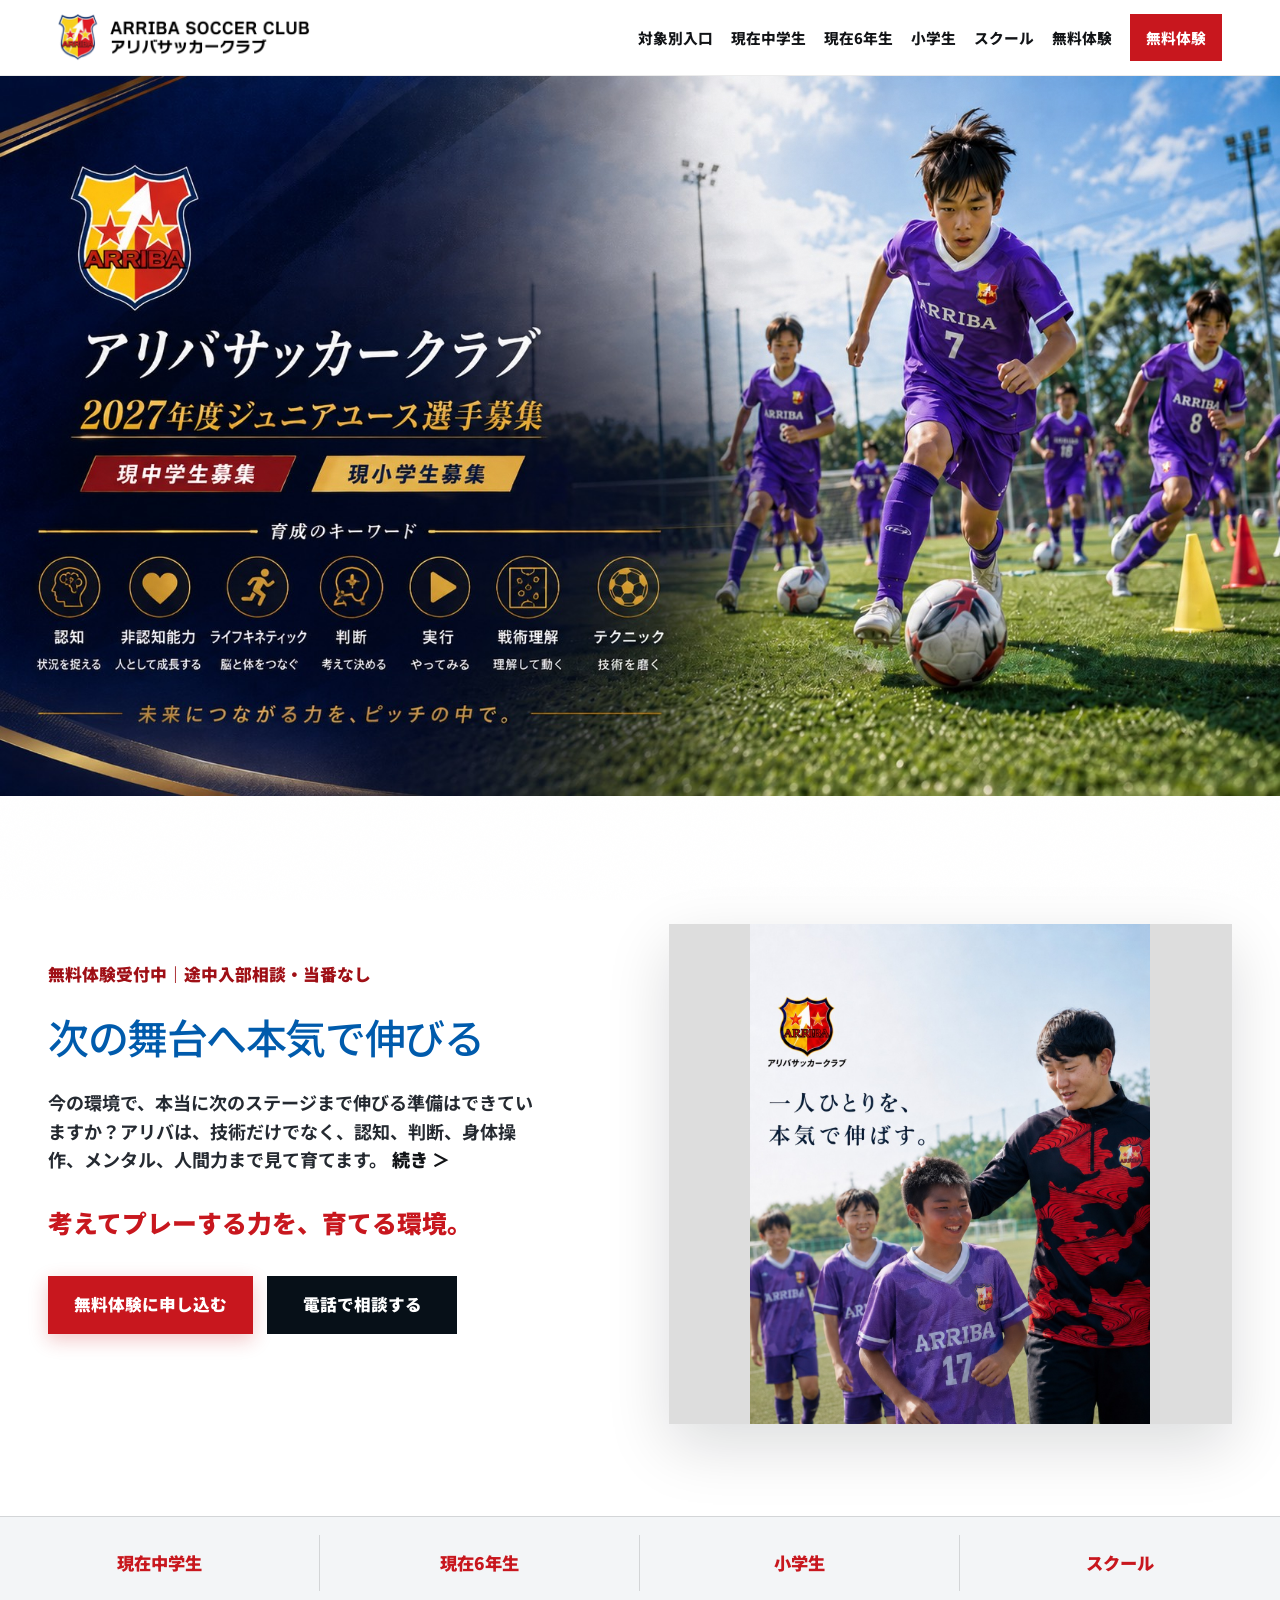
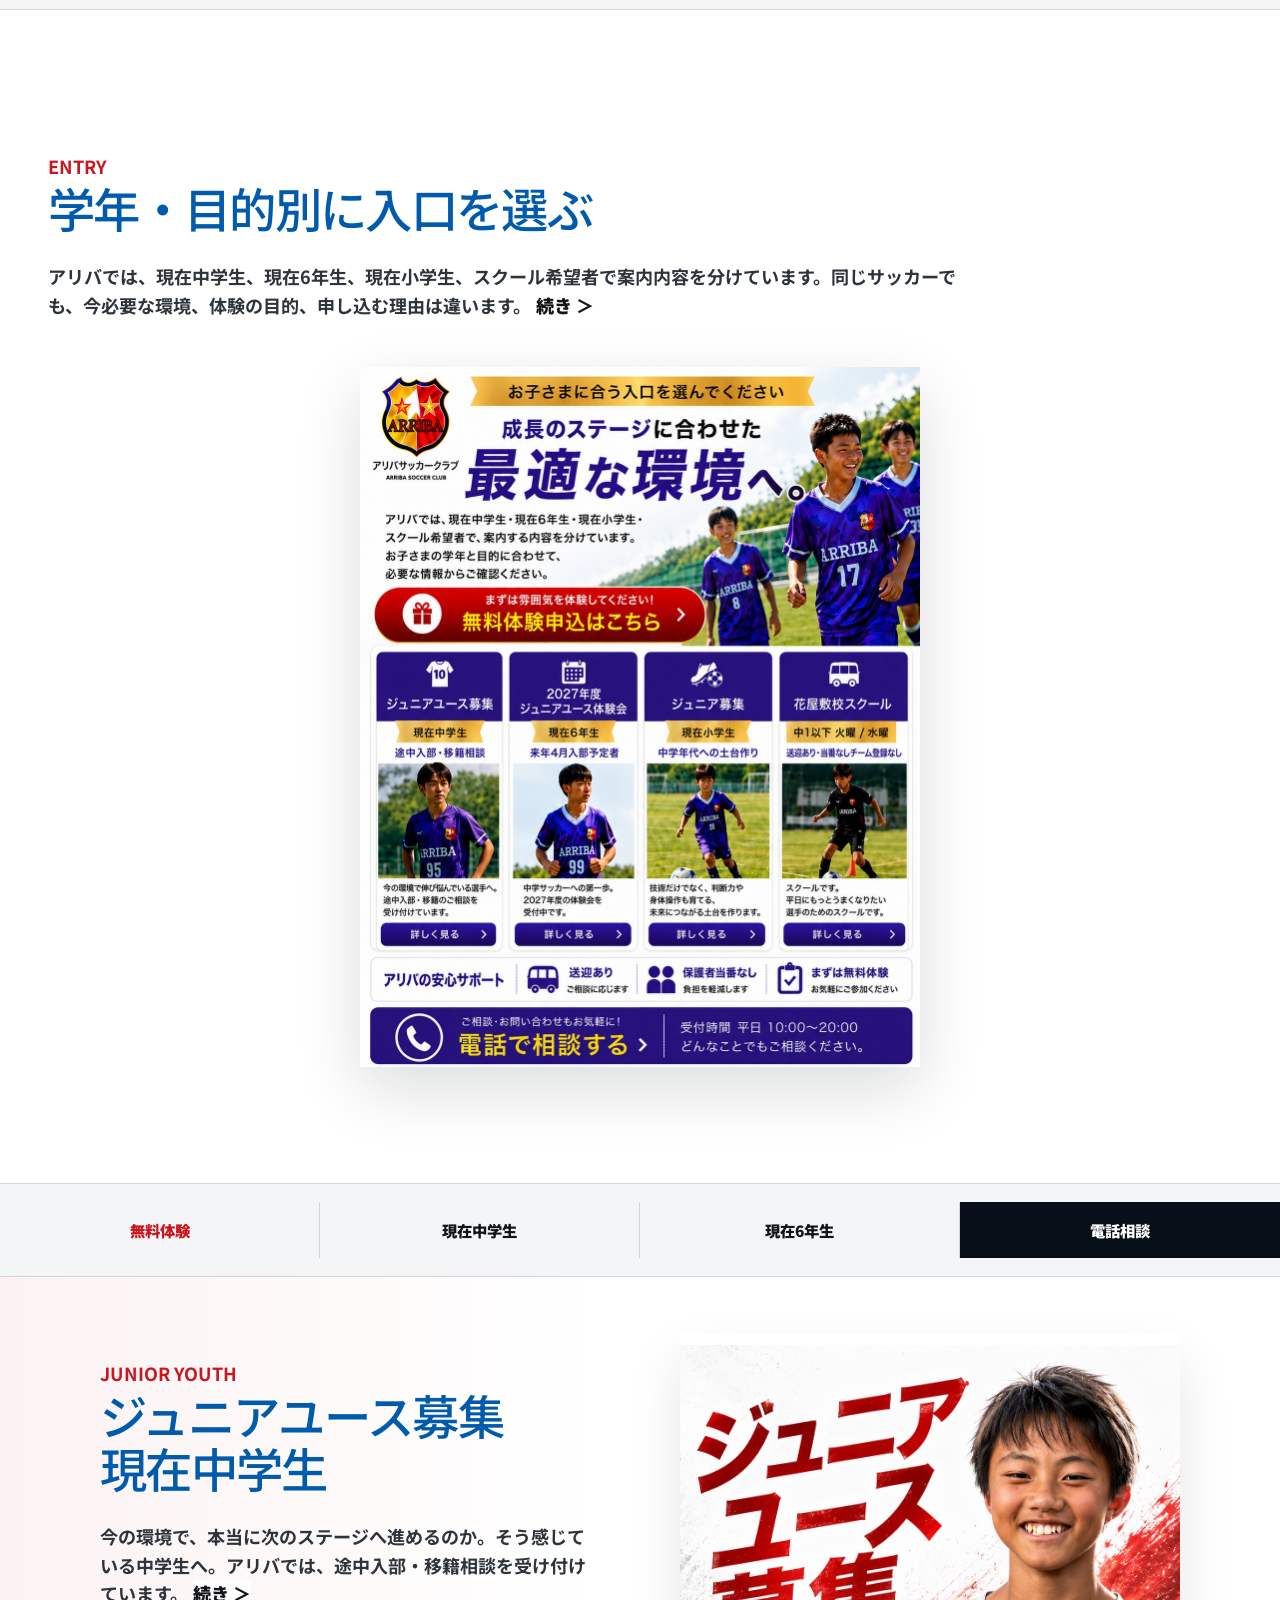
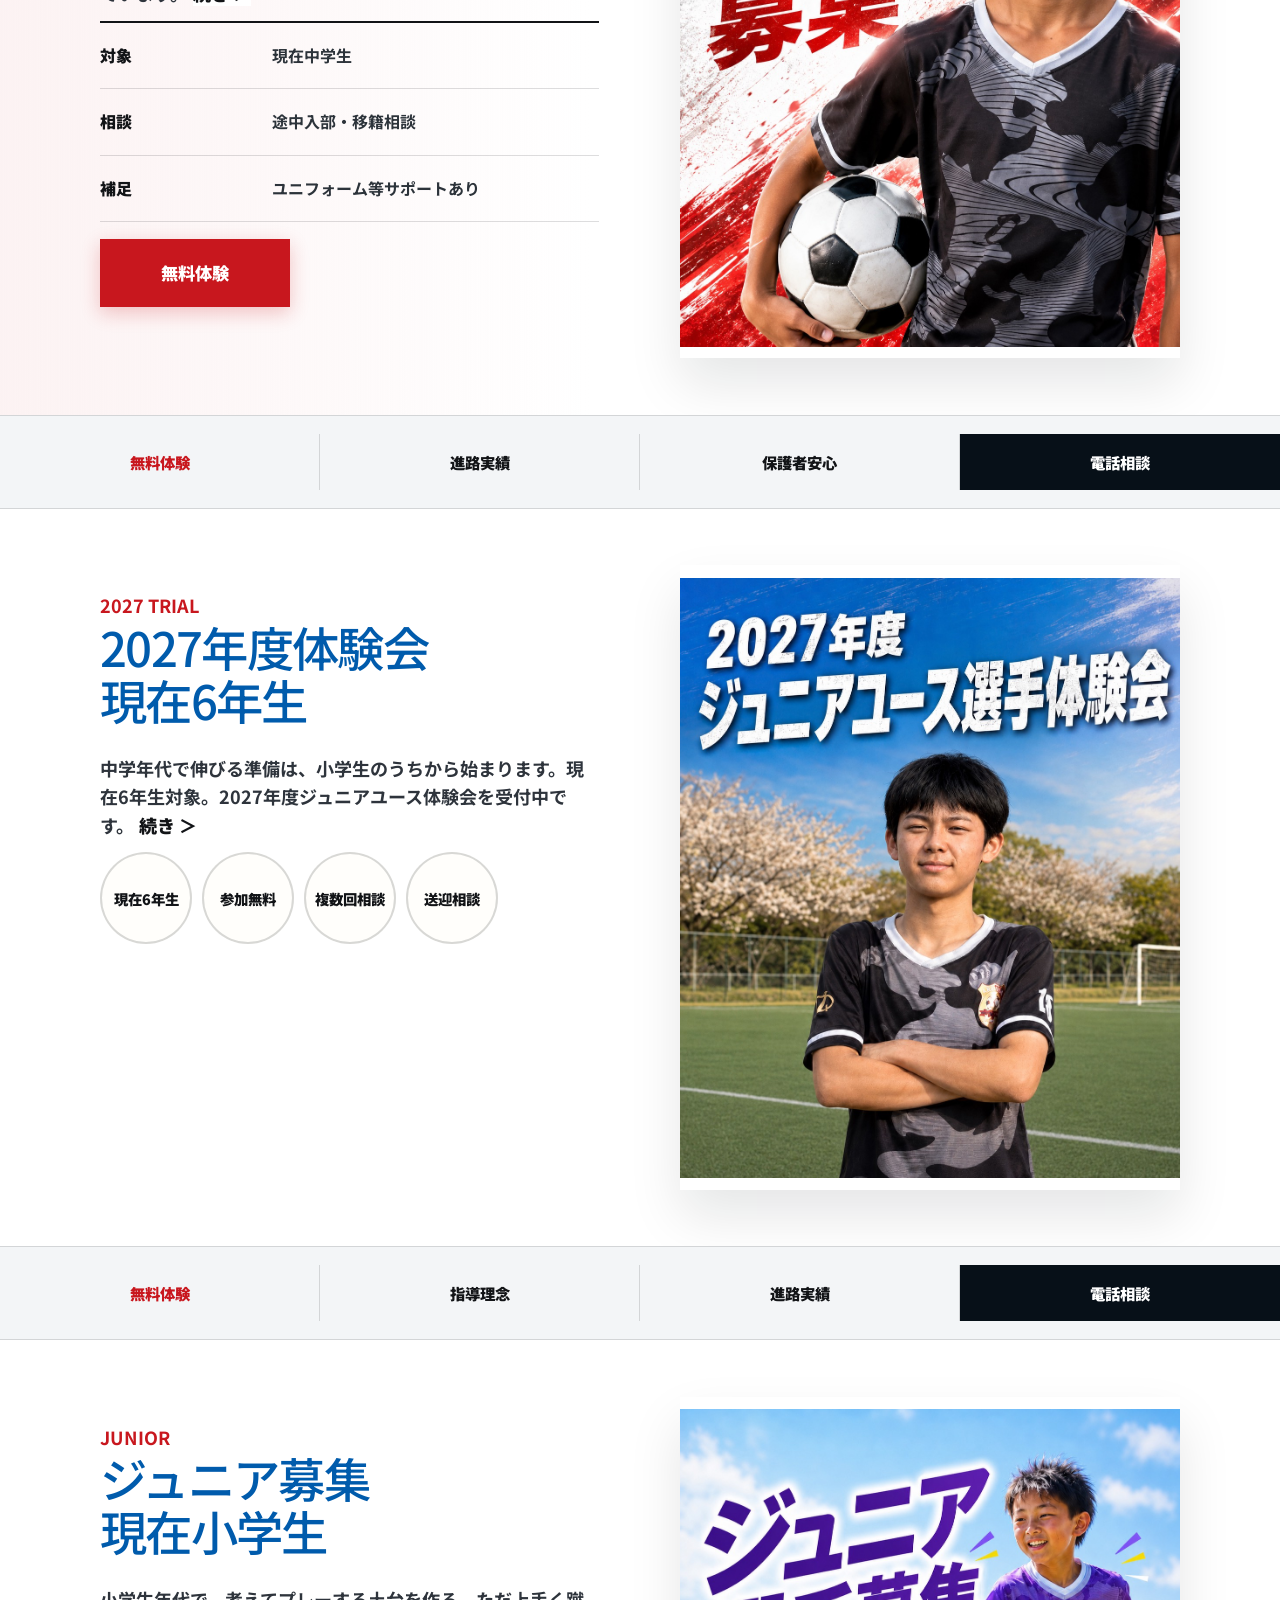
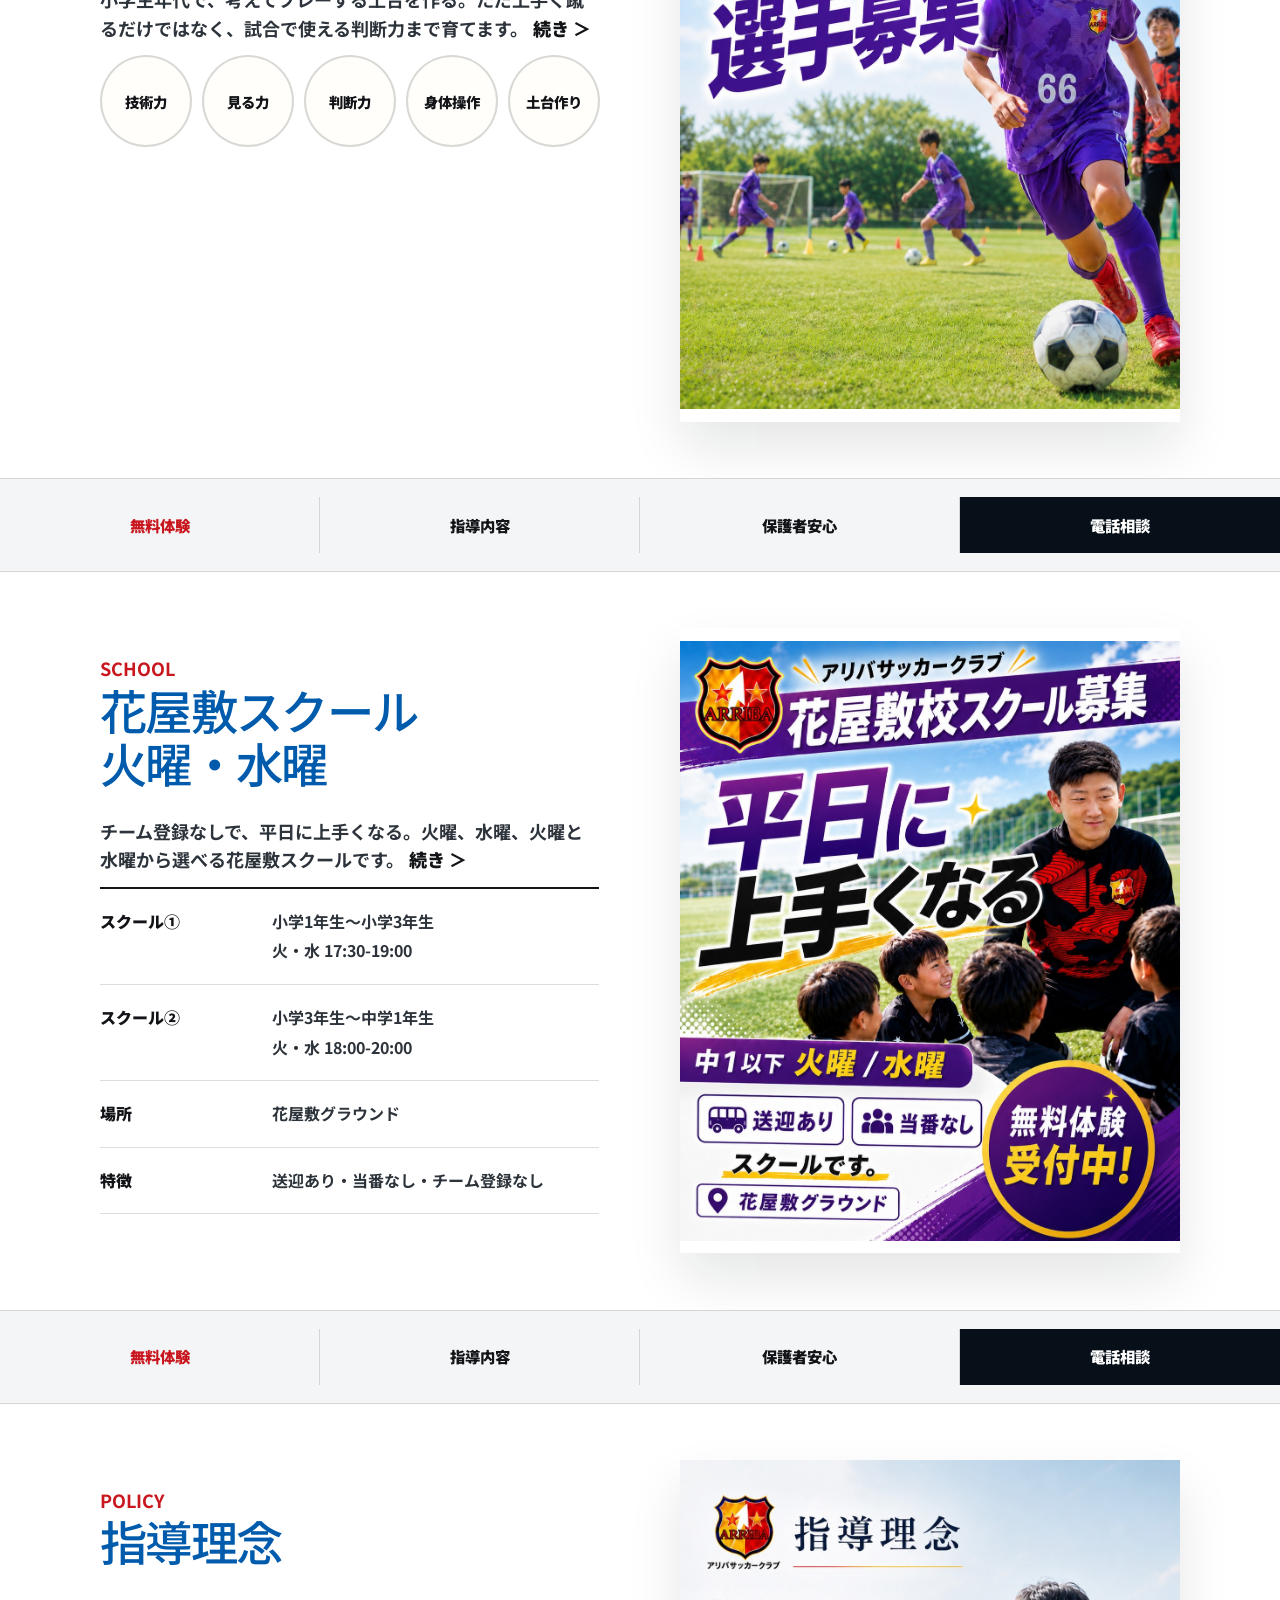
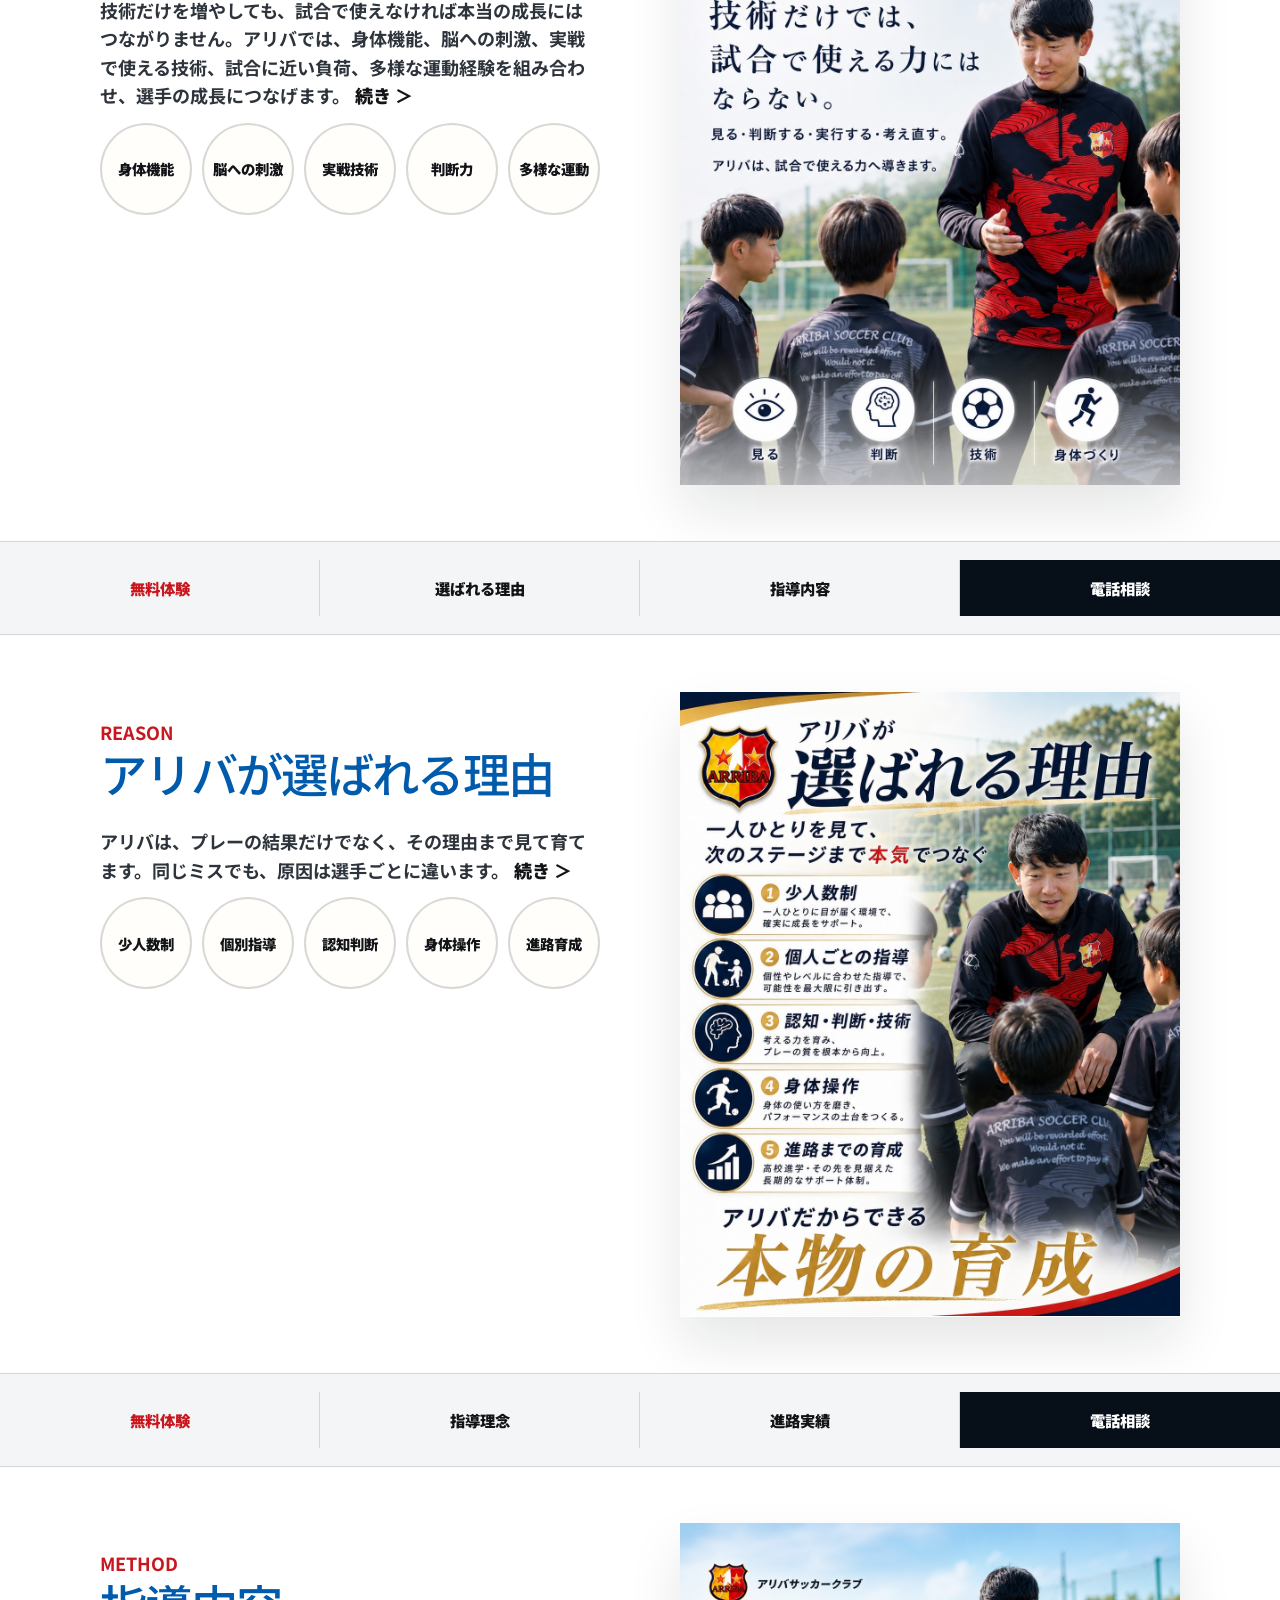
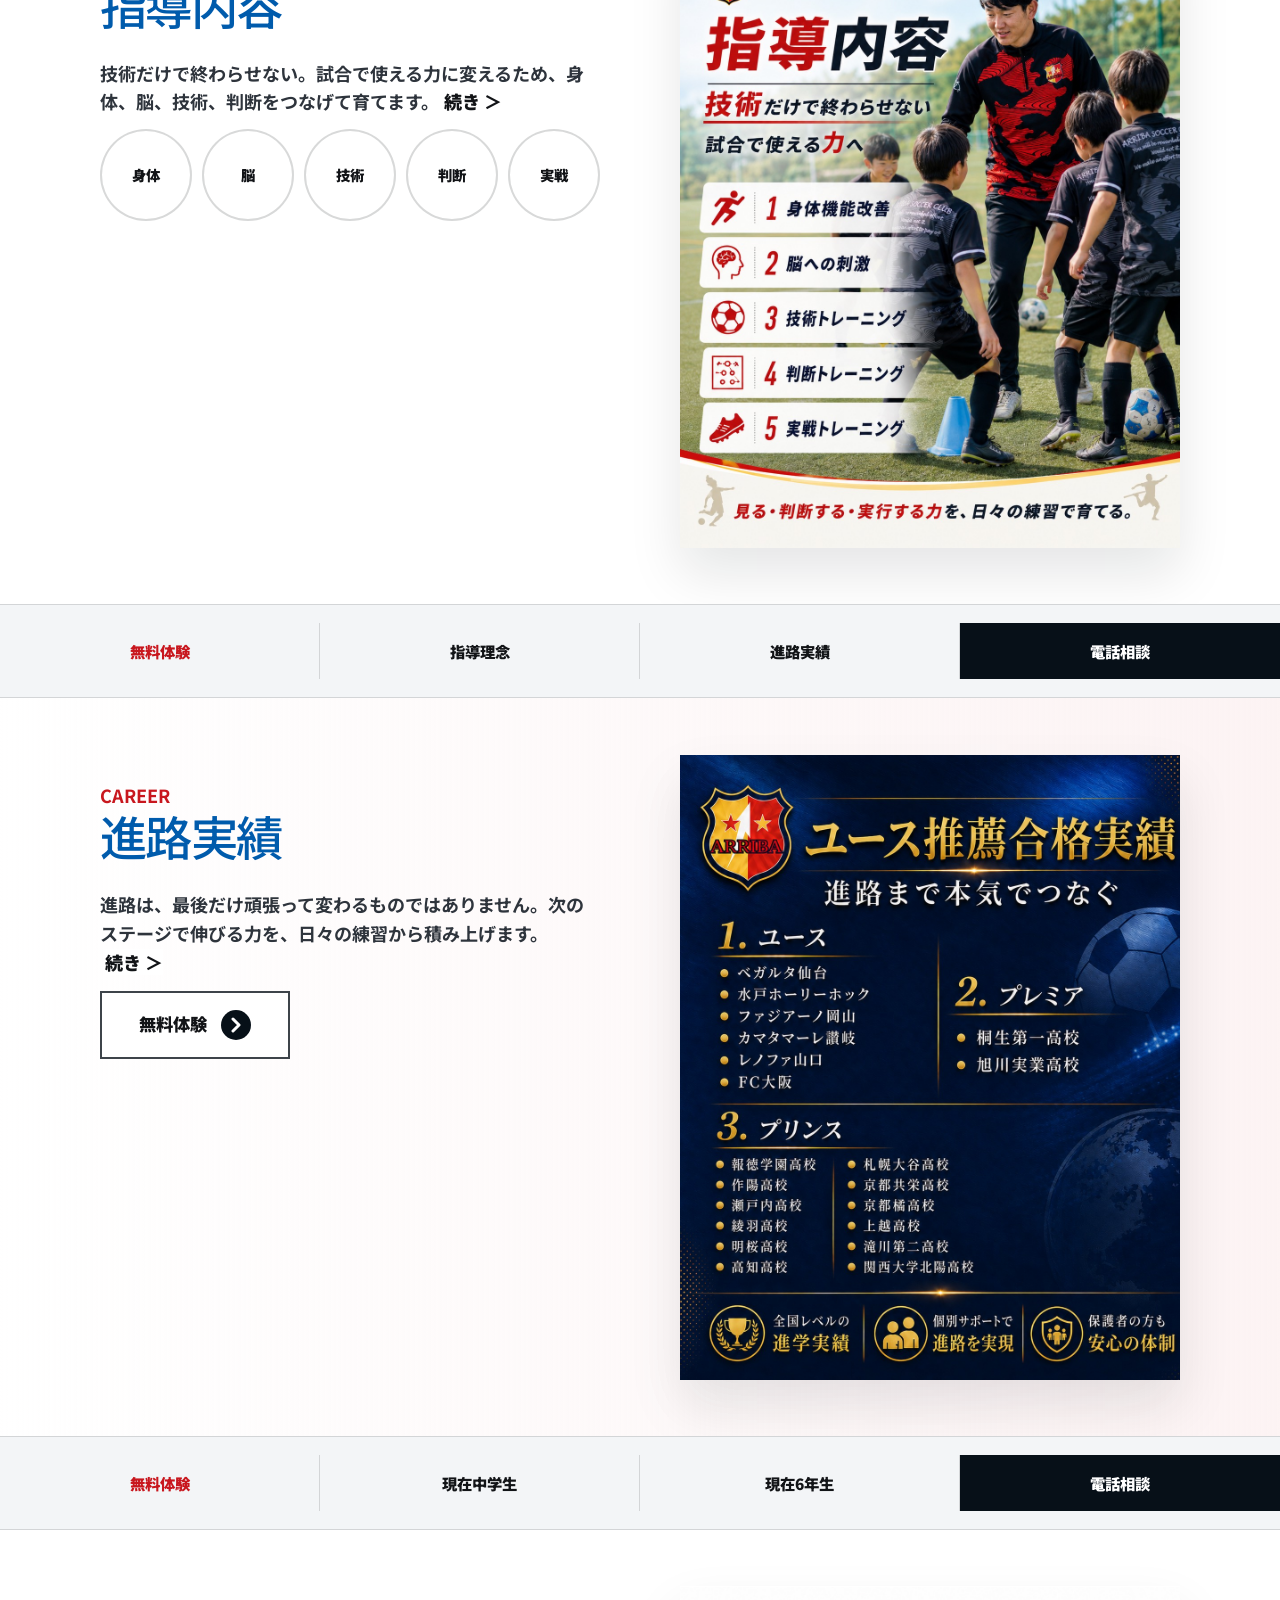
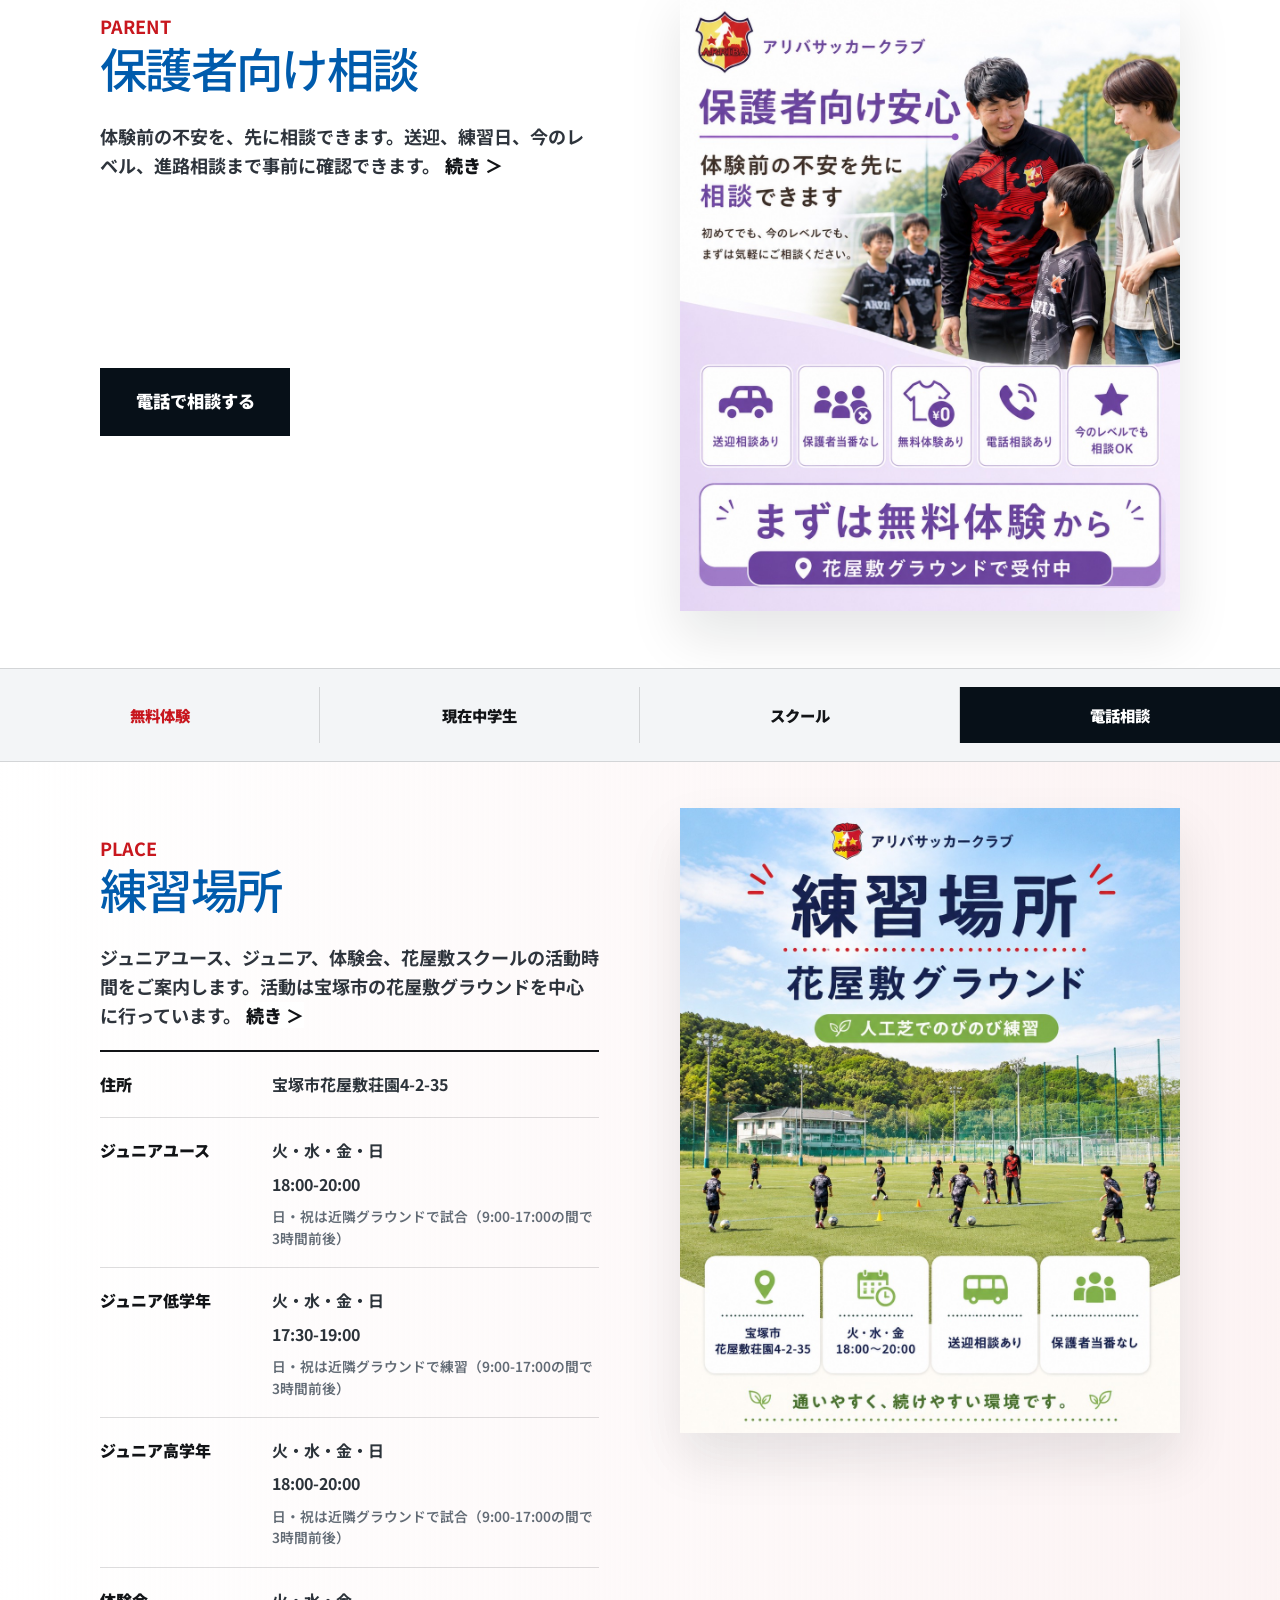
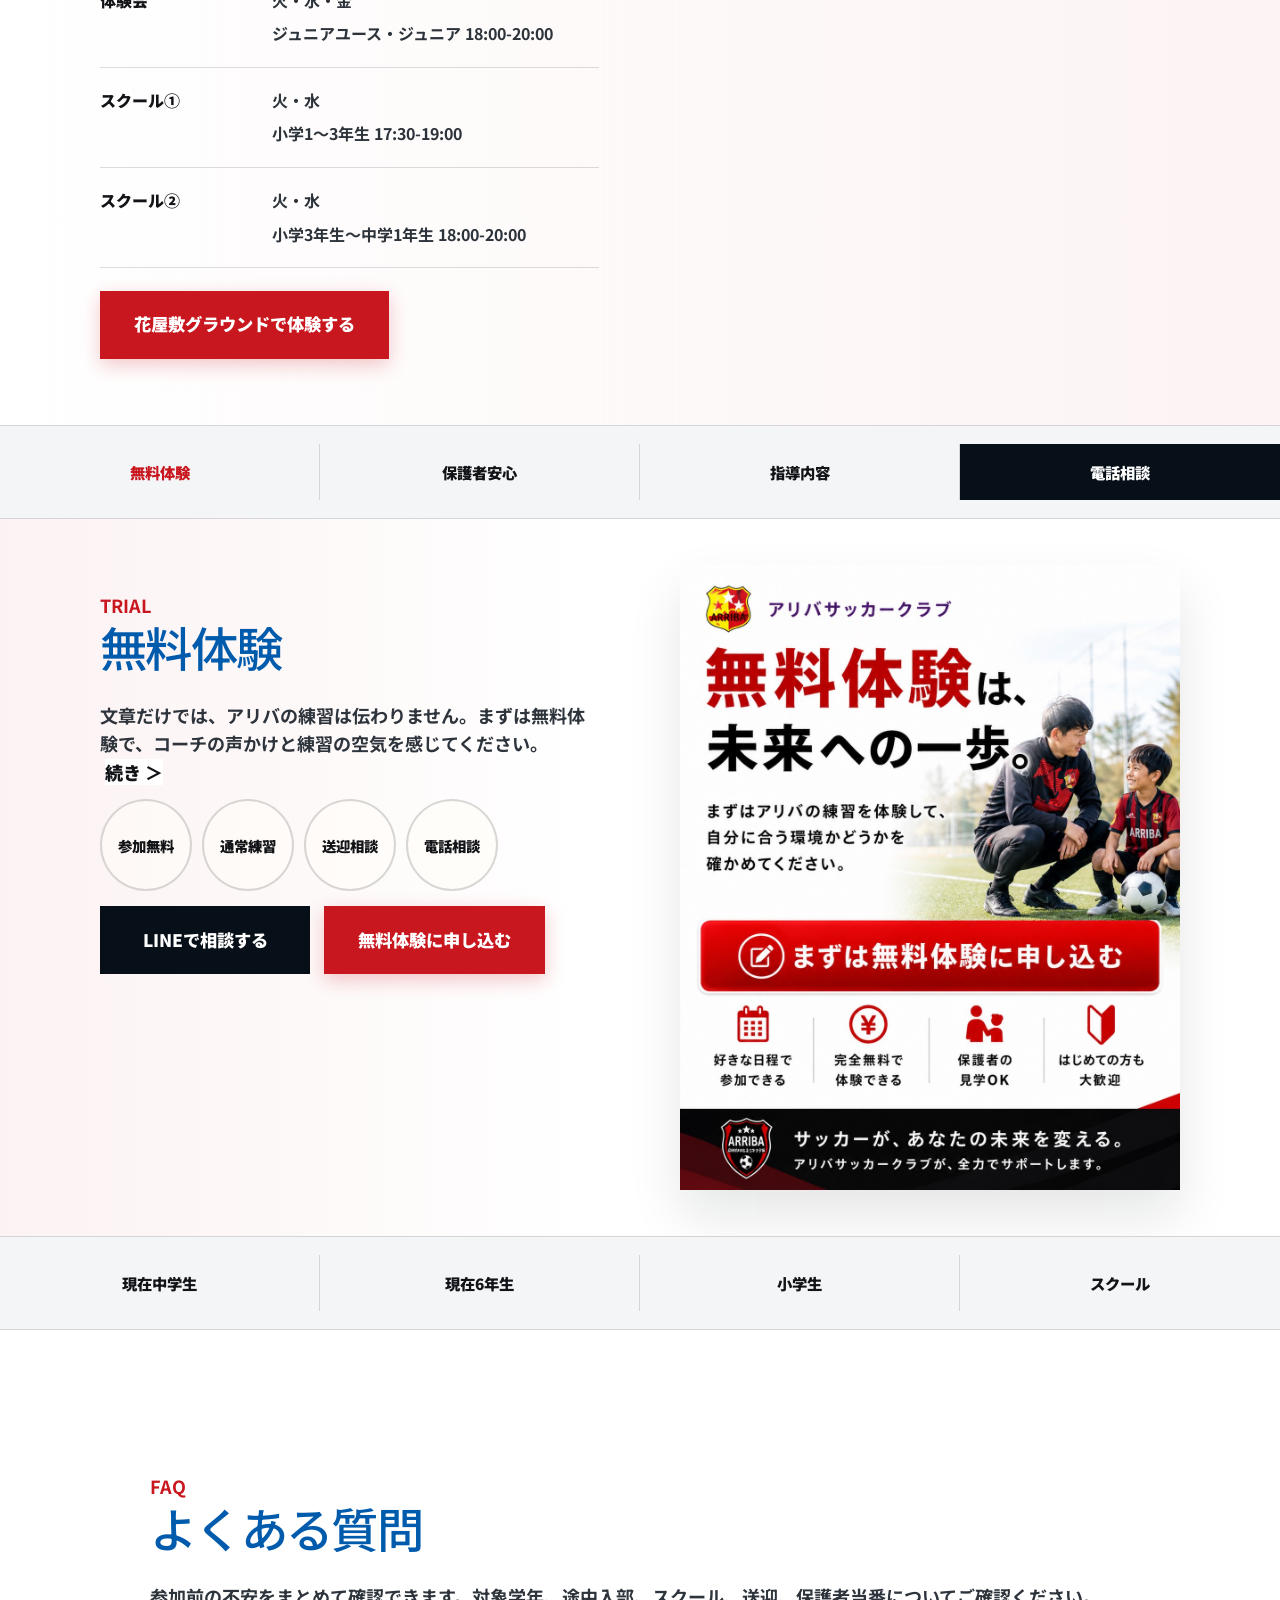
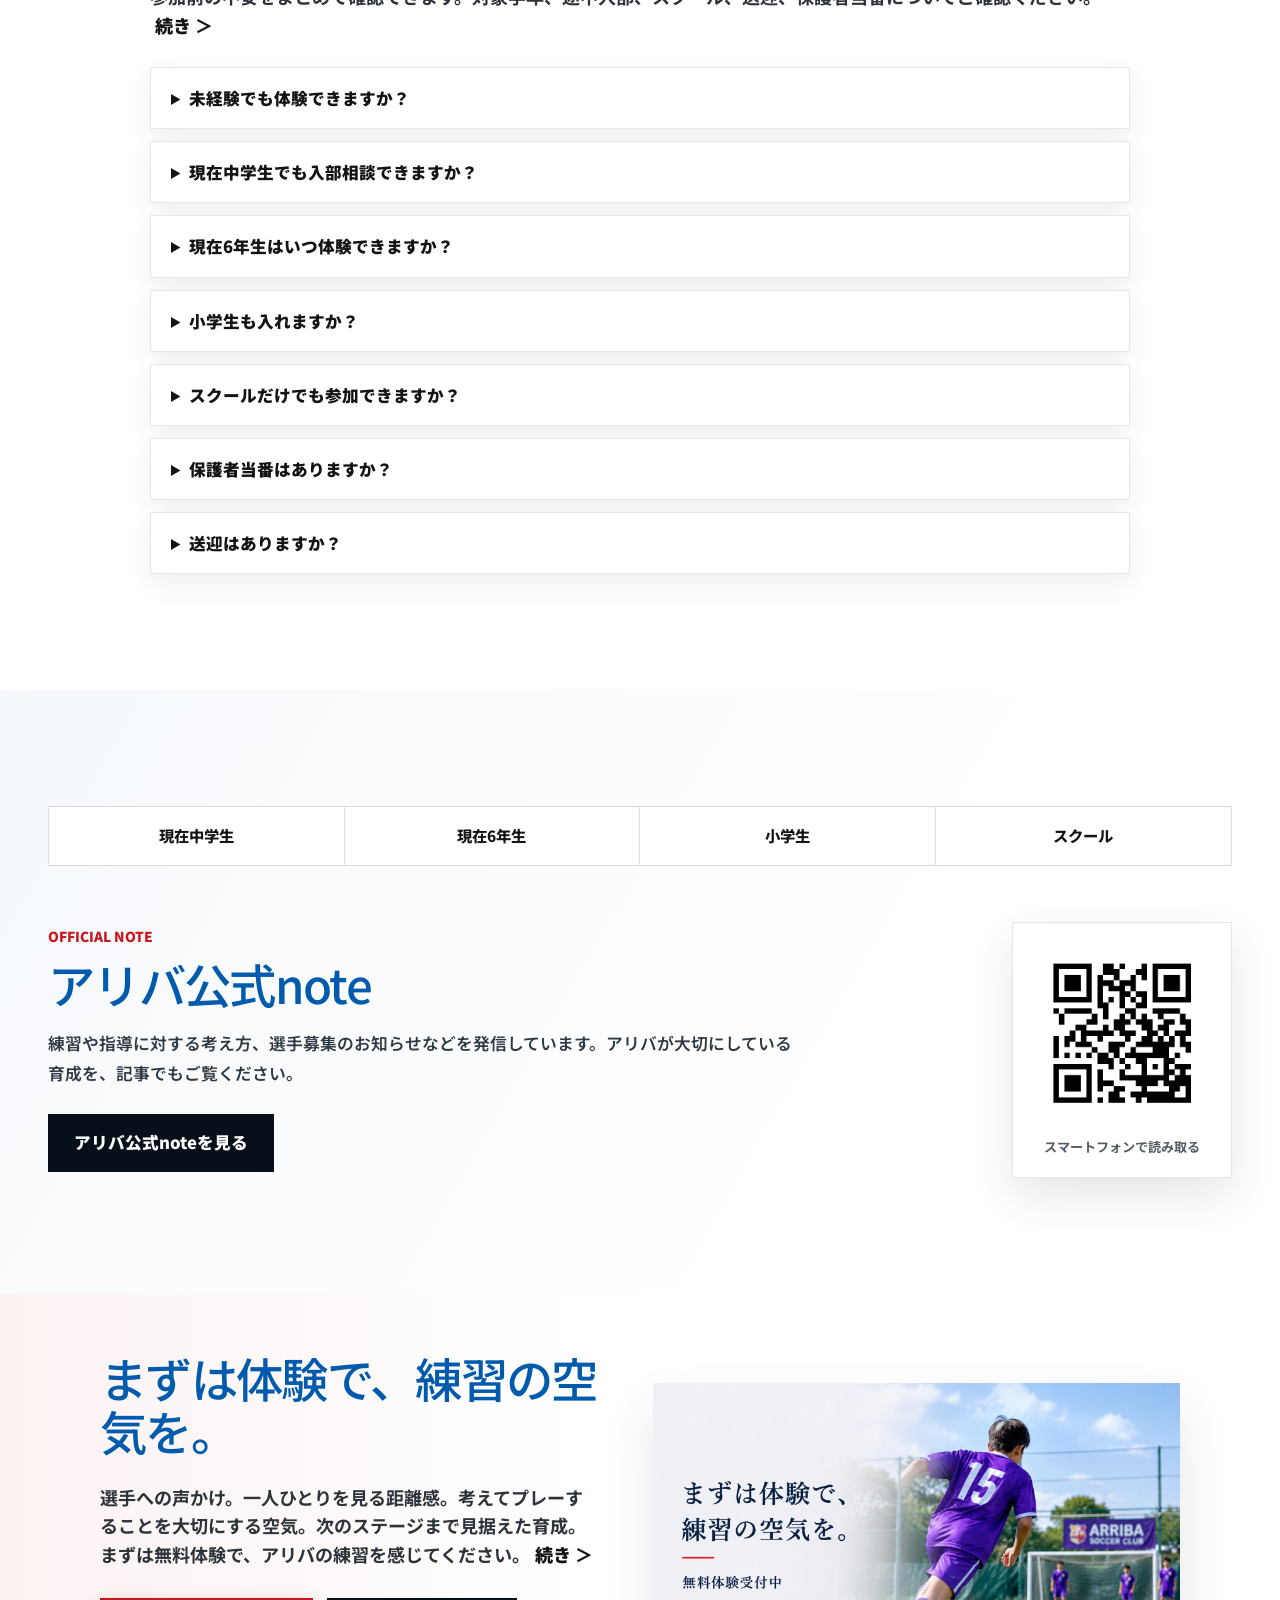
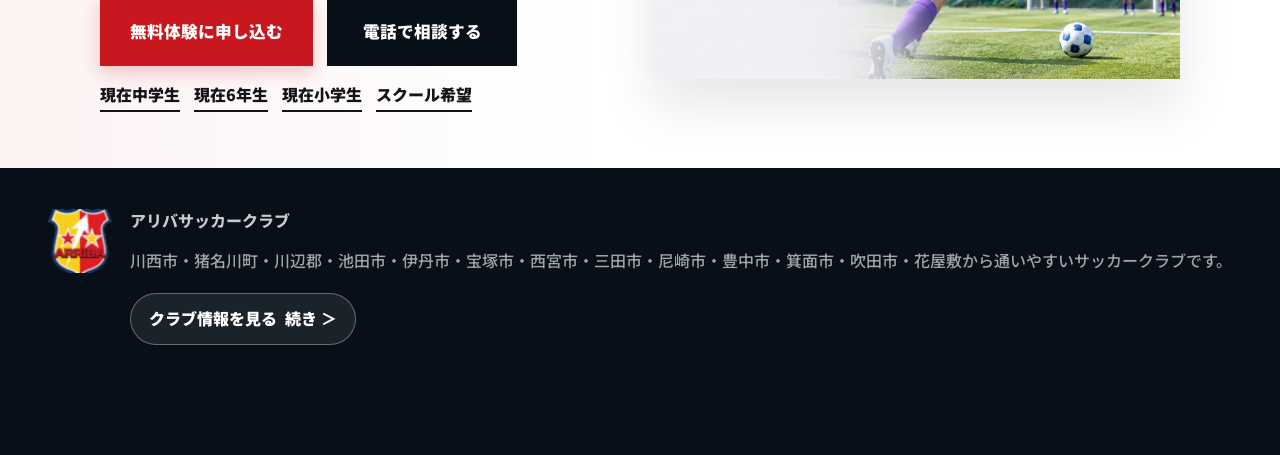
==== commit f64e137e: "Add full-width main visual" ====
--- a/index.html
+++ b/index.html
@@ -32,7 +32,7 @@
   <link rel="icon" type="image/png" sizes="32x32" href="./assets/img/favicon-32.png">
   <link rel="icon" type="image/png" sizes="192x192" href="./assets/img/favicon-192.png">
   <link rel="apple-touch-icon" sizes="180x180" href="./assets/img/apple-touch-icon.png">
-  <link rel="stylesheet" href="./style.css?v=20260616-final-cta-one-line">
+  <link rel="stylesheet" href="./style.css?v=20260621-main-visual">
 </head>
 <body>
   <header class="site-header" id="top">
@@ -62,6 +62,10 @@
   </header>
 
   <main>
+    <section class="main-visual" aria-label="アリバサッカークラブ メインビジュアル">
+      <img src="./assets/img/main.jpg" width="1672" height="941" alt="アリバサッカークラブ" fetchpriority="high">
+    </section>
+
     <section class="hero" id="hero">
       <div class="hero-bg" aria-hidden="true">
         <img class="is-active" src="./assets/img/arriba-2026/hero.jpg" alt="">
--- a/style.css
+++ b/style.css
@@ -7124,11 +7124,15 @@
     grid-row: 1 !important;
     width: 100% !important;
     height: auto !important;
-    aspect-ratio: 16 / 9 !important;
+    aspect-ratio: 4 / 5 !important;
     align-self: center !important;
     object-fit: cover !important;
     object-position: center !important;
     box-shadow: 0 20px 38px rgba(7, 16, 24, 0.1) !important;
+  }
+
+  #final .final-actions {
+    margin-top: 46px !important;
   }
 
   .final-inner {
@@ -7226,8 +7230,17 @@
 
   #final .final-bg {
     grid-column: 2 !important;
-    grid-row: 2 !important;
+    grid-row: 1 / span 2 !important;
     align-self: start !important;
+    aspect-ratio: 4 / 5 !important;
+    height: auto !important;
+    margin-top: -12px !important;
+    object-fit: cover !important;
+    object-position: center !important;
+  }
+
+  #final .final-actions {
+    margin-top: 46px !important;
   }
 
   #official-note.note-section {
@@ -7270,3 +7283,35 @@
   }
 
 }
+
+/* Main visual: isolated from the existing hero and section layouts. */
+.main-visual {
+  width: 100%;
+  margin: 0;
+  padding: 76px 0 0;
+  overflow: hidden;
+  line-height: 0;
+  background: #fff;
+}
+
+.main-visual > img {
+  display: block;
+  width: 100%;
+  max-width: none;
+  height: auto;
+  margin: 0;
+}
+
+.main-visual + .hero {
+  padding-top: 72px;
+}
+
+@media (max-width: 900px) {
+  .main-visual {
+    padding-top: 58px;
+  }
+
+  .main-visual + .hero {
+    padding-top: 44px;
+  }
+}
